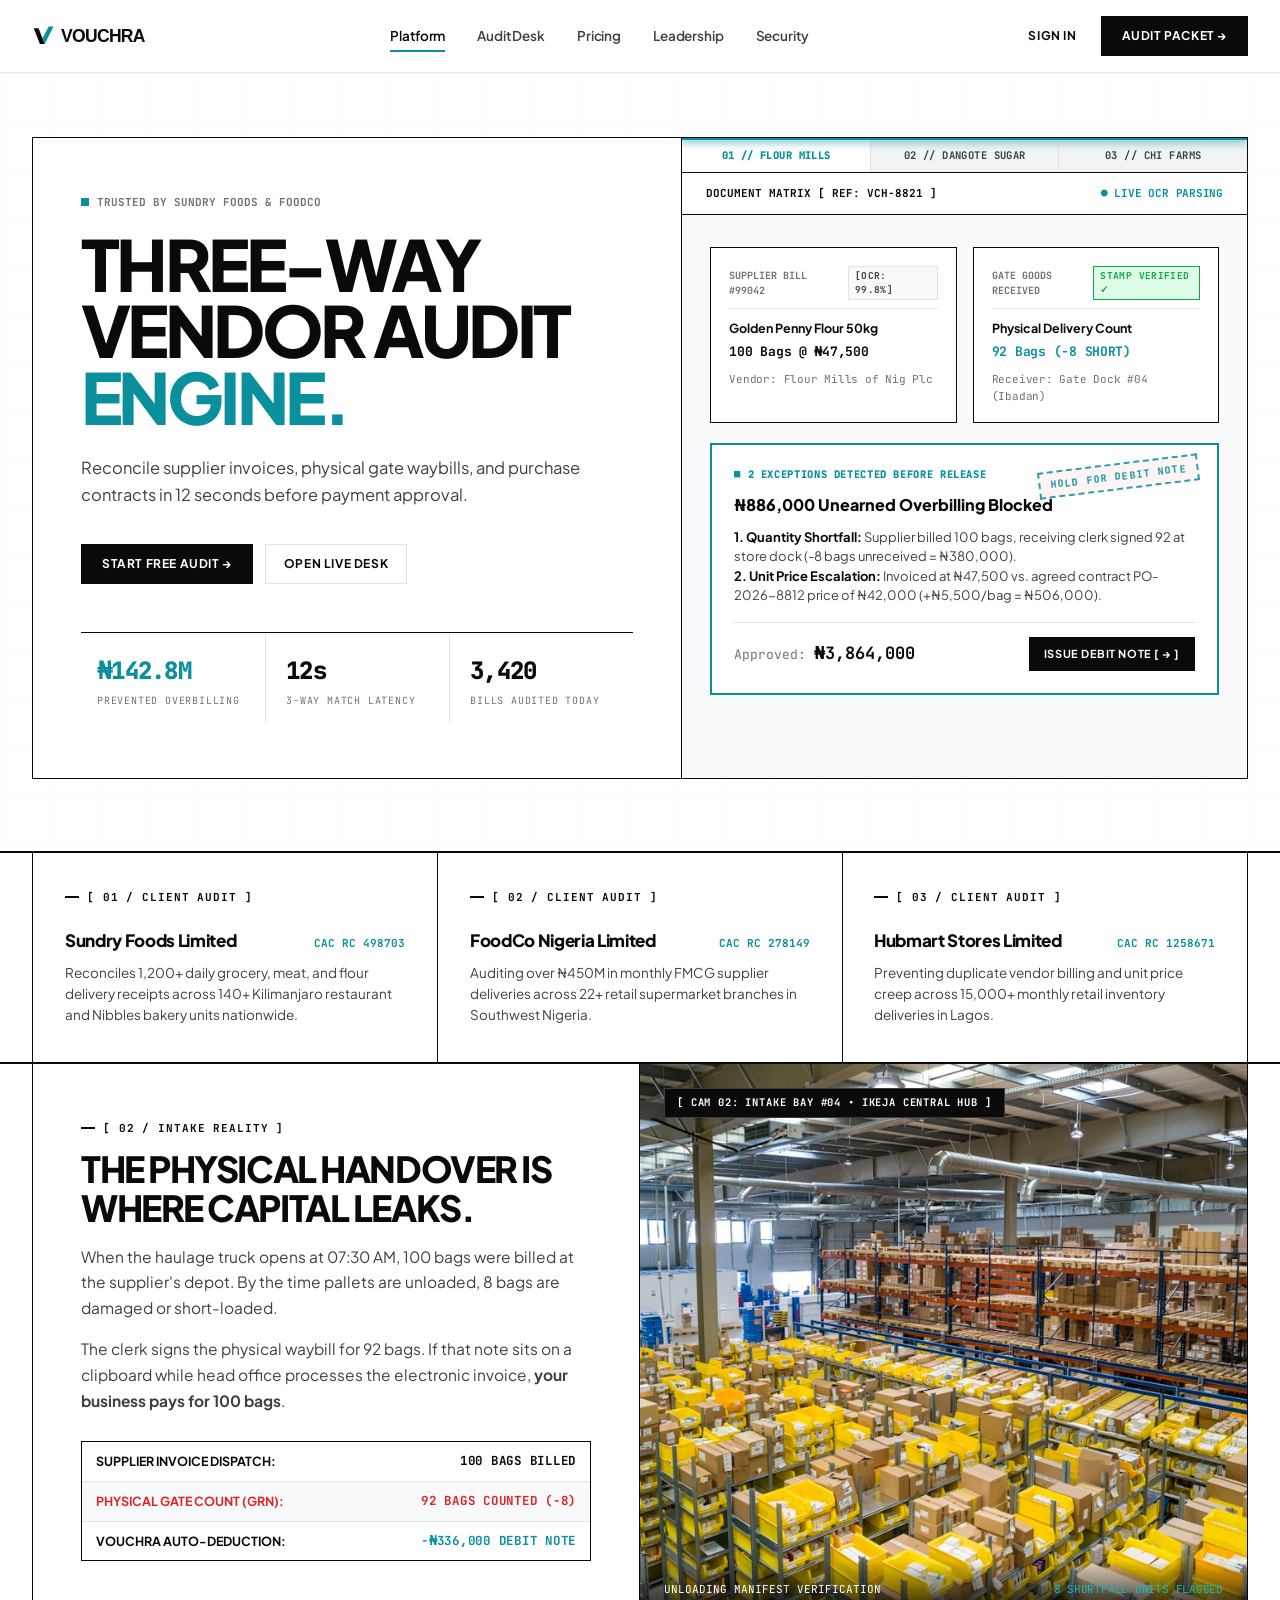
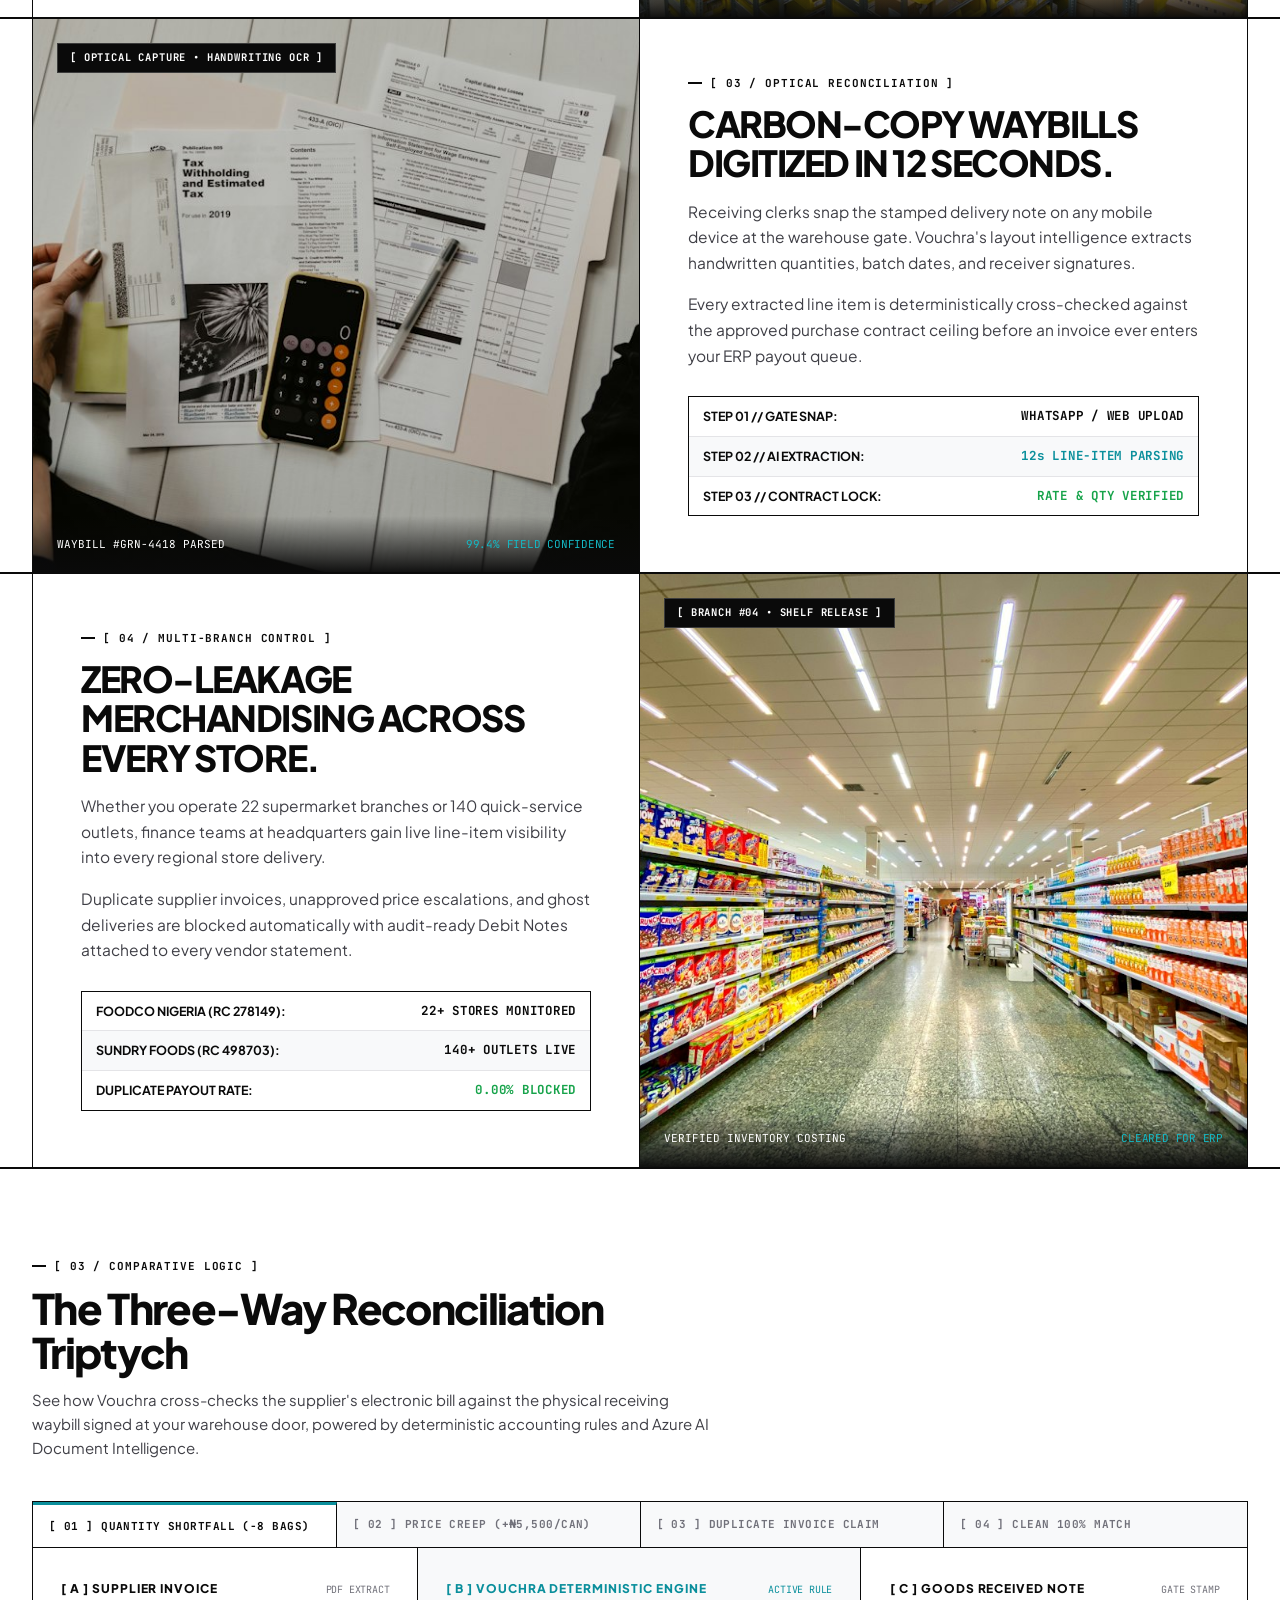
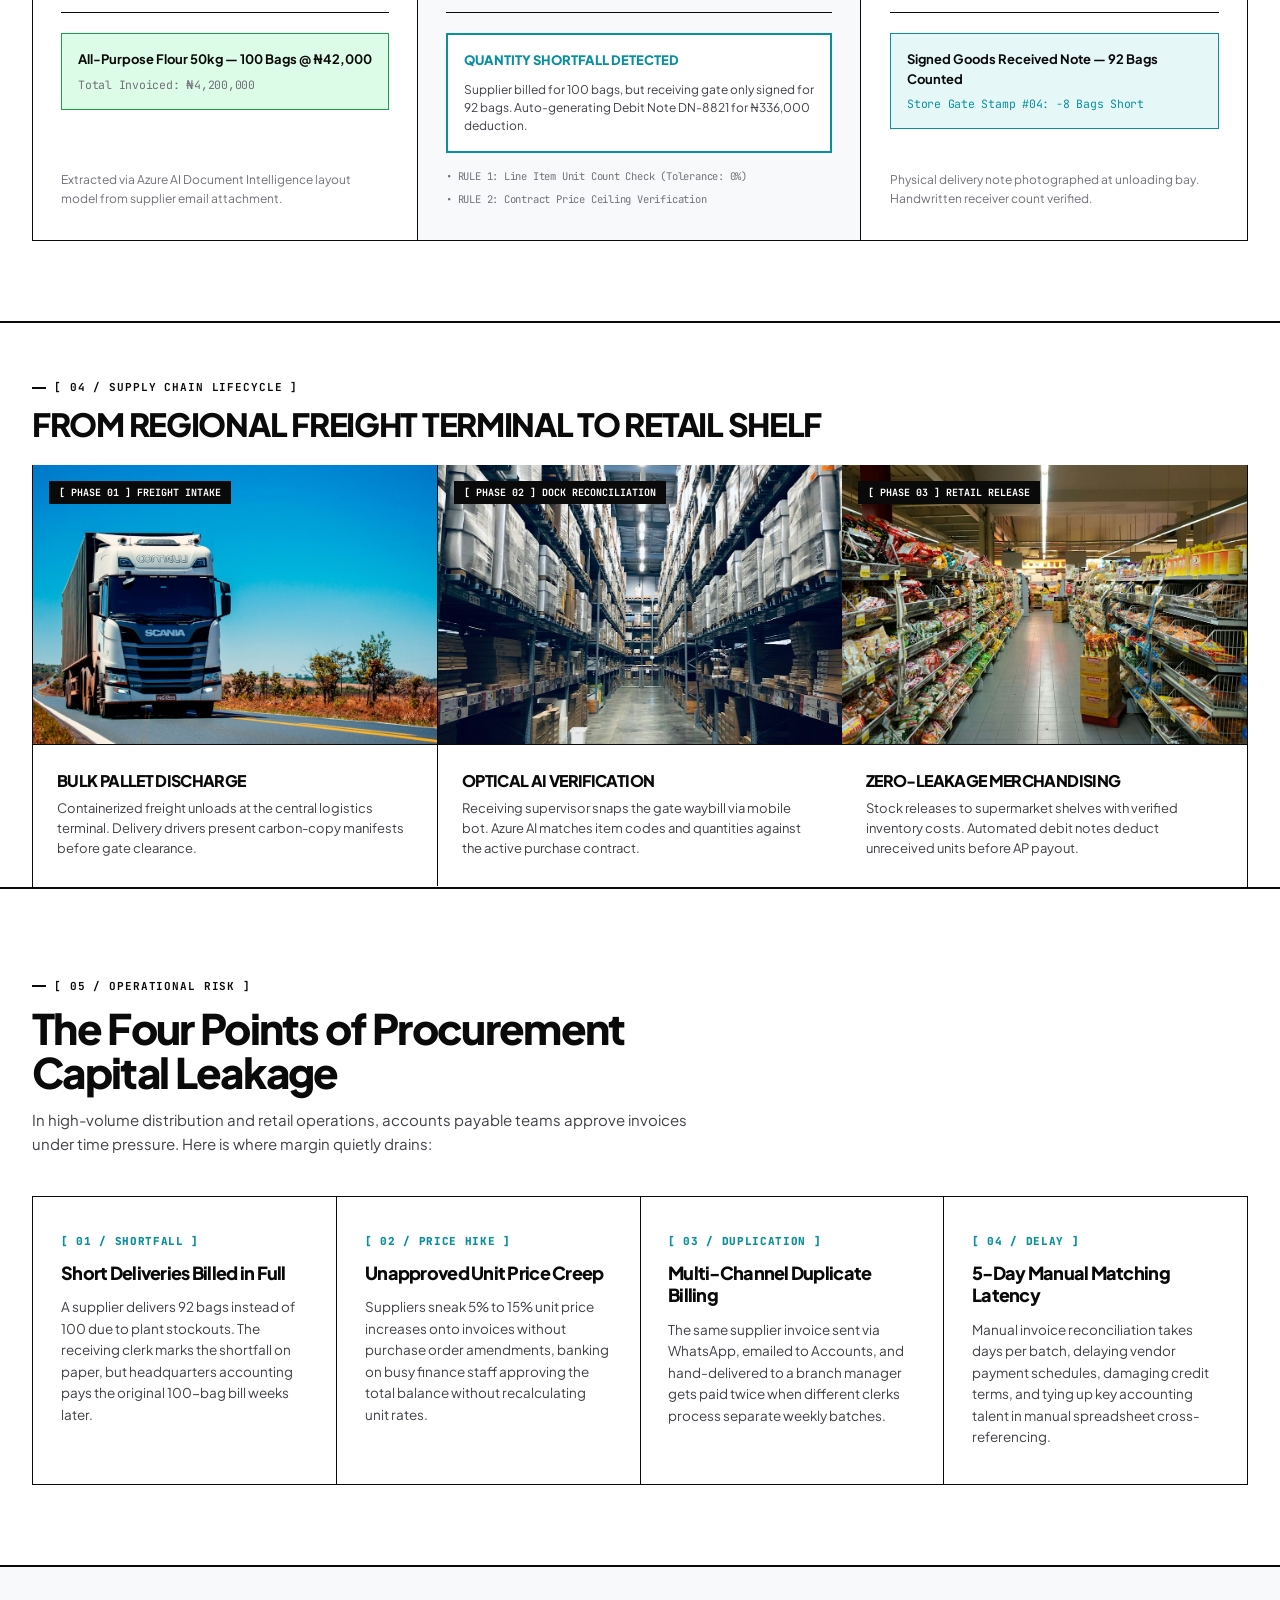
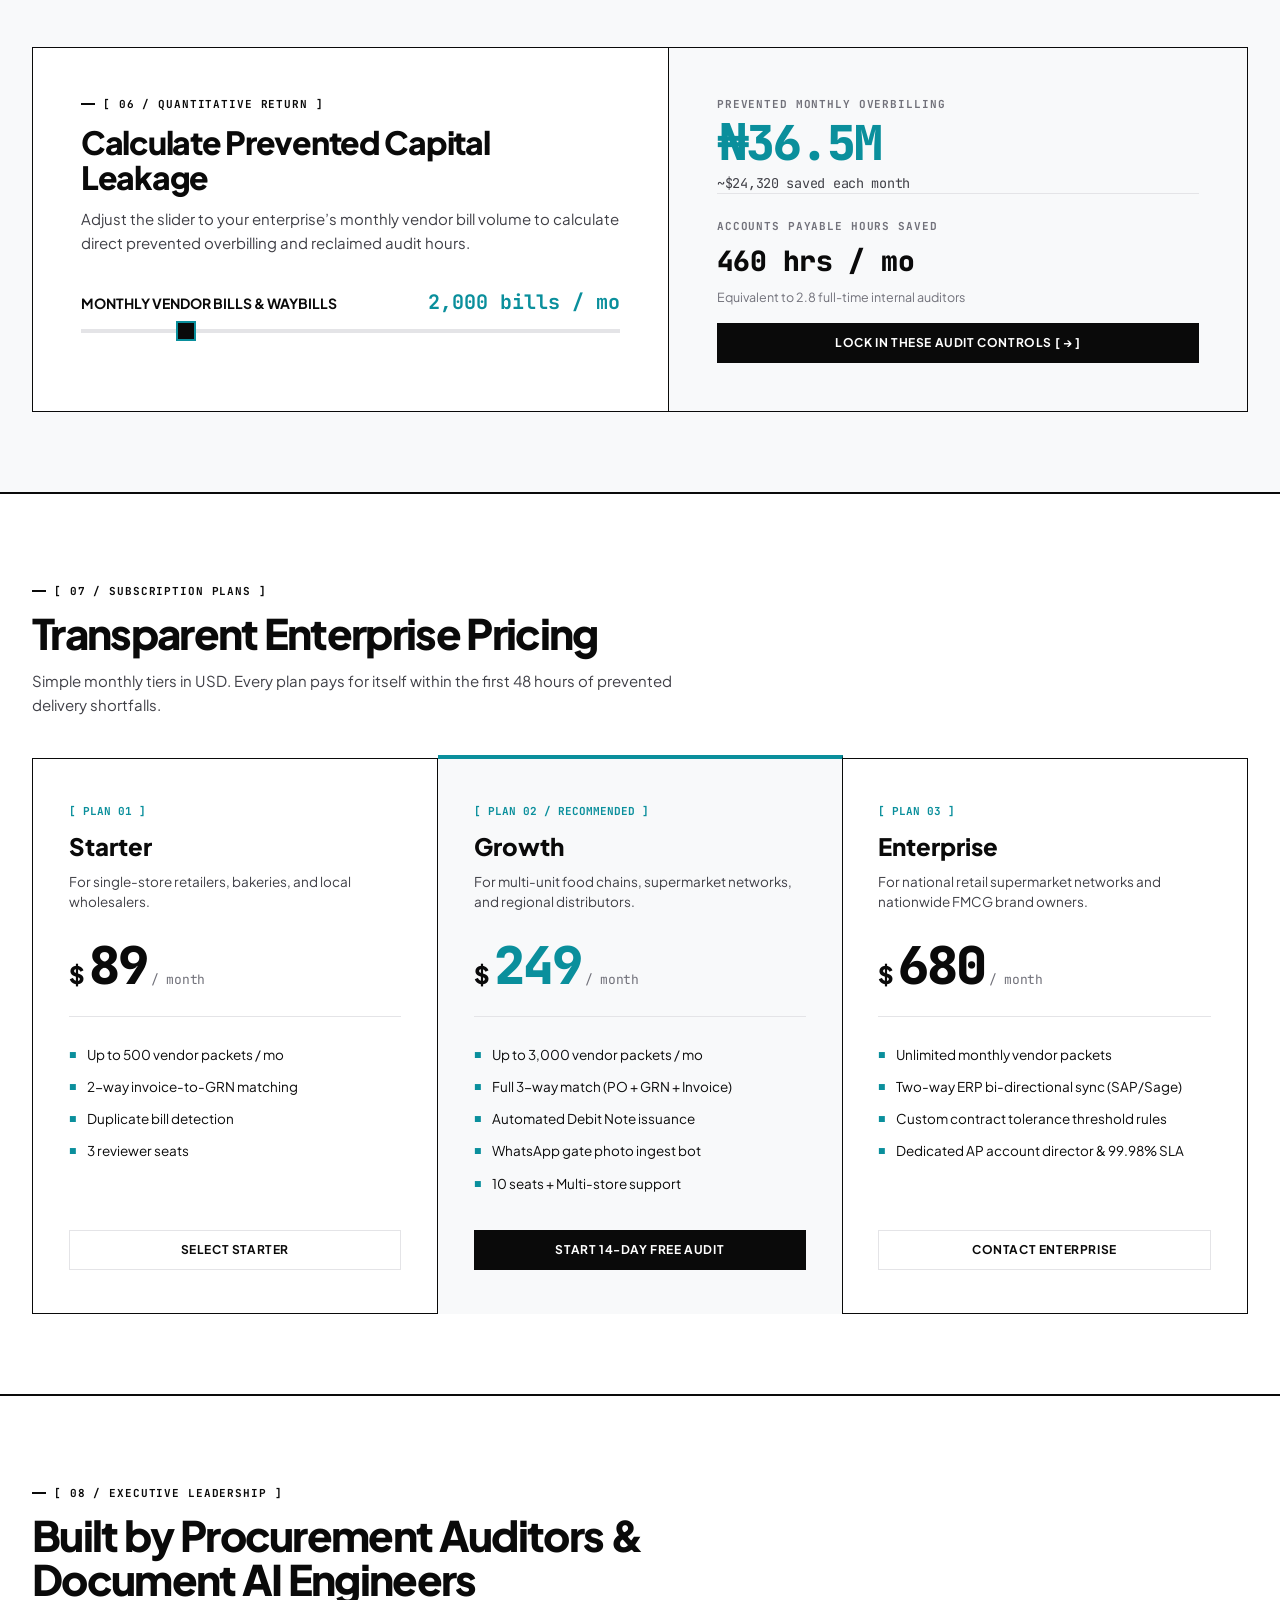
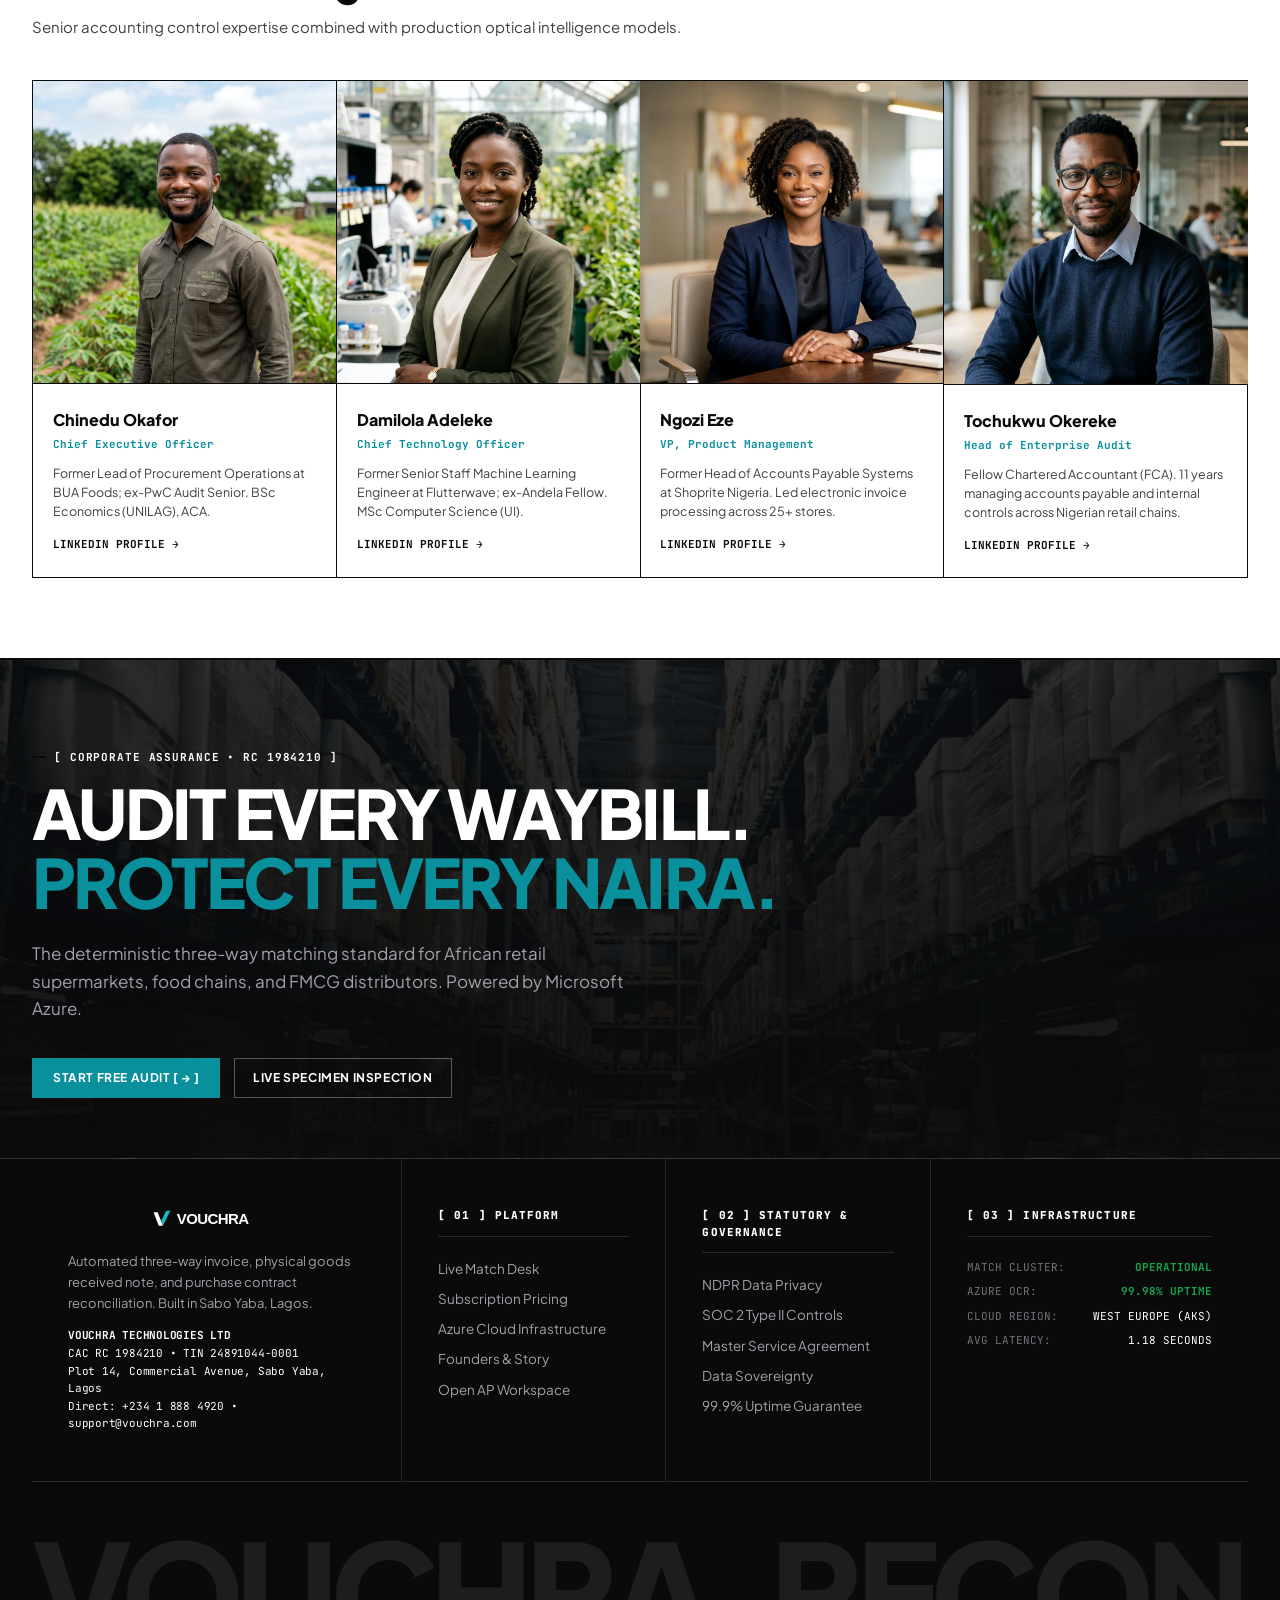
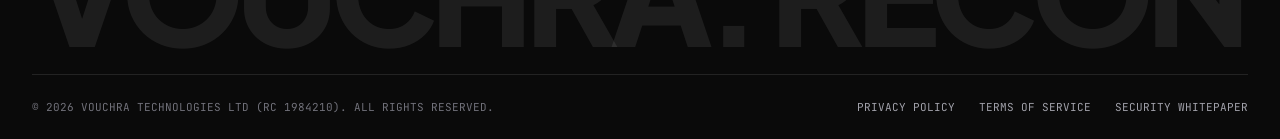
==== index.html @ 505a7d82 "Initial commit: Vouchra 3-way vendor audit engine MVP" ====
<!DOCTYPE html>
<html lang="en">
<head>
  <meta charset="UTF-8">
  <meta name="viewport" content="width=device-width, initial-scale=1.0">
  <title>Vouchra — Three-Way Vendor Bill & Delivery Waybill Reconciliation Engine</title>
  <meta name="description" content="A mathematical 3-way invoice, goods received note (GRN), and purchase contract reconciliation platform for African retail, food chains, and FMCG distributors.">
  <link rel="icon" type="image/svg+xml" href="assets/img/logo-mark.svg?v=2">
  <link rel="stylesheet" href="assets/vouchra.css">
</head>
<body>
  <!-- Scroll Progress Hairline -->
  <div class="scroll-progress-line"></div>

  <!-- ==========================================================================
       TOP ARCHITECTURAL SWISS HEADER (CLEAN, AIRY, NON-CRAMPED)
       ========================================================================== -->
  <header class="site-header">
    <div class="header-inner container">
      <div class="brand-cell">
        <a href="index.html">
          <img src="assets/img/logo.svg?v=2" alt="Vouchra" class="brand-logo">
        </a>
      </div>

      <nav class="nav-matrix">
        <a href="index.html" class="nav-item active">Platform</a>
        <a href="dashboard.html?packet=VCH-8821" class="nav-item">Audit Desk</a>
        <a href="pricing.html" class="nav-item">Pricing</a>
        <a href="about.html" class="nav-item">Leadership</a>
        <a href="security.html" class="nav-item">Security</a>
      </nav>

      <div class="header-actions">
        <a href="login.html" class="btn-swiss-secondary" style="border:none; padding: 6px 12px;">Sign In</a>
        <a href="signup.html" class="btn-swiss-primary">
          <span>Audit Packet &rarr;</span>
        </a>
      </div>

      <button class="mobile-hamburger" aria-label="Open Navigation">
        <svg width="24" height="24" viewBox="0 0 24 24" fill="none" stroke="currentColor" stroke-width="2.5"><line x1="3" y1="6" x2="21" y2="6"></line><line x1="3" y1="12" x2="21" y2="12"></line><line x1="3" y1="18" x2="21" y2="18"></line></svg>
      </button>
    </div>
  </header>

  <!-- Mobile Drawer -->
  <div class="drawer-backdrop"></div>
  <aside class="mobile-drawer">
    <div>
      <div class="drawer-top">
        <img src="assets/img/logo.svg?v=2" alt="Vouchra" style="height: 24px;">
        <button class="drawer-close" aria-label="Close Menu" style="background:none; border:none; font-size:26px; cursor:pointer;">&times;</button>
      </div>
      <nav class="drawer-nav">
        <a href="index.html"><span>[ 01 ] PLATFORM OVERVIEW</span> &rarr;</a>
        <a href="dashboard.html?packet=VCH-8821"><span>[ 02 ] LIVE AUDIT DESK</span> &rarr;</a>
        <a href="pricing.html"><span>[ 03 ] SUBSCRIPTION PRICING</span> &rarr;</a>
        <a href="about.html"><span>[ 04 ] FOUNDERS & STORY</span> &rarr;</a>
        <a href="security.html"><span>[ 05 ] SECURITY & AZURE</span> &rarr;</a>
        <a href="legal.html"><span>[ 06 ] GOVERNANCE & NDPR</span> &rarr;</a>
      </nav>
    </div>
    <div style="display: flex; flex-direction: column; gap: 10px;">
      <a href="login.html" class="btn-swiss-secondary" style="width: 100%; text-align: center;">Sign In to Account</a>
      <a href="signup.html" class="btn-swiss-primary" style="width: 100%; text-align: center;">Open AP Workspace [ &rarr; ]</a>
    </div>
  </aside>

  <!-- ==========================================================================
       HERO SECTION: REFINED MÜLLER-BROCKMANN BROADSHEET MATRIX
       ========================================================================== -->
  <section class="hero-section">
    <div class="container">
      <div class="hero-grid">
        <!-- Hero Left Column -->
        <div class="hero-col-left">
          <div class="hero-trust-tag">
            <span style="display:inline-block; width:8px; height:8px; background:var(--swiss-red);"></span>
            <span>TRUSTED BY SUNDRY FOODS &amp; FOODCO</span>
          </div>

          <h1 class="hero-title">
            Three-Way <br>
            Vendor Audit <br>
            <span class="red">Engine.</span>
          </h1>

          <p class="hero-desc">
            Reconcile supplier invoices, physical gate waybills, and purchase contracts in 12 seconds before payment approval.
          </p>

          <div class="hero-actions">
            <a href="signup.html" class="btn-swiss-primary">
              <span>Start Free Audit &rarr;</span>
            </a>
            <a href="dashboard.html?packet=VCH-8821" class="btn-swiss-secondary">
              <span>Open Live Desk</span>
            </a>
          </div>

          <!-- Hero Metrics Triad -->
          <div class="hero-metrics-matrix">
            <div class="metric-cell">
              <span class="metric-num red">₦142.8M</span>
              <span class="metric-label">Prevented Overbilling</span>
            </div>
            <div class="metric-cell">
              <span class="metric-num">12s</span>
              <span class="metric-label">3-Way Match Latency</span>
            </div>
            <div class="metric-cell">
              <span class="metric-num">3,420</span>
              <span class="metric-label">Bills Audited Today</span>
            </div>
          </div>
        </div>

        <!-- Hero Right Column: The Live Scanner Proof Sheet -->
        <div class="hero-col-right">
          <!-- Animated Laser Scan Line -->
          <div class="swiss-laser-sweep"></div>

          <!-- Interactive Case Selector Tabs -->
          <div class="hero-scenario-tabs">
            <button class="hero-tab-pill active" data-hero-scenario="flour">01 // FLOUR MILLS</button>
            <button class="hero-tab-pill" data-hero-scenario="sugar">02 // DANGOTE SUGAR</button>
            <button class="hero-tab-pill" data-hero-scenario="poultry">03 // CHI FARMS</button>
          </div>

          <div class="proof-sheet-topbar">
            <span id="hero-packet-code">DOCUMENT MATRIX [ REF: VCH-8821 ]</span>
            <span class="mono" style="color: var(--swiss-red);">● LIVE OCR PARSING</span>
          </div>

          <div class="proof-sheet-content">
            <!-- 2-Document Comparison Row -->
            <div class="specimen-matrix-row">
              <!-- Invoice -->
              <div class="specimen-cell">
                <div class="specimen-tag">
                  <span id="hero-inv-tag">Supplier Bill #99042</span>
                  <span class="ocr-chip-inline">[OCR: 99.8%]</span>
                </div>
                <div class="specimen-item">
                  <span id="hero-spec-inv-title" class="specimen-item-title">Golden Penny Flour 50kg</span>
                  <span id="hero-spec-inv-val" class="specimen-item-val mono">100 Bags @ ₦47,500</span>
                </div>
                <div id="hero-spec-inv-vendor" class="mono" style="font-size: 11px; color: var(--ink-muted);">
                  Vendor: Flour Mills of Nig Plc
                </div>
              </div>

              <!-- Waybill -->
              <div class="specimen-cell">
                <div class="specimen-tag">
                  <span id="hero-grn-tag">Gate Goods Received</span>
                  <span class="ocr-chip-inline green">STAMP VERIFIED ✓</span>
                </div>
                <div class="specimen-item">
                  <span class="specimen-item-title">Physical Delivery Count</span>
                  <span id="hero-spec-grn-val" class="specimen-item-val mono" style="color: var(--swiss-red);">92 Bags (-8 SHORT)</span>
                </div>
                <div id="hero-spec-grn-receiver" class="mono" style="font-size: 11px; color: var(--ink-muted);">
                  Receiver: Gate Dock #04 (Ibadan)
                </div>
              </div>
            </div>

            <!-- Swiss Vermilion Discrepancy Card -->
            <div class="variance-action-card">
              <!-- Tactile Rubber Stamp -->
              <div class="audit-rubber-stamp">
                <span>HOLD FOR DEBIT NOTE</span>
              </div>

              <div class="variance-badge">
                <span id="hero-spec-badge">■ 2 Exceptions Detected Before Release</span>
              </div>
              <div id="hero-spec-headline" class="variance-headline">
                ₦886,000 Unearned Overbilling Blocked
              </div>
              <div id="hero-spec-breakdown" class="variance-breakdown">
                <strong>1. Quantity Shortfall:</strong> Supplier billed 100 bags, receiving clerk signed 92 at store dock (-8 bags unreceived = ₦380,000).<br>
                <strong>2. Unit Price Escalation:</strong> Invoiced at ₦47,500 vs. agreed contract PO-2026-8812 price of ₦42,000 (+₦5,500/bag = ₦506,000).
              </div>
              <div class="variance-footer">
                <div class="variance-amount">
                  Approved: <strong id="hero-spec-approved" style="color: var(--ink);">₦3,864,000</strong>
                </div>
                <a id="hero-spec-dn-btn" href="dashboard.html?packet=VCH-8821" class="btn-swiss-primary" style="padding: 8px 14px; font-size: 11px;">
                  <span>Issue Debit Note [ &rarr; ]</span>
                </a>
              </div>
            </div>
          </div>
        </div>
      </div>
    </div>
  </section>

  <!-- ==========================================================================
       VERIFIABLE SOCIAL PROOF: EXPOSED 3-COLUMN SWISS GRID
       ========================================================================== -->
  <section class="proof-section">
    <div class="container">
      <div class="proof-grid">
        <!-- Client 1 -->
        <div class="proof-cell">
          <div class="grid-index">[ 01 / CLIENT AUDIT ]</div>
          <div class="proof-corp-header">
            <span class="proof-corp-name">Sundry Foods Limited</span>
            <span class="proof-cac-stamp">CAC RC 498703</span>
          </div>
          <p class="proof-desc">
            Reconciles 1,200+ daily grocery, meat, and flour delivery receipts across 140+ Kilimanjaro restaurant and Nibbles bakery units nationwide.
          </p>
        </div>

        <!-- Client 2 -->
        <div class="proof-cell">
          <div class="grid-index">[ 02 / CLIENT AUDIT ]</div>
          <div class="proof-corp-header">
            <span class="proof-corp-name">FoodCo Nigeria Limited</span>
            <span class="proof-cac-stamp">CAC RC 278149</span>
          </div>
          <p class="proof-desc">
            Auditing over ₦450M in monthly FMCG supplier deliveries across 22+ retail supermarket branches in Southwest Nigeria.
          </p>
        </div>

        <!-- Client 3 -->
        <div class="proof-cell">
          <div class="grid-index">[ 03 / CLIENT AUDIT ]</div>
          <div class="proof-corp-header">
            <span class="proof-corp-name">Hubmart Stores Limited</span>
            <span class="proof-cac-stamp">CAC RC 1258671</span>
          </div>
          <p class="proof-desc">
            Preventing duplicate vendor billing and unit price creep across 15,000+ monthly retail inventory deliveries in Lagos.
          </p>
        </div>
      </div>
    </div>
  </section>

  <!-- ==========================================================================
       SPLIT-IMAGE STORYTELLING 01: TEXT LEFT | IMAGE RIGHT (DOCKSIDE INTAKE)
       ========================================================================== -->
  <section class="split-story-section">
    <div class="container">
      <div class="split-story-grid">
        <!-- Left: Stark Typographic Narrative & Micro-Ledger -->
        <div class="split-story-text-cell">
          <div class="grid-index">[ 02 / INTAKE REALITY ]</div>
          <h2 style="font-size: 36px; line-height: 1.1; margin-bottom: 16px; text-transform: uppercase;">
            The Physical Handover is Where Capital Leaks.
          </h2>
          <p style="font-size: 15.5px; color: var(--ink-secondary); line-height: 1.65; margin-bottom: 16px;">
            When the haulage truck opens at 07:30 AM, 100 bags were billed at the supplier's depot. By the time pallets are unloaded, 8 bags are damaged or short-loaded.
          </p>
          <p style="font-size: 15.5px; color: var(--ink-secondary); line-height: 1.65;">
            The clerk signs the physical waybill for 92 bags. If that note sits on a clipboard while head office processes the electronic invoice, <strong>your business pays for 100 bags</strong>.
          </p>

          <div class="mini-discrepancy-table">
            <div class="mini-row" style="background: #FFFFFF; font-weight: 700;">
              <span>SUPPLIER INVOICE DISPATCH:</span>
              <span class="mono">100 BAGS BILLED</span>
            </div>
            <div class="mini-row" style="color: var(--flag-red); font-weight: 700;">
              <span>PHYSICAL GATE COUNT (GRN):</span>
              <span class="mono">92 BAGS COUNTED (-8)</span>
            </div>
            <div class="mini-row" style="background: #FFFFFF; font-weight: 700;">
              <span>VOUCHRA AUTO-DEDUCTION:</span>
              <span class="mono" style="color: var(--swiss-red);">-₦336,000 DEBIT NOTE</span>
            </div>
          </div>
        </div>

        <!-- Right: Full-Bleed Documentary Photo -->
        <div class="split-story-img-cell">
          <img src="assets/img/dock_new.jpg" alt="Distribution Center Receiving Bay Dock Intake" loading="lazy">
          <div class="split-img-overlay-stamp">
            <span>[ CAM 02: INTAKE BAY #04 &bull; IKEJA CENTRAL HUB ]</span>
          </div>
          <div class="split-img-overlay-bottom">
            <span>UNLOADING MANIFEST VERIFICATION</span>
            <span class="mono" style="color: var(--swiss-red-bright);">8 SHORTFALL UNITS FLAGGED</span>
          </div>
        </div>
      </div>
    </div>
  </section>

  <!-- ==========================================================================
       SPLIT-IMAGE STORYTELLING 02: IMAGE LEFT | TEXT RIGHT (WAYBILL OCR)
       ========================================================================== -->
  <section class="split-story-section">
    <div class="container">
      <div class="split-story-grid">
        <!-- Left: Full-Bleed Documentary Photo -->
        <div class="split-story-img-cell">
          <img src="assets/img/paperwork_real.jpg" alt="Signed Physical Delivery Waybill Inspection" loading="lazy">
          <div class="split-img-overlay-stamp">
            <span>[ OPTICAL CAPTURE &bull; HANDWRITING OCR ]</span>
          </div>
          <div class="split-img-overlay-bottom">
            <span>WAYBILL #GRN-4418 PARSED</span>
            <span class="mono" style="color: var(--swiss-red-bright);">99.4% FIELD CONFIDENCE</span>
          </div>
        </div>

        <!-- Right: Stark Typographic Narrative -->
        <div class="split-story-text-cell">
          <div class="grid-index">[ 03 / OPTICAL RECONCILIATION ]</div>
          <h2 style="font-size: 36px; line-height: 1.1; margin-bottom: 16px; text-transform: uppercase;">
            Carbon-Copy Waybills Digitized in 12 Seconds.
          </h2>
          <p style="font-size: 15.5px; color: var(--ink-secondary); line-height: 1.65; margin-bottom: 16px;">
            Receiving clerks snap the stamped delivery note on any mobile device at the warehouse gate. Vouchra's layout intelligence extracts handwritten quantities, batch dates, and receiver signatures.
          </p>
          <p style="font-size: 15.5px; color: var(--ink-secondary); line-height: 1.65;">
            Every extracted line item is deterministically cross-checked against the approved purchase contract ceiling before an invoice ever enters your ERP payout queue.
          </p>

          <div class="mini-discrepancy-table">
            <div class="mini-row" style="background: #FFFFFF; font-weight: 700;">
              <span>STEP 01 // GATE SNAP:</span>
              <span class="mono">WHATSAPP / WEB UPLOAD</span>
            </div>
            <div class="mini-row" style="font-weight: 700;">
              <span>STEP 02 // AI EXTRACTION:</span>
              <span class="mono" style="color: var(--swiss-red);">12s LINE-ITEM PARSING</span>
            </div>
            <div class="mini-row" style="background: #FFFFFF; font-weight: 700;">
              <span>STEP 03 // CONTRACT LOCK:</span>
              <span class="mono" style="color: var(--swiss-green);">RATE &amp; QTY VERIFIED</span>
            </div>
          </div>
        </div>
      </div>
    </div>
  </section>

  <!-- ==========================================================================
       SPLIT-IMAGE STORYTELLING 03: TEXT LEFT | IMAGE RIGHT (RETAIL RELEASE)
       ========================================================================== -->
  <section class="split-story-section">
    <div class="container">
      <div class="split-story-grid">
        <!-- Left: Stark Typographic Narrative -->
        <div class="split-story-text-cell">
          <div class="grid-index">[ 04 / MULTI-BRANCH CONTROL ]</div>
          <h2 style="font-size: 36px; line-height: 1.1; margin-bottom: 16px; text-transform: uppercase;">
            Zero-Leakage Merchandising Across Every Store.
          </h2>
          <p style="font-size: 15.5px; color: var(--ink-secondary); line-height: 1.65; margin-bottom: 16px;">
            Whether you operate 22 supermarket branches or 140 quick-service outlets, finance teams at headquarters gain live line-item visibility into every regional store delivery.
          </p>
          <p style="font-size: 15.5px; color: var(--ink-secondary); line-height: 1.65;">
            Duplicate supplier invoices, unapproved price escalations, and ghost deliveries are blocked automatically with audit-ready Debit Notes attached to every vendor statement.
          </p>

          <div class="mini-discrepancy-table">
            <div class="mini-row" style="background: #FFFFFF; font-weight: 700;">
              <span>FOODCO NIGERIA (RC 278149):</span>
              <span class="mono">22+ STORES MONITORED</span>
            </div>
            <div class="mini-row" style="font-weight: 700;">
              <span>SUNDRY FOODS (RC 498703):</span>
              <span class="mono">140+ OUTLETS LIVE</span>
            </div>
            <div class="mini-row" style="background: #FFFFFF; font-weight: 700;">
              <span>DUPLICATE PAYOUT RATE:</span>
              <span class="mono" style="color: var(--swiss-green);">0.00% BLOCKED</span>
            </div>
          </div>
        </div>

        <!-- Right: Full-Bleed Documentary Photo -->
        <div class="split-story-img-cell">
          <img src="assets/img/retail_real.jpg" alt="Retail Supermarket Stocked Inventory Aisles" loading="lazy">
          <div class="split-img-overlay-stamp">
            <span>[ BRANCH #04 &bull; SHELF RELEASE ]</span>
          </div>
          <div class="split-img-overlay-bottom">
            <span>VERIFIED INVENTORY COSTING</span>
            <span class="mono" style="color: var(--swiss-red-bright);">CLEARED FOR ERP</span>
          </div>
        </div>
      </div>
    </div>
  </section>

  <!-- ==========================================================================
       THE 3-WAY RECONCILIATION TRIPTYCH (INTERACTIVE COMPARATOR)
       ========================================================================== -->
  <section class="triptych-section">
    <div class="container">
      <div class="section-head">
        <div class="grid-index">[ 03 / COMPARATIVE LOGIC ]</div>
        <h2 class="section-title">The Three-Way Reconciliation Triptych</h2>
        <p>
          See how Vouchra cross-checks the supplier's electronic bill against the physical receiving waybill signed at your warehouse door, powered by deterministic accounting rules and Azure AI Document Intelligence.
        </p>
      </div>

      <!-- Tab Controls -->
      <div class="triptych-tabs-row">
        <button class="triptych-tab-btn active" data-scenario="shortfall">[ 01 ] QUANTITY SHORTFALL (-8 BAGS)</button>
        <button class="triptych-tab-btn" data-scenario="price">[ 02 ] PRICE CREEP (+₦5,500/CAN)</button>
        <button class="triptych-tab-btn" data-scenario="duplicate">[ 03 ] DUPLICATE INVOICE CLAIM</button>
        <button class="triptych-tab-btn" data-scenario="clean">[ 04 ] CLEAN 100% MATCH</button>
      </div>

      <!-- Stage Grid -->
      <div class="triptych-stage-grid">
        <!-- Col 1: Invoice -->
        <div class="triptych-column">
          <div class="triptych-col-head">
            <span class="triptych-col-name">[ A ] SUPPLIER INVOICE</span>
            <span class="mono" style="font-size: 10px; color: var(--ink-muted);">PDF EXTRACT</span>
          </div>
          <div id="triptych-inv-line" class="triptych-card-item cleared">
            <div style="font-size: 13px; font-weight: 700;">All-Purpose Flour 50kg — 100 Bags @ ₦42,000</div>
            <div class="mono" style="font-size: 11.5px; color: var(--ink-muted);">Total Invoiced: ₦4,200,000</div>
          </div>
          <p style="font-size: 12px; color: var(--ink-muted); margin-top: auto;">
            Extracted via Azure AI Document Intelligence layout model from supplier email attachment.
          </p>
        </div>

        <!-- Col 2: Engine -->
        <div class="triptych-column engine-center">
          <div class="triptych-col-head">
            <span class="triptych-col-name" style="color: var(--swiss-red);">[ B ] VOUCHRA DETERMINISTIC ENGINE</span>
            <span class="mono" style="font-size: 10px; color: var(--swiss-red);">ACTIVE RULE</span>
          </div>
          <div id="triptych-engine-result" class="triptych-card-item" style="border: 2px solid var(--swiss-red); background: #FFFFFF;">
            <div style="font-size: 13px; font-weight: 800; color: var(--swiss-red); text-transform: uppercase; margin-bottom: 4px;">
              Quantity Shortfall Detected
            </div>
            <div style="font-size: 12px; color: var(--ink-secondary); line-height: 1.5;">
              Supplier billed for 100 bags, but receiving gate only signed for 92 bags. Auto-generating Debit Note DN-8821 for ₦336,000 deduction.
            </div>
          </div>
          <div style="display: flex; flex-direction: column; gap: 8px; margin-top: auto;">
            <div class="mono" style="font-size: 10.5px; color: var(--ink-muted);">• RULE 1: Line Item Unit Count Check (Tolerance: 0%)</div>
            <div class="mono" style="font-size: 10.5px; color: var(--ink-muted);">• RULE 2: Contract Price Ceiling Verification</div>
          </div>
        </div>

        <!-- Col 3: Waybill -->
        <div class="triptych-column">
          <div class="triptych-col-head">
            <span class="triptych-col-name">[ C ] GOODS RECEIVED NOTE</span>
            <span class="mono" style="font-size: 10px; color: var(--ink-muted);">GATE STAMP</span>
          </div>
          <div id="triptych-grn-line" class="triptych-card-item flagged">
            <div style="font-size: 13px; font-weight: 700;">Signed Goods Received Note — 92 Bags Counted</div>
            <div class="mono" style="font-size: 11.5px; color: var(--swiss-red);">Store Gate Stamp #04: -8 Bags Short</div>
          </div>
          <p style="font-size: 12px; color: var(--ink-muted); margin-top: auto;">
            Physical delivery note photographed at unloading bay. Handwritten receiver count verified.
          </p>
        </div>
      </div>
    </div>
  </section>

  <!-- ==========================================================================
       TRIPLE-PHOTO PROCESS SPREAD (AUTHENTIC FRESH PHOTOS, NEVER IN CLEARPORT)
       ========================================================================== -->
  <section class="triple-photo-section">
    <div class="container">
      <div style="padding: 48px 0 24px;">
        <div class="grid-index">[ 04 / SUPPLY CHAIN LIFECYCLE ]</div>
        <h2 style="font-size: 32px; text-transform: uppercase;">From Regional Freight Terminal to Retail Shelf</h2>
      </div>

      <div class="triple-photo-grid">
        <!-- Phase 1: Real Freight Delivery Dock -->
        <div class="photo-phase-card">
          <div class="phase-img-wrap">
            <img src="assets/img/truck_delivery.jpg" alt="Distribution Center Freight Truck Intake Loading Bay" loading="lazy">
            <span class="phase-badge">[ PHASE 01 ] FREIGHT INTAKE</span>
          </div>
          <div class="phase-text-box">
            <h3 class="phase-title">Bulk Pallet Discharge</h3>
            <p class="phase-desc">
              Containerized freight unloads at the central logistics terminal. Delivery drivers present carbon-copy manifests before gate clearance.
            </p>
          </div>
        </div>

        <!-- Phase 2: Real Warehouse with Forklift -->
        <div class="photo-phase-card">
          <div class="phase-img-wrap">
            <img src="assets/img/warehouse_real.jpg" alt="Active Warehouse Pallet Staging and Forklift" loading="lazy">
            <span class="phase-badge">[ PHASE 02 ] DOCK RECONCILIATION</span>
          </div>
          <div class="phase-text-box">
            <h3 class="phase-title">Optical AI Verification</h3>
            <p class="phase-desc">
              Receiving supervisor snaps the gate waybill via mobile bot. Azure AI matches item codes and quantities against the active purchase contract.
            </p>
          </div>
        </div>

        <!-- Phase 3: Real Supermarket Grocery Aisles -->
        <div class="photo-phase-card">
          <div class="phase-img-wrap">
            <img src="assets/img/supermarket_real.jpg" alt="Supermarket Store Grocery Aisles" loading="lazy">
            <span class="phase-badge">[ PHASE 03 ] RETAIL RELEASE</span>
          </div>
          <div class="phase-text-box">
            <h3 class="phase-title">Zero-Leakage Merchandising</h3>
            <p class="phase-desc">
              Stock releases to supermarket shelves with verified inventory costs. Automated debit notes deduct unreceived units before AP payout.
            </p>
          </div>
        </div>
      </div>
    </div>
  </section>

  <!-- ==========================================================================
       THE 4 OPERATIONAL LEAKAGES SOLVED (THE PROBLEM)
       ========================================================================== -->
  <section class="leakage-section">
    <div class="container">
      <div class="section-head">
        <div class="grid-index">[ 05 / OPERATIONAL RISK ]</div>
        <h2 class="section-title">The Four Points of Procurement Capital Leakage</h2>
        <p>In high-volume distribution and retail operations, accounts payable teams approve invoices under time pressure. Here is where margin quietly drains:</p>
      </div>

      <div class="leakage-grid">
        <div class="leakage-module">
          <span class="leakage-coord">[ 01 / SHORTFALL ]</span>
          <h3 class="leakage-title">Short Deliveries Billed in Full</h3>
          <p class="leakage-text">
            A supplier delivers 92 bags instead of 100 due to plant stockouts. The receiving clerk marks the shortfall on paper, but headquarters accounting pays the original 100-bag bill weeks later.
          </p>
        </div>

        <div class="leakage-module">
          <span class="leakage-coord">[ 02 / PRICE HIKE ]</span>
          <h3 class="leakage-title">Unapproved Unit Price Creep</h3>
          <p class="leakage-text">
            Suppliers sneak 5% to 15% unit price increases onto invoices without purchase order amendments, banking on busy finance staff approving the total balance without recalculating unit rates.
          </p>
        </div>

        <div class="leakage-module">
          <span class="leakage-coord">[ 03 / DUPLICATION ]</span>
          <h3 class="leakage-title">Multi-Channel Duplicate Billing</h3>
          <p class="leakage-text">
            The same supplier invoice sent via WhatsApp, emailed to Accounts, and hand-delivered to a branch manager gets paid twice when different clerks process separate weekly batches.
          </p>
        </div>

        <div class="leakage-module">
          <span class="leakage-coord">[ 04 / DELAY ]</span>
          <h3 class="leakage-title">5-Day Manual Matching Latency</h3>
          <p class="leakage-text">
            Manual invoice reconciliation takes days per batch, delaying vendor payment schedules, damaging credit terms, and tying up key accounting talent in manual spreadsheet cross-referencing.
          </p>
        </div>
      </div>
    </div>
  </section>

  <!-- ==========================================================================
       MATHEMATICAL ROI CALCULATOR
       ========================================================================== -->
  <section class="calc-section">
    <div class="container">
      <div class="calc-box">
        <div class="calc-left">
          <div class="grid-index">[ 06 / QUANTITATIVE RETURN ]</div>
          <h2 style="font-size: 32px; line-height: 1.1; margin-bottom: 12px;">Calculate Prevented Capital Leakage</h2>
          <p>
            Adjust the slider to your enterprise’s monthly vendor bill volume to calculate direct prevented overbilling and reclaimed audit hours.
          </p>

          <div class="calc-slider-wrap">
            <div class="calc-slider-header">
              <span>Monthly Vendor Bills & Waybills</span>
              <strong id="calc-bill-count">2,000 bills / mo</strong>
            </div>
            <input type="range" id="calc-slider" class="swiss-slider" min="200" max="10000" step="100" value="2000">
          </div>
        </div>

        <div class="calc-right">
          <div class="calc-kpi-block">
            <span class="calc-kpi-label">Prevented Monthly Overbilling</span>
            <span id="calc-naira-saved" class="calc-kpi-val">₦36.5M</span>
            <span id="calc-dollar-saved" class="mono" style="font-size: 13.5px; color: var(--ink-secondary);">~$24,320 saved each month</span>
          </div>

          <div class="calc-kpi-block" style="padding-top: 24px; border-top: var(--grid-line);">
            <span class="calc-kpi-label">Accounts Payable Hours Saved</span>
            <span id="calc-hours-saved" class="mono" style="font-size: 28px; font-weight: 800; color: var(--ink);">460 hrs / mo</span>
            <span style="font-size: 12.5px; color: var(--ink-muted);">Equivalent to 2.8 full-time internal auditors</span>
          </div>

          <a href="signup.html" class="btn-swiss-primary" style="margin-top: 16px; justify-content: center;">
            <span>Lock In These Audit Controls [ &rarr; ]</span>
          </a>
        </div>
      </div>
    </div>
  </section>

  <!-- ==========================================================================
       TRANSPARENT PRICING GRID (3 COLUMNS)
       ========================================================================== -->
  <section class="pricing-section">
    <div class="container">
      <div class="section-head">
        <div class="grid-index">[ 07 / SUBSCRIPTION PLANS ]</div>
        <h2 class="section-title">Transparent Enterprise Pricing</h2>
        <p>Simple monthly tiers in USD. Every plan pays for itself within the first 48 hours of prevented delivery shortfalls.</p>
      </div>

      <div class="pricing-matrix">
        <!-- Starter Tier -->
        <div class="pricing-cell">
          <div class="tier-code">[ PLAN 01 ]</div>
          <div class="tier-name">Starter</div>
          <div class="tier-desc">For single-store retailers, bakeries, and local wholesalers.</div>
          <div class="tier-price-row">
            <span class="tier-currency">$</span>
            <span class="tier-amount">89</span>
            <span class="mono" style="font-size: 13px; color: var(--ink-muted);">/ month</span>
          </div>
          <div class="tier-features-list">
            <div class="tier-feature-item">Up to 500 vendor packets / mo</div>
            <div class="tier-feature-item">2-way invoice-to-GRN matching</div>
            <div class="tier-feature-item">Duplicate bill detection</div>
            <div class="tier-feature-item">3 reviewer seats</div>
          </div>
          <a href="signup.html?plan=starter" class="btn-swiss-secondary" style="width: 100%; text-align: center;">Select Starter</a>
        </div>

        <!-- Growth Tier (Featured) -->
        <div class="pricing-cell featured">
          <div class="tier-code" style="color: var(--swiss-red);">[ PLAN 02 / RECOMMENDED ]</div>
          <div class="tier-name">Growth</div>
          <div class="tier-desc">For multi-unit food chains, supermarket networks, and regional distributors.</div>
          <div class="tier-price-row">
            <span class="tier-currency">$</span>
            <span class="tier-amount" style="color: var(--swiss-red);">249</span>
            <span class="mono" style="font-size: 13px; color: var(--ink-muted);">/ month</span>
          </div>
          <div class="tier-features-list">
            <div class="tier-feature-item">Up to 3,000 vendor packets / mo</div>
            <div class="tier-feature-item">Full 3-way match (PO + GRN + Invoice)</div>
            <div class="tier-feature-item">Automated Debit Note issuance</div>
            <div class="tier-feature-item">WhatsApp gate photo ingest bot</div>
            <div class="tier-feature-item">10 seats + Multi-store support</div>
          </div>
          <a href="signup.html?plan=growth" class="btn-swiss-primary" style="width: 100%; text-align: center;">Start 14-Day Free Audit</a>
        </div>

        <!-- Enterprise Tier -->
        <div class="pricing-cell">
          <div class="tier-code">[ PLAN 03 ]</div>
          <div class="tier-name">Enterprise</div>
          <div class="tier-desc">For national retail supermarket networks and nationwide FMCG brand owners.</div>
          <div class="tier-price-row">
            <span class="tier-currency">$</span>
            <span class="tier-amount">680</span>
            <span class="mono" style="font-size: 13px; color: var(--ink-muted);">/ month</span>
          </div>
          <div class="tier-features-list">
            <div class="tier-feature-item">Unlimited monthly vendor packets</div>
            <div class="tier-feature-item">Two-way ERP bi-directional sync (SAP/Sage)</div>
            <div class="tier-feature-item">Custom contract tolerance threshold rules</div>
            <div class="tier-feature-item">Dedicated AP account director & 99.98% SLA</div>
          </div>
          <a href="signup.html?plan=enterprise" class="btn-swiss-secondary" style="width: 100%; text-align: center;">Contact Enterprise</a>
        </div>
      </div>
    </div>
  </section>

  <!-- ==========================================================================
       LEADERSHIP TEAM (4-COLUMN COORDINATE GRID)
       ========================================================================== -->
  <section class="team-section">
    <div class="container">
      <div class="section-head">
        <div class="grid-index">[ 08 / EXECUTIVE LEADERSHIP ]</div>
        <h2 class="section-title">Built by Procurement Auditors & Document AI Engineers</h2>
        <p>Senior accounting control expertise combined with production optical intelligence models.</p>
      </div>

      <div class="team-grid">
        <!-- CEO -->
        <div class="team-cell">
          <div class="team-img-wrap">
            <img src="assets/img/ceo-chinedu.jpg" alt="Chinedu Okafor, CEO">
          </div>
          <div class="team-info">
            <span class="team-name">Chinedu Okafor</span>
            <span class="team-role">Chief Executive Officer</span>
            <p class="team-bio">
              Former Lead of Procurement Operations at BUA Foods; ex-PwC Audit Senior. BSc Economics (UNILAG), ACA.
            </p>
            <a href="https://www.linkedin.com" target="_blank" rel="noopener noreferrer" class="team-link">
              <span>LinkedIn Profile</span> &rarr;
            </a>
          </div>
        </div>

        <!-- CTO -->
        <div class="team-cell">
          <div class="team-img-wrap">
            <img src="assets/img/cto-damilola.jpg" alt="Damilola Adeleke, CTO">
          </div>
          <div class="team-info">
            <span class="team-name">Damilola Adeleke</span>
            <span class="team-role">Chief Technology Officer</span>
            <p class="team-bio">
              Former Senior Staff Machine Learning Engineer at Flutterwave; ex-Andela Fellow. MSc Computer Science (UI).
            </p>
            <a href="https://www.linkedin.com" target="_blank" rel="noopener noreferrer" class="team-link">
              <span>LinkedIn Profile</span> &rarr;
            </a>
          </div>
        </div>

        <!-- VP Product -->
        <div class="team-cell">
          <div class="team-img-wrap">
            <img src="assets/img/vp-ngozi.jpg" alt="Ngozi Eze, VP Product">
          </div>
          <div class="team-info">
            <span class="team-name">Ngozi Eze</span>
            <span class="team-role">VP, Product Management</span>
            <p class="team-bio">
              Former Head of Accounts Payable Systems at Shoprite Nigeria. Led electronic invoice processing across 25+ stores.
            </p>
            <a href="https://www.linkedin.com" target="_blank" rel="noopener noreferrer" class="team-link">
              <span>LinkedIn Profile</span> &rarr;
            </a>
          </div>
        </div>

        <!-- Head of Audit -->
        <div class="team-cell">
          <div class="team-img-wrap">
            <img src="assets/img/head-audit.jpg" alt="Tochukwu Okereke, Head of Audit">
          </div>
          <div class="team-info">
            <span class="team-name">Tochukwu Okereke</span>
            <span class="team-role">Head of Enterprise Audit</span>
            <p class="team-bio">
              Fellow Chartered Accountant (FCA). 11 years managing accounts payable and internal controls across Nigerian retail chains.
            </p>
            <a href="https://www.linkedin.com" target="_blank" rel="noopener noreferrer" class="team-link">
              <span>LinkedIn Profile</span> &rarr;
            </a>
          </div>
        </div>
      </div>
    </div>
  </section>

  <!-- ==========================================================================
       THE DRAMATIC FOOTER (MONUMENTAL ARCHITECTURAL FINISH)
       ========================================================================== -->
  <footer class="dramatic-footer">
    <div class="footer-hero-banner">
      <div class="container">
        <div class="grid-index" style="color: #FFFFFF;">
          <span style="color: #FFFFFF;">[ CORPORATE ASSURANCE &bull; RC 1984210 ]</span>
        </div>
        <h2 class="footer-hero-statement">
          Audit Every Waybill. <br>
          <span class="red">Protect Every Naira.</span>
        </h2>
        <p class="footer-hero-sub">
          The deterministic three-way matching standard for African retail supermarkets, food chains, and FMCG distributors. Powered by Microsoft Azure.
        </p>
        <div style="display: flex; gap: 14px; flex-wrap: wrap;">
          <a href="signup.html" class="btn-swiss-primary" style="background: var(--swiss-red); border-color: var(--swiss-red);">
            <span>Start Free Audit [ &rarr; ]</span>
          </a>
          <a href="dashboard.html?packet=VCH-8821" class="btn-swiss-secondary" style="border-color: rgba(255, 255, 255, 0.3); color: #FFFFFF;">
            <span>Live Specimen Inspection</span>
          </a>
        </div>
      </div>
    </div>

    <div class="container">
      <div class="footer-matrix-dark">
        <div class="footer-dark-cell">
          <img src="assets/img/logo-white.svg?v=2" alt="Vouchra" style="height: 24px; margin-bottom: 6px;">
          <p style="font-size: 13px; color: #A1A1AA; line-height: 1.6;">
            Automated three-way invoice, physical goods received note, and purchase contract reconciliation. Built in Sabo Yaba, Lagos.
          </p>
          <div class="mono" style="font-size: 11px; color: #FFFFFF; line-height: 1.6;">
            <strong>VOUCHRA TECHNOLOGIES LTD</strong><br>
            CAC RC 1984210 &bull; TIN 24891044-0001<br>
            Plot 14, Commercial Avenue, Sabo Yaba, Lagos<br>
            Direct: +234 1 888 4920 &bull; support@vouchra.com
          </div>
        </div>

        <div class="footer-dark-cell">
          <div class="footer-dark-title">[ 01 ] PLATFORM</div>
          <div class="footer-dark-nav">
            <a href="dashboard.html?packet=VCH-8821">Live Match Desk</a>
            <a href="pricing.html">Subscription Pricing</a>
            <a href="security.html">Azure Cloud Infrastructure</a>
            <a href="about.html">Founders & Story</a>
            <a href="signup.html">Open AP Workspace</a>
          </div>
        </div>

        <div class="footer-dark-cell">
          <div class="footer-dark-title">[ 02 ] STATUTORY & GOVERNANCE</div>
          <div class="footer-dark-nav">
            <a href="legal.html#privacy">NDPR Data Privacy</a>
            <a href="security.html#soc2">SOC 2 Type II Controls</a>
            <a href="legal.html#terms">Master Service Agreement</a>
            <a href="legal.html#privacy">Data Sovereignty</a>
            <a href="legal.html#sla">99.9% Uptime Guarantee</a>
          </div>
        </div>

        <div class="footer-dark-cell">
          <div class="footer-dark-title">[ 03 ] INFRASTRUCTURE</div>
          <div style="display: flex; flex-direction: column; gap: 8px; font-family: var(--font-mono); font-size: 11px;">
            <div style="display: flex; justify-content: space-between;">
              <span style="color: #71717A;">MATCH CLUSTER:</span>
              <span style="color: var(--swiss-green); font-weight: 700;">OPERATIONAL</span>
            </div>
            <div style="display: flex; justify-content: space-between;">
              <span style="color: #71717A;">AZURE OCR:</span>
              <span style="color: var(--swiss-green); font-weight: 700;">99.98% UPTIME</span>
            </div>
            <div style="display: flex; justify-content: space-between;">
              <span style="color: #71717A;">CLOUD REGION:</span>
              <span style="color: #FFFFFF;">WEST EUROPE (AKS)</span>
            </div>
            <div style="display: flex; justify-content: space-between;">
              <span style="color: #71717A;">AVG LATENCY:</span>
              <span style="color: #FFFFFF;">1.18 SECONDS</span>
            </div>
          </div>
        </div>
      </div>

      <div class="footer-giant-wordmark-bar">
        <div class="footer-giant-wordmark">
          VOUCHRA. RECONCILIATION.
        </div>
      </div>

      <div class="footer-dark-bottom">
        <div>&copy; 2026 VOUCHRA TECHNOLOGIES LTD (RC 1984210). ALL RIGHTS RESERVED.</div>
        <div style="display: flex; gap: 24px;">
          <a href="legal.html#privacy" style="color: #A1A1AA;">Privacy Policy</a>
          <a href="legal.html#terms" style="color: #A1A1AA;">Terms of Service</a>
          <a href="security.html" style="color: #A1A1AA;">Security Whitepaper</a>
        </div>
      </div>
    </div>
  </footer>

  <script src="assets/motion.js"></script>
</body>
</html>
---- assets/vouchra.css ----
/* ==========================================================================
   VOUCHRA — SWISS INTERNATIONAL TYPOGRAPHIC STYLE (NEUE GRAFIK)
   Inspired by Josef Müller-Brockmann & the Zurich/Basel Design Tradition:
   Stark white architectural canvas, rigid exposed 1px grid coordinates,
   uncompromising left-aligned Neo-Grotesque typography, sharp 90-degree
   geometry, split-image documentary storytelling, and a dramatic footer.
   ========================================================================== */

@import url('https://fonts.googleapis.com/css2?family=Plus+Jakarta+Sans:wght@400;500;600;700;800;900&family=JetBrains+Mono:wght@400;500;600;700&display=swap');

:root {
  /* Architectural Swiss Palette */
  --canvas: #FFFFFF;
  --canvas-subtle: #F8F9FA;
  --canvas-muted: #F1F3F5;
  --canvas-dark: #0A0A0A;

  /* Ink & Typography */
  --ink: #0A0A0A;
  --ink-secondary: #3F3F46;
  --ink-muted: #71717A;
  --ink-border: #E4E4E7;
  --ink-border-dark: #0A0A0A;
  --ink-white: #FFFFFF;

  /* Swiss Structural Accents (Signature Cyan-Blue Primary) */
  --swiss-red: #0A8F9C;
  --swiss-red-bright: #14B8C4;
  --swiss-red-subtle: #E6F7F8;
  --flag-red: #DC2626;
  --swiss-green: #16A34A;
  --swiss-green-subtle: #DCFCE7;

  /* Grid Rules */
  --grid-line: 1px solid #E4E4E7;
  --grid-line-dark: 1px solid #0A0A0A;
  --grid-line-bold: 2px solid #0A0A0A;

  /* Typography */
  --font-grotesk: 'Plus Jakarta Sans', -apple-system, BlinkMacSystemFont, 'Segoe UI', Helvetica, Arial, sans-serif;
  --font-mono: 'JetBrains Mono', 'Space Mono', monospace;

  /* Layout */
  --max-width: 1320px;
}

/* Base Reset */
*, *::before, *::after {
  box-sizing: border-box;
  margin: 0;
  padding: 0;
}

html {
  font-family: var(--font-grotesk);
  background-color: var(--canvas);
  color: var(--ink);
  font-size: 16px;
  line-height: 1.5;
  scroll-behavior: smooth;
  -webkit-font-smoothing: antialiased;
  -moz-osx-font-smoothing: grayscale;
}

body {
  background-color: var(--canvas);
  color: var(--ink);
  overflow-x: hidden;
  position: relative;
}

/* Scroll Progress Hairline */
.scroll-progress-line {
  position: fixed;
  top: 0;
  left: 0;
  height: 2px;
  background-color: var(--swiss-red);
  width: 0%;
  z-index: 1100;
  transition: width 0.05s linear;
}

/* Typography Hierarchy */
h1, h2, h3, h4, h5, h6 {
  font-family: var(--font-grotesk);
  font-weight: 800;
  color: var(--ink);
  letter-spacing: -0.04em;
  line-height: 1.05;
  text-align: left;
}

p {
  color: var(--ink-secondary);
  font-size: 15px;
  line-height: 1.6;
  text-align: left;
}

a {
  color: inherit;
  text-decoration: none;
  transition: color 0.15s ease, background-color 0.15s ease, border-color 0.15s ease;
}

.mono {
  font-family: var(--font-mono);
  font-variant-numeric: tabular-nums;
  letter-spacing: -0.02em;
}

/* Swiss Coordinate Kickers */
.grid-index {
  display: inline-flex;
  align-items: center;
  gap: 8px;
  font-family: var(--font-mono);
  font-size: 11px;
  font-weight: 700;
  text-transform: uppercase;
  letter-spacing: 0.08em;
  color: var(--ink);
  margin-bottom: 12px;
}

.grid-index span.red {
  color: var(--swiss-red);
}

.grid-index::before {
  content: '';
  display: inline-block;
  width: 14px;
  height: 2px;
  background-color: var(--ink);
}

/* Container */
.container {
  width: 100%;
  max-width: var(--max-width);
  margin: 0 auto;
  padding: 0 32px;
}

/* ==========================================================================
   CLEAN EDITORIAL SWISS HEADER (SPACIOUS, NO CRAMPED CELL BORDERS)
   ========================================================================== */
.site-header {
  position: sticky;
  top: 0;
  left: 0;
  right: 0;
  z-index: 1000;
  background: rgba(255, 255, 255, 0.98);
  backdrop-filter: blur(12px);
  -webkit-backdrop-filter: blur(12px);
  border-bottom: 1px solid var(--ink-border);
}

.header-inner {
  display: flex;
  align-items: center;
  justify-content: space-between;
  height: 72px;
}

.brand-cell {
  display: flex;
  align-items: center;
  gap: 16px;
}

.brand-logo {
  height: 28px;
  display: block;
}

.engine-status-tag {
  display: inline-flex;
  align-items: center;
  gap: 6px;
  font-family: var(--font-mono);
  font-size: 10px;
  font-weight: 700;
  letter-spacing: 0.06em;
  color: var(--ink);
  background: var(--canvas-subtle);
  border: 1px solid var(--ink-border);
  padding: 4px 10px;
}

.engine-dot {
  width: 6px;
  height: 6px;
  background-color: var(--swiss-red);
  animation: pulseDot 2s infinite ease-in-out;
}

@keyframes pulseDot {
  0%, 100% { opacity: 1; transform: scale(1); }
  50% { opacity: 0.3; transform: scale(0.8); }
}

.nav-matrix {
  display: flex;
  align-items: center;
  gap: 32px;
}

.nav-item {
  font-size: 13.5px;
  font-weight: 600;
  letter-spacing: -0.01em;
  color: var(--ink-secondary);
  padding: 6px 0;
  position: relative;
  white-space: nowrap;
  transition: color 0.15s ease;
}

.nav-item:hover, .nav-item.active {
  color: var(--ink);
}

.nav-item.active::after {
  content: '';
  position: absolute;
  bottom: 0;
  left: 0;
  right: 0;
  height: 2px;
  background-color: var(--swiss-red);
}

.header-actions {
  display: flex;
  align-items: center;
  gap: 12px;
  flex-shrink: 0;
}

/* Swiss Rectangular Action Buttons */
.btn-swiss-primary {
  display: inline-flex;
  align-items: center;
  justify-content: center;
  gap: 8px;
  background-color: var(--ink);
  color: var(--ink-white);
  padding: 10px 20px;
  font-size: 12px;
  font-weight: 700;
  text-transform: uppercase;
  letter-spacing: 0.05em;
  border: 1px solid var(--ink);
  border-radius: 0;
  cursor: pointer;
  white-space: nowrap;
  transition: all 0.15s ease;
}

.btn-swiss-primary:hover {
  background-color: var(--swiss-red);
  border-color: var(--swiss-red);
  color: #FFFFFF;
}

.btn-swiss-secondary {
  display: inline-flex;
  align-items: center;
  justify-content: center;
  gap: 8px;
  background-color: transparent;
  color: var(--ink);
  padding: 10px 18px;
  font-size: 12px;
  font-weight: 700;
  text-transform: uppercase;
  letter-spacing: 0.05em;
  border: 1px solid var(--ink-border);
  border-radius: 0;
  cursor: pointer;
  white-space: nowrap;
  transition: all 0.15s ease;
}

.btn-swiss-secondary:hover {
  border-color: var(--ink);
  background-color: var(--canvas-subtle);
}

/* Mobile Toggle & Drawer */
.mobile-hamburger {
  display: none;
  background: none;
  border: none;
  padding: 12px;
  cursor: pointer;
  color: var(--ink);
}

.mobile-drawer {
  position: fixed;
  top: 0;
  right: 0;
  bottom: 0;
  width: 100%;
  max-width: 380px;
  background: #FFFFFF;
  border-left: 2px solid #0A0A0A;
  z-index: 1200;
  transform: translateX(100%);
  transition: transform 0.3s cubic-bezier(0.16, 1, 0.3, 1);
  padding: 32px 24px;
  display: flex;
  flex-direction: column;
  justify-content: space-between;
}

.mobile-drawer.open {
  transform: translateX(0);
}

.drawer-backdrop {
  position: fixed;
  inset: 0;
  background: rgba(10, 10, 10, 0.4);
  backdrop-filter: blur(4px);
  z-index: 1150;
  opacity: 0;
  pointer-events: none;
  transition: opacity 0.25s ease;
}

.drawer-backdrop.open {
  opacity: 1;
  pointer-events: auto;
}

.drawer-top {
  display: flex;
  align-items: center;
  justify-content: space-between;
  padding-bottom: 20px;
  border-bottom: 2px solid #0A0A0A;
}

.drawer-nav {
  display: flex;
  flex-direction: column;
  margin-top: 24px;
}

.drawer-nav a {
  font-size: 16px;
  font-weight: 800;
  color: var(--ink);
  padding: 14px 0;
  border-bottom: 1px solid var(--ink-border);
  display: flex;
  justify-content: space-between;
}

/* ==========================================================================
   HERO SECTION: REFINED MÜLLER-BROCKMANN BROADSHEET MATRIX
   ========================================================================== */
.hero-section {
  padding: 64px 0 72px;
  border-bottom: var(--grid-line-bold);
  position: relative;
  background: 
    linear-gradient(to right, rgba(0, 0, 0, 0.02) 1px, transparent 1px),
    linear-gradient(to bottom, rgba(0, 0, 0, 0.02) 1px, transparent 1px);
  background-size: 48px 48px;
}

.hero-grid {
  display: grid;
  grid-template-columns: 1.15fr 1fr;
  border: var(--grid-line-dark);
  background: #FFFFFF;
}

.hero-col-left {
  padding: 56px 48px;
  border-right: var(--grid-line-dark);
  display: flex;
  flex-direction: column;
}

.hero-trust-tag {
  display: inline-flex;
  align-items: center;
  gap: 8px;
  font-family: var(--font-mono);
  font-size: 11px;
  font-weight: 700;
  color: var(--ink-muted);
  text-transform: uppercase;
  margin-bottom: 20px;
}

.hero-trust-tag strong {
  color: var(--ink);
}

.hero-title {
  font-size: clamp(48px, 5.5vw, 76px);
  font-weight: 900;
  letter-spacing: -0.05em;
  line-height: 0.95;
  color: var(--ink);
  margin-bottom: 24px;
  text-transform: uppercase;
}

.hero-title span.red {
  color: var(--swiss-red);
}

.hero-desc {
  font-size: 16.5px;
  color: var(--ink-secondary);
  line-height: 1.6;
  max-width: 520px;
  margin-bottom: 36px;
}

.hero-actions {
  display: flex;
  gap: 12px;
  margin-bottom: 48px;
  flex-wrap: wrap;
}

.hero-metrics-matrix {
  display: grid;
  grid-template-columns: repeat(3, 1fr);
  border-top: var(--grid-line-dark);
  margin-top: auto;
}

.metric-cell {
  padding: 20px 16px 14px;
  display: flex;
  flex-direction: column;
  gap: 4px;
  transition: background-color 0.15s ease;
}

.metric-cell:hover {
  background-color: var(--canvas-subtle);
}

.metric-cell:not(:first-child) {
  border-left: var(--grid-line);
  padding-left: 20px;
}

.metric-num {
  font-family: var(--font-mono);
  font-size: 24px;
  font-weight: 800;
  color: var(--ink);
  letter-spacing: -0.03em;
}

.metric-num.red {
  color: var(--swiss-red);
}

.metric-label {
  font-family: var(--font-mono);
  font-size: 10px;
  text-transform: uppercase;
  letter-spacing: 0.08em;
  color: var(--ink-muted);
}

/* ==========================================================================
   HERO RIGHT: LIVE SCANNER PROOF SHEET
   ========================================================================== */
.hero-col-right {
  background: var(--canvas-subtle);
  display: flex;
  flex-direction: column;
  position: relative;
  overflow: hidden;
}

.hero-scenario-tabs {
  display: flex;
  border-bottom: var(--grid-line-dark);
  background: var(--canvas-muted);
}

.hero-tab-pill {
  flex: 1;
  padding: 10px 12px;
  background: transparent;
  border: none;
  border-right: var(--grid-line);
  font-family: var(--font-mono);
  font-size: 10.5px;
  font-weight: 700;
  letter-spacing: 0.04em;
  color: var(--ink-secondary);
  cursor: pointer;
  text-align: center;
  transition: all 0.15s ease;
}

.hero-tab-pill:last-child {
  border-right: none;
}

.hero-tab-pill:hover {
  background: rgba(0, 0, 0, 0.04);
  color: var(--ink);
}

.hero-tab-pill.active {
  background: #FFFFFF;
  color: var(--swiss-red);
  box-shadow: inset 0 2px 0 0 var(--swiss-red);
  font-weight: 800;
}

.proof-sheet-topbar {
  display: flex;
  align-items: center;
  justify-content: space-between;
  padding: 12px 24px;
  background: var(--canvas);
  border-bottom: var(--grid-line-dark);
  font-family: var(--font-mono);
  font-size: 11px;
  font-weight: 700;
  text-transform: uppercase;
}

.ocr-chip-inline {
  display: inline-flex;
  align-items: center;
  gap: 4px;
  font-family: var(--font-mono);
  font-size: 9.5px;
  font-weight: 700;
  letter-spacing: 0.04em;
  padding: 2px 6px;
  background: var(--canvas-subtle);
  border: 1px solid var(--ink-border);
  color: var(--ink-secondary);
}

.ocr-chip-inline.red {
  background: var(--swiss-red-subtle);
  border-color: var(--swiss-red);
  color: var(--swiss-red);
}

.ocr-chip-inline.green {
  background: var(--swiss-green-subtle);
  border-color: var(--swiss-green);
  color: var(--swiss-green);
}

/* Tactile Audit Rubber Stamp */
.audit-rubber-stamp {
  position: absolute;
  top: 18px;
  right: 18px;
  border: 2px dashed var(--swiss-red);
  color: var(--swiss-red);
  padding: 4px 10px;
  font-family: var(--font-mono);
  font-size: 10px;
  font-weight: 900;
  text-transform: uppercase;
  letter-spacing: 0.12em;
  transform: rotate(-7deg);
  opacity: 0.85;
  pointer-events: none;
  background: rgba(254, 226, 226, 0.4);
}

.proof-sheet-content {
  padding: 32px 28px;
  display: flex;
  flex-direction: column;
  gap: 20px;
  flex-grow: 1;
  position: relative;
}

/* Laser Scanning Line in Swiss Red */
.swiss-laser-sweep {
  position: absolute;
  left: 0;
  right: 0;
  height: 2px;
  background: var(--swiss-red);
  box-shadow: 0 0 10px 1px var(--swiss-red);
  z-index: 10;
  pointer-events: none;
  animation: laserScan 4.5s ease-in-out infinite;
}

@keyframes laserScan {
  0% { top: 5%; opacity: 0.2; }
  20% { opacity: 0.85; }
  50% { top: 85%; opacity: 0.85; }
  80% { opacity: 0.85; }
  100% { top: 5%; opacity: 0.2; }
}

.specimen-matrix-row {
  display: grid;
  grid-template-columns: 1fr 1fr;
  gap: 16px;
}

.specimen-cell {
  background: #FFFFFF;
  border: var(--grid-line-dark);
  padding: 18px;
  display: flex;
  flex-direction: column;
  gap: 10px;
}

.specimen-tag {
  display: flex;
  justify-content: space-between;
  align-items: center;
  padding-bottom: 8px;
  border-bottom: var(--grid-line);
  font-family: var(--font-mono);
  font-size: 10px;
  font-weight: 700;
  text-transform: uppercase;
  color: var(--ink-muted);
}

.specimen-item {
  display: flex;
  flex-direction: column;
  gap: 4px;
}

.specimen-item-title {
  font-size: 12.5px;
  font-weight: 700;
  color: var(--ink);
}

.specimen-item-val {
  font-family: var(--font-mono);
  font-size: 13px;
  font-weight: 700;
}

.variance-action-card {
  background: #FFFFFF;
  border: 2px solid var(--swiss-red);
  padding: 22px;
  display: flex;
  flex-direction: column;
  gap: 12px;
  position: relative;
}

.variance-badge {
  display: inline-flex;
  align-items: center;
  gap: 6px;
  font-family: var(--font-mono);
  font-size: 10.5px;
  font-weight: 800;
  color: var(--swiss-red);
  text-transform: uppercase;
  letter-spacing: 0.06em;
}

.variance-headline {
  font-size: 16px;
  font-weight: 800;
  color: var(--ink);
  line-height: 1.3;
}

.variance-breakdown {
  font-size: 13px;
  color: var(--ink-secondary);
  line-height: 1.5;
}

.variance-breakdown strong {
  color: var(--ink);
}

.variance-footer {
  display: flex;
  align-items: center;
  justify-content: space-between;
  padding-top: 14px;
  border-top: var(--grid-line);
  margin-top: 4px;
}

.variance-amount {
  font-family: var(--font-mono);
  font-size: 13px;
  color: var(--ink-muted);
}

.variance-amount strong {
  font-size: 17px;
  color: var(--swiss-red);
}

/* ==========================================================================
   VERIFIABLE SOCIAL PROOF: EXPOSED 3-COLUMN SWISS GRID
   ========================================================================== */
.proof-section {
  border-bottom: var(--grid-line-bold);
}

.proof-grid {
  display: grid;
  grid-template-columns: repeat(3, 1fr);
  border-left: var(--grid-line-dark);
  border-right: var(--grid-line-dark);
}

.proof-cell {
  padding: 36px 32px;
  display: flex;
  flex-direction: column;
  gap: 10px;
}

.proof-cell:not(:last-child) {
  border-right: var(--grid-line-dark);
}

.proof-corp-header {
  display: flex;
  justify-content: space-between;
  align-items: baseline;
}

.proof-corp-name {
  font-size: 17px;
  font-weight: 800;
  color: var(--ink);
  letter-spacing: -0.02em;
}

.proof-cac-stamp {
  font-family: var(--font-mono);
  font-size: 11px;
  font-weight: 700;
  color: var(--swiss-red);
}

.proof-desc {
  font-size: 13.5px;
  color: var(--ink-secondary);
  line-height: 1.55;
}

/* ==========================================================================
   SPLIT-IMAGE STORYTELLING SECTION (THE DOCKSIDE INTAKE)
   ========================================================================== */
.split-story-section {
  border-bottom: var(--grid-line-bold);
  position: relative;
}

.split-story-grid {
  display: grid;
  grid-template-columns: 1fr 1fr;
  border-left: var(--grid-line-dark);
  border-right: var(--grid-line-dark);
}

.split-story-grid > *:first-child {
  border-right: var(--grid-line-dark);
}

.split-story-img-cell {
  position: relative;
  min-height: 480px;
  background: var(--canvas-dark);
  overflow: hidden;
}

/* IMAGE HOVER RULE: Normal in color by default, B&W (grayscale) on hover */
.split-story-img-cell img,
.phase-img-wrap img,
.team-img-wrap img,
.story-img-cell img {
  width: 100%;
  height: 100%;
  object-fit: cover;
  display: block;
  filter: grayscale(0%) contrast(1.02);
  transition: filter 0.4s cubic-bezier(0.16, 1, 0.3, 1), transform 0.4s ease;
}

.split-story-img-cell:hover img,
.photo-phase-card:hover .phase-img-wrap img,
.team-cell:hover .team-img-wrap img,
.story-img-cell:hover img {
  filter: grayscale(100%) contrast(1.15);
  transform: scale(1.02);
}

.split-img-overlay-stamp {
  position: absolute;
  top: 24px;
  left: 24px;
  background: #0A0A0A;
  color: #FFFFFF;
  padding: 6px 12px;
  font-family: var(--font-mono);
  font-size: 10.5px;
  font-weight: 700;
  text-transform: uppercase;
  letter-spacing: 0.08em;
  border: 1px solid rgba(255, 255, 255, 0.2);
}

.split-img-overlay-bottom {
  position: absolute;
  bottom: 0;
  left: 0;
  right: 0;
  padding: 20px 24px;
  background: linear-gradient(180deg, transparent 0%, rgba(10, 10, 10, 0.95) 100%);
  color: #FFFFFF;
  font-family: var(--font-mono);
  font-size: 11px;
  display: flex;
  justify-content: space-between;
  align-items: center;
}

.split-story-text-cell {
  padding: 56px 48px;
  display: flex;
  flex-direction: column;
  justify-content: center;
  background: #FFFFFF;
}

.mini-discrepancy-table {
  border: var(--grid-line-dark);
  margin-top: 28px;
  background: var(--canvas-subtle);
}

.mini-row {
  display: flex;
  justify-content: space-between;
  padding: 10px 14px;
  font-size: 12.5px;
  border-bottom: var(--grid-line);
}

.mini-row:last-child {
  border-bottom: none;
}

/* ==========================================================================
   THE 3-WAY RECONCILIATION TRIPTYCH (INTERACTIVE COMPARATOR)
   ========================================================================== */
.triptych-section {
  padding: 80px 0;
  border-bottom: var(--grid-line-bold);
}

.section-head {
  max-width: 680px;
  margin-bottom: 40px;
}

.section-title {
  font-size: 42px;
  line-height: 1.05;
  margin-bottom: 14px;
}

.triptych-tabs-row {
  display: flex;
  border: var(--grid-line-dark);
  border-bottom: none;
  background: var(--canvas-subtle);
}

.triptych-tab-btn {
  flex: 1;
  padding: 14px 16px;
  background: transparent;
  border: none;
  border-right: var(--grid-line-dark);
  font-family: var(--font-mono);
  font-size: 11px;
  font-weight: 700;
  text-transform: uppercase;
  letter-spacing: 0.04em;
  color: var(--ink-muted);
  cursor: pointer;
  text-align: left;
  transition: all 0.15s ease;
}

.triptych-tab-btn:last-child {
  border-right: none;
}

.triptych-tab-btn:hover {
  background: #FFFFFF;
  color: var(--ink);
}

.triptych-tab-btn.active {
  background: #FFFFFF;
  color: var(--ink);
  border-top: 3px solid var(--swiss-red);
}

.triptych-stage-grid {
  display: grid;
  grid-template-columns: 1fr 1.15fr 1fr;
  border: var(--grid-line-dark);
}

.triptych-column {
  padding: 32px 28px;
  display: flex;
  flex-direction: column;
}

.triptych-column:not(:last-child) {
  border-right: var(--grid-line-dark);
}

.triptych-column.engine-center {
  background: var(--canvas-subtle);
}

.triptych-col-head {
  display: flex;
  justify-content: space-between;
  align-items: baseline;
  padding-bottom: 14px;
  border-bottom: var(--grid-line-dark);
  margin-bottom: 20px;
}

.triptych-col-name {
  font-size: 12px;
  font-weight: 800;
  text-transform: uppercase;
  letter-spacing: 0.08em;
  color: var(--ink);
}

.triptych-card-item {
  padding: 16px;
  border: var(--grid-line-dark);
  background: #FFFFFF;
  display: flex;
  flex-direction: column;
  gap: 6px;
  margin-bottom: 16px;
}

.triptych-card-item.flagged {
  border-color: var(--swiss-red);
  background: var(--swiss-red-subtle);
}

.triptych-card-item.cleared {
  border-color: var(--swiss-green);
  background: var(--swiss-green-subtle);
}

/* ==========================================================================
   TRIPLE-PHOTO PROCESS SPREAD (AUTHENTIC FRESH PHOTOS)
   ========================================================================== */
.triple-photo-section {
  border-bottom: var(--grid-line-bold);
}

.triple-photo-grid {
  display: grid;
  grid-template-columns: repeat(3, 1fr);
  border-left: var(--grid-line-dark);
  border-right: var(--grid-line-dark);
}

.photo-phase-card {
  position: relative;
  display: flex;
  flex-direction: column;
}

.photo-phase-card:not(:last-child) {
  border-right: var(--grid-line-dark);
}

.phase-img-wrap {
  width: 100%;
  height: 280px;
  overflow: hidden;
  position: relative;
  background: #0A0A0A;
  border-bottom: var(--grid-line-dark);
}

.phase-badge {
  position: absolute;
  top: 16px;
  left: 16px;
  background: #0A0A0A;
  color: #FFFFFF;
  padding: 4px 10px;
  font-family: var(--font-mono);
  font-size: 10px;
  font-weight: 700;
  text-transform: uppercase;
}

.phase-text-box {
  padding: 28px 24px;
  display: flex;
  flex-direction: column;
  gap: 8px;
  background: #FFFFFF;
}

.phase-title {
  font-size: 16px;
  font-weight: 800;
  text-transform: uppercase;
}

.phase-desc {
  font-size: 13px;
  color: var(--ink-secondary);
  line-height: 1.55;
}

/* ==========================================================================
   OPERATIONAL LEAKAGE MATRIX (THE 4 PAIN POINTS)
   ========================================================================== */
.leakage-section {
  padding: 80px 0;
  border-bottom: var(--grid-line-bold);
}

.leakage-grid {
  display: grid;
  grid-template-columns: repeat(4, 1fr);
  border: var(--grid-line-dark);
}

.leakage-module {
  padding: 36px 28px;
  display: flex;
  flex-direction: column;
  gap: 12px;
}

.leakage-module:not(:last-child) {
  border-right: var(--grid-line-dark);
}

.leakage-coord {
  font-family: var(--font-mono);
  font-size: 11px;
  font-weight: 800;
  color: var(--swiss-red);
  letter-spacing: 0.06em;
}

.leakage-title {
  font-size: 18px;
  font-weight: 800;
  line-height: 1.25;
}

.leakage-text {
  font-size: 13.5px;
  color: var(--ink-secondary);
  line-height: 1.6;
}

/* ==========================================================================
   MATHEMATICAL ROI CALCULATOR
   ========================================================================== */
.calc-section {
  padding: 80px 0;
  border-bottom: var(--grid-line-bold);
  background: var(--canvas-subtle);
}

.calc-box {
  display: grid;
  grid-template-columns: 1.1fr 1fr;
  border: var(--grid-line-dark);
  background: #FFFFFF;
}

.calc-left {
  padding: 48px;
  border-right: var(--grid-line-dark);
  display: flex;
  flex-direction: column;
}

.calc-slider-wrap {
  margin-top: 32px;
  display: flex;
  flex-direction: column;
  gap: 12px;
}

.calc-slider-header {
  display: flex;
  justify-content: space-between;
  align-items: baseline;
}

.calc-slider-header span {
  font-size: 14px;
  font-weight: 700;
  text-transform: uppercase;
}

.calc-slider-header strong {
  font-family: var(--font-mono);
  font-size: 20px;
  color: var(--swiss-red);
}

input[type="range"].swiss-slider {
  width: 100%;
  height: 4px;
  background: var(--ink-border);
  outline: none;
  -webkit-appearance: none;
  cursor: pointer;
  border-radius: 0;
}

input[type="range"].swiss-slider::-webkit-slider-thumb {
  -webkit-appearance: none;
  width: 20px;
  height: 20px;
  background: var(--ink);
  cursor: pointer;
  border: 2px solid var(--swiss-red);
  border-radius: 0;
}

.calc-right {
  padding: 48px;
  display: flex;
  flex-direction: column;
  justify-content: space-between;
  background: var(--canvas-subtle);
}

.calc-kpi-block {
  display: flex;
  flex-direction: column;
  gap: 6px;
}

.calc-kpi-label {
  font-family: var(--font-mono);
  font-size: 11px;
  font-weight: 700;
  text-transform: uppercase;
  letter-spacing: 0.08em;
  color: var(--ink-muted);
}

.calc-kpi-val {
  font-family: var(--font-mono);
  font-size: 48px;
  font-weight: 900;
  color: var(--swiss-red);
  letter-spacing: -0.04em;
  line-height: 1;
}

/* ==========================================================================
   TRANSPARENT PRICING GRID (3 COLUMNS)
   ========================================================================== */
.pricing-section {
  padding: 80px 0;
  border-bottom: var(--grid-line-bold);
}

.pricing-matrix {
  display: grid;
  grid-template-columns: repeat(3, 1fr);
  border: var(--grid-line-dark);
}

.pricing-cell {
  padding: 44px 36px;
  display: flex;
  flex-direction: column;
}

.pricing-cell:not(:last-child) {
  border-right: var(--grid-line-dark);
}

.pricing-cell.featured {
  background: var(--canvas-subtle);
  border-top: 4px solid var(--swiss-red);
  margin-top: -4px;
}

.tier-code {
  font-family: var(--font-mono);
  font-size: 11px;
  font-weight: 700;
  color: var(--swiss-red);
  text-transform: uppercase;
  margin-bottom: 8px;
}

.tier-name {
  font-size: 24px;
  font-weight: 900;
  color: var(--ink);
  margin-bottom: 8px;
}

.tier-desc {
  font-size: 13.5px;
  color: var(--ink-secondary);
  min-height: 44px;
  margin-bottom: 24px;
}

.tier-price-row {
  display: flex;
  align-items: baseline;
  gap: 4px;
  padding-bottom: 24px;
  border-bottom: var(--grid-line);
  margin-bottom: 28px;
}

.tier-currency {
  font-size: 24px;
  font-weight: 800;
}

.tier-amount {
  font-family: var(--font-mono);
  font-size: 52px;
  font-weight: 900;
  letter-spacing: -0.04em;
  line-height: 1;
}

.tier-features-list {
  display: flex;
  flex-direction: column;
  gap: 12px;
  margin-bottom: 36px;
  flex-grow: 1;
}

.tier-feature-item {
  display: flex;
  align-items: flex-start;
  gap: 10px;
  font-size: 13.5px;
  color: var(--ink);
}

.tier-feature-item::before {
  content: '■';
  color: var(--swiss-red);
  font-size: 8px;
  margin-top: 4px;
  flex-shrink: 0;
}

/* ==========================================================================
   LEADERSHIP TEAM (4-COLUMN COORDINATE GRID)
   ========================================================================== */
.team-section {
  padding: 80px 0;
  border-bottom: var(--grid-line-bold);
}

.team-grid {
  display: grid;
  grid-template-columns: repeat(4, 1fr);
  border: var(--grid-line-dark);
}

.team-cell {
  display: flex;
  flex-direction: column;
}

.team-cell:not(:last-child) {
  border-right: var(--grid-line-dark);
}

.team-img-wrap {
  width: 100%;
  aspect-ratio: 1 / 1;
  border-bottom: var(--grid-line-dark);
  overflow: hidden;
}

.team-info {
  padding: 24px 20px;
  display: flex;
  flex-direction: column;
  gap: 4px;
}

.team-name {
  font-size: 16px;
  font-weight: 800;
  color: var(--ink);
}

.team-role {
  font-family: var(--font-mono);
  font-size: 11px;
  font-weight: 700;
  color: var(--swiss-red);
  margin-bottom: 8px;
}

.team-bio {
  font-size: 12.5px;
  color: var(--ink-secondary);
  line-height: 1.5;
  margin-bottom: 12px;
}

.team-link {
  font-family: var(--font-mono);
  font-size: 11px;
  font-weight: 700;
  text-transform: uppercase;
  color: var(--ink);
}

.team-link:hover {
  color: var(--swiss-red);
}

/* ==========================================================================
   THE DRAMATIC FOOTER
   ========================================================================== */
.dramatic-footer {
  background: #0A0A0A;
  color: #FFFFFF;
  position: relative;
  overflow: hidden;
}

.footer-hero-banner {
  position: relative;
  border-bottom: 1px solid rgba(255, 255, 255, 0.15);
  padding: 80px 0 60px;
  background-image: 
    linear-gradient(180deg, rgba(10, 10, 10, 0.85) 0%, rgba(10, 10, 10, 0.96) 100%),
    url('img/warehouse_real.jpg');
  background-size: cover;
  background-position: center;
}

.footer-hero-statement {
  font-size: clamp(38px, 5.5vw, 68px);
  font-weight: 900;
  letter-spacing: -0.04em;
  line-height: 1.02;
  color: #FFFFFF;
  text-transform: uppercase;
  margin-bottom: 24px;
  max-width: 960px;
}

.footer-hero-statement span.red {
  color: var(--swiss-red);
}

.footer-hero-sub {
  font-size: 17px;
  color: #A1A1AA;
  max-width: 600px;
  line-height: 1.6;
  margin-bottom: 36px;
}

.footer-matrix-dark {
  display: grid;
  grid-template-columns: 1.4fr 1fr 1fr 1.2fr;
  border-bottom: 1px solid rgba(255, 255, 255, 0.12);
}

.footer-dark-cell {
  padding: 48px 36px;
  display: flex;
  flex-direction: column;
  gap: 14px;
}

.footer-dark-cell:not(:last-child) {
  border-right: 1px solid rgba(255, 255, 255, 0.12);
}

.footer-dark-title {
  font-family: var(--font-mono);
  font-size: 11px;
  font-weight: 800;
  text-transform: uppercase;
  letter-spacing: 0.1em;
  color: #FFFFFF;
  padding-bottom: 12px;
  border-bottom: 1px solid rgba(255, 255, 255, 0.12);
  margin-bottom: 8px;
}

.footer-dark-nav {
  display: flex;
  flex-direction: column;
  gap: 10px;
}

.footer-dark-nav a {
  font-size: 13.5px;
  color: #A1A1AA;
  transition: color 0.15s ease;
}

.footer-dark-nav a:hover {
  color: var(--swiss-red);
}

.footer-giant-wordmark-bar {
  padding: 48px 0 24px;
  border-bottom: 1px solid rgba(255, 255, 255, 0.1);
  overflow: hidden;
}

.footer-giant-wordmark {
  font-size: clamp(68px, 11vw, 150px);
  font-weight: 900;
  letter-spacing: -0.06em;
  line-height: 0.85;
  color: rgba(255, 255, 255, 0.08);
  text-transform: uppercase;
  user-select: none;
  white-space: nowrap;
}

.footer-dark-bottom {
  padding: 24px 0;
  display: flex;
  justify-content: space-between;
  align-items: center;
  font-family: var(--font-mono);
  font-size: 11px;
  color: #71717A;
  text-transform: uppercase;
}

/* ==========================================================================
   DASHBOARD UPLOAD DROPZONE COMPONENT
   ========================================================================== */
.upload-hero-container {
  border: 2px dashed var(--ink);
  background: var(--canvas-subtle);
  padding: 36px 32px;
  display: flex;
  flex-direction: column;
  align-items: center;
  text-align: center;
  gap: 16px;
  position: relative;
  transition: all 0.2s ease;
  margin-bottom: 32px;
}

.upload-hero-container.drag-over {
  border-color: var(--swiss-red);
  background: var(--swiss-red-subtle);
}

.upload-icon-box {
  width: 48px;
  height: 48px;
  border: 2px solid var(--ink);
  background: #FFFFFF;
  display: flex;
  align-items: center;
  justify-content: center;
  font-size: 20px;
}

.upload-title {
  font-size: 18px;
  font-weight: 800;
  text-transform: uppercase;
  letter-spacing: -0.01em;
}

.upload-sub {
  font-size: 13.5px;
  color: var(--ink-secondary);
  max-width: 520px;
}

.upload-chips-row {
  display: flex;
  gap: 10px;
  flex-wrap: wrap;
  justify-content: center;
  margin-top: 4px;
}

.upload-chip {
  padding: 4px 10px;
  background: #FFFFFF;
  border: 1px solid var(--ink-border);
  font-family: var(--font-mono);
  font-size: 10.5px;
  font-weight: 700;
  text-transform: uppercase;
  color: var(--ink);
}

.upload-btn-group {
  display: flex;
  gap: 12px;
  margin-top: 8px;
  flex-wrap: wrap;
  justify-content: center;
}

/* Processing Progress Bar */
.ocr-progress-box {
  width: 100%;
  max-width: 500px;
  display: none;
  flex-direction: column;
  gap: 8px;
  margin-top: 12px;
}

.ocr-progress-bar {
  width: 100%;
  height: 6px;
  background: var(--ink-border);
  position: relative;
  overflow: hidden;
}

.ocr-progress-fill {
  height: 100%;
  width: 0%;
  background: var(--swiss-red);
  transition: width 0.3s ease;
}

/* ==========================================================================
   RESPONSIVE BREAKPOINTS (STRICT MOBILE AUDIT)
   ========================================================================== */
@media (max-width: 1024px) {
  .hero-grid {
    grid-template-columns: 1fr;
  }
  .hero-col-left {
    border-right: none;
    border-bottom: var(--grid-line-dark);
  }
  .split-story-grid {
    grid-template-columns: 1fr;
  }
  .split-story-grid > *:first-child {
    border-right: none;
    border-bottom: var(--grid-line-dark);
  }
  .split-story-img-cell {
    min-height: 300px;
    max-height: 380px;
  }
  .triple-photo-grid {
    grid-template-columns: 1fr;
  }
  .photo-phase-card:not(:last-child) {
    border-right: none;
    border-bottom: var(--grid-line-dark);
  }
  .triptych-stage-grid {
    grid-template-columns: 1fr;
  }
  .triptych-column:not(:last-child) {
    border-right: none;
    border-bottom: var(--grid-line-dark);
  }
  .leakage-grid {
    grid-template-columns: 1fr 1fr;
  }
  .leakage-module:nth-child(2) {
    border-right: none;
  }
  .leakage-module:nth-child(-n+2) {
    border-bottom: var(--grid-line-dark);
  }
  .pricing-matrix {
    grid-template-columns: 1fr;
  }
  .pricing-cell:not(:last-child) {
    border-right: none;
    border-bottom: var(--grid-line-dark);
  }
  .team-grid {
    grid-template-columns: 1fr 1fr;
  }
  .team-cell:nth-child(2) {
    border-right: none;
  }
  .team-cell:nth-child(-n+2) {
    border-bottom: var(--grid-line-dark);
  }
  .footer-matrix-dark {
    grid-template-columns: 1fr 1fr;
  }
  .footer-dark-cell:nth-child(2) {
    border-right: none;
  }
  .footer-dark-cell:nth-child(-n+2) {
    border-bottom: 1px solid rgba(255, 255, 255, 0.12);
  }
}

@media (max-width: 780px) {
  .container {
    padding: 0 16px;
  }
  .nav-matrix, .header-actions {
    display: none;
  }
  .mobile-hamburger {
    display: block;
  }
  .header-inner {
    height: 64px;
  }
  .hero-section {
    padding: 20px 0 36px;
  }
  .hero-trust-tag {
    flex-wrap: wrap;
    gap: 6px;
    font-size: 10px;
    margin-bottom: 14px;
    line-height: 1.3;
  }
  .hero-title {
    font-size: 36px;
    line-height: 0.98;
    margin-bottom: 14px;
  }
  .hero-desc {
    font-size: 14.5px;
    line-height: 1.5;
    margin-bottom: 22px;
  }
  .hero-col-left {
    padding: 24px 18px;
  }
  .hero-actions {
    flex-direction: column;
    width: 100%;
    gap: 10px;
    margin-bottom: 24px;
  }
  .hero-actions .btn-swiss-primary,
  .hero-actions .btn-swiss-secondary {
    width: 100%;
    text-align: center;
    padding: 13px 20px;
  }
  .hero-scenario-tabs {
    flex-direction: column;
  }
  .hero-tab-pill {
    border-right: none;
    border-bottom: 1px solid var(--ink-border);
    padding: 10px 14px;
    text-align: left;
  }
  .hero-tab-pill:last-child {
    border-bottom: none;
  }
  .proof-sheet-content {
    padding: 20px 16px;
  }
  .audit-rubber-stamp {
    position: static;
    transform: none;
    display: inline-block;
    margin-bottom: 8px;
    width: fit-content;
  }
  .specimen-matrix-row {
    grid-template-columns: 1fr;
    gap: 12px;
  }
  .variance-footer {
    flex-direction: column;
    align-items: stretch;
    gap: 12px;
  }
  .split-story-text-cell {
    padding: 32px 16px;
  }
  .hero-metrics-matrix {
    grid-template-columns: repeat(3, 1fr);
    gap: 0;
  }
  .metric-cell {
    padding: 14px 8px 4px;
  }
  .metric-cell:not(:first-child) {
    border-left: var(--grid-line);
    padding-left: 10px;
    border-top: none;
    padding-top: 14px;
  }
  .metric-num {
    font-size: 17px;
  }
  .metric-label {
    font-size: 8.5px;
    line-height: 1.25;
  }
  .proof-grid {
    grid-template-columns: 1fr;
  }
  .proof-cell {
    padding: 24px 16px;
  }
  .proof-cell:not(:last-child) {
    border-right: none;
    border-bottom: var(--grid-line-dark);
  }
  .triptych-tabs-row {
    flex-direction: column;
  }
  .triptych-tab-btn {
    border-right: none;
    border-bottom: var(--grid-line);
    padding: 12px 14px;
  }
  .leakage-grid {
    grid-template-columns: 1fr;
  }
  .leakage-module {
    padding: 24px 16px;
  }
  .leakage-module:not(:last-child) {
    border-right: none;
    border-bottom: var(--grid-line-dark);
  }
  .calc-box {
    grid-template-columns: 1fr;
  }
  .calc-left {
    border-right: none;
    border-bottom: var(--grid-line-dark);
    padding: 28px 16px;
  }
  .calc-right {
    padding: 28px 16px;
  }
  .calc-kpi-val {
    font-size: 38px;
  }
  .team-grid {
    grid-template-columns: 1fr;
  }
  .team-cell:not(:last-child) {
    border-right: none;
    border-bottom: var(--grid-line-dark);
  }
  .footer-hero-banner {
    padding: 48px 0 40px;
  }
  .footer-hero-statement {
    font-size: 30px;
    line-height: 1.05;
  }
  .footer-matrix-dark {
    grid-template-columns: 1fr;
  }
  .footer-dark-cell {
    padding: 32px 16px;
  }
  .footer-dark-cell:not(:last-child) {
    border-right: none;
    border-bottom: 1px solid rgba(255, 255, 255, 0.12);
  }
  .footer-dark-bottom {
    flex-direction: column;
    gap: 12px;
    text-align: center;
  }
}

/* ==========================================================================
   SWISS ARCHITECTURAL MOTION & REVEAL SYSTEM
   ========================================================================== */
@keyframes swissEnter {
  from {
    opacity: 0;
    transform: translateY(16px);
  }
  to {
    opacity: 1;
    transform: translateY(0);
  }
}

@keyframes swissPulse {
  0%, 100% { opacity: 1; }
  50% { opacity: 0.35; }
}

.hero-col-left .hero-trust-tag {
  animation: swissEnter 0.55s cubic-bezier(0.16, 1, 0.3, 1) 0.05s both;
}
.hero-col-left .hero-title {
  animation: swissEnter 0.65s cubic-bezier(0.16, 1, 0.3, 1) 0.12s both;
}
.hero-col-left .hero-desc {
  animation: swissEnter 0.65s cubic-bezier(0.16, 1, 0.3, 1) 0.2s both;
}
.hero-col-left .hero-actions {
  animation: swissEnter 0.65s cubic-bezier(0.16, 1, 0.3, 1) 0.28s both;
}
.hero-col-left .hero-metrics-matrix {
  animation: swissEnter 0.65s cubic-bezier(0.16, 1, 0.3, 1) 0.36s both;
}
.hero-col-right {
  animation: swissEnter 0.75s cubic-bezier(0.16, 1, 0.3, 1) 0.22s both;
}

/* Scroll-triggered architectural reveals */
.reveal-pending {
  opacity: 0;
  transform: translateY(20px);
  transition: opacity 0.65s cubic-bezier(0.16, 1, 0.3, 1),
              transform 0.65s cubic-bezier(0.16, 1, 0.3, 1);
  will-change: opacity, transform;
}

.reveal-pending.is-visible {
  opacity: 1;
  transform: translateY(0);
}

/* Subtle architectural card interactions */
.proof-cell,
.leakage-module,
.pricing-cell {
  transition: background-color 0.2s ease, border-color 0.2s ease;
}

.proof-cell:hover,
.leakage-module:hover {
  background-color: var(--canvas-subtle);
}

.live-ocr-pulse {
  animation: swissPulse 1.8s ease-in-out infinite;
}

@media (prefers-reduced-motion: reduce) {
  .hero-col-left *,
  .hero-col-right,
  .reveal-pending,
  .swiss-laser-sweep {
    animation: none !important;
    transition: none !important;
    opacity: 1 !important;
    transform: none !important;
  }
}
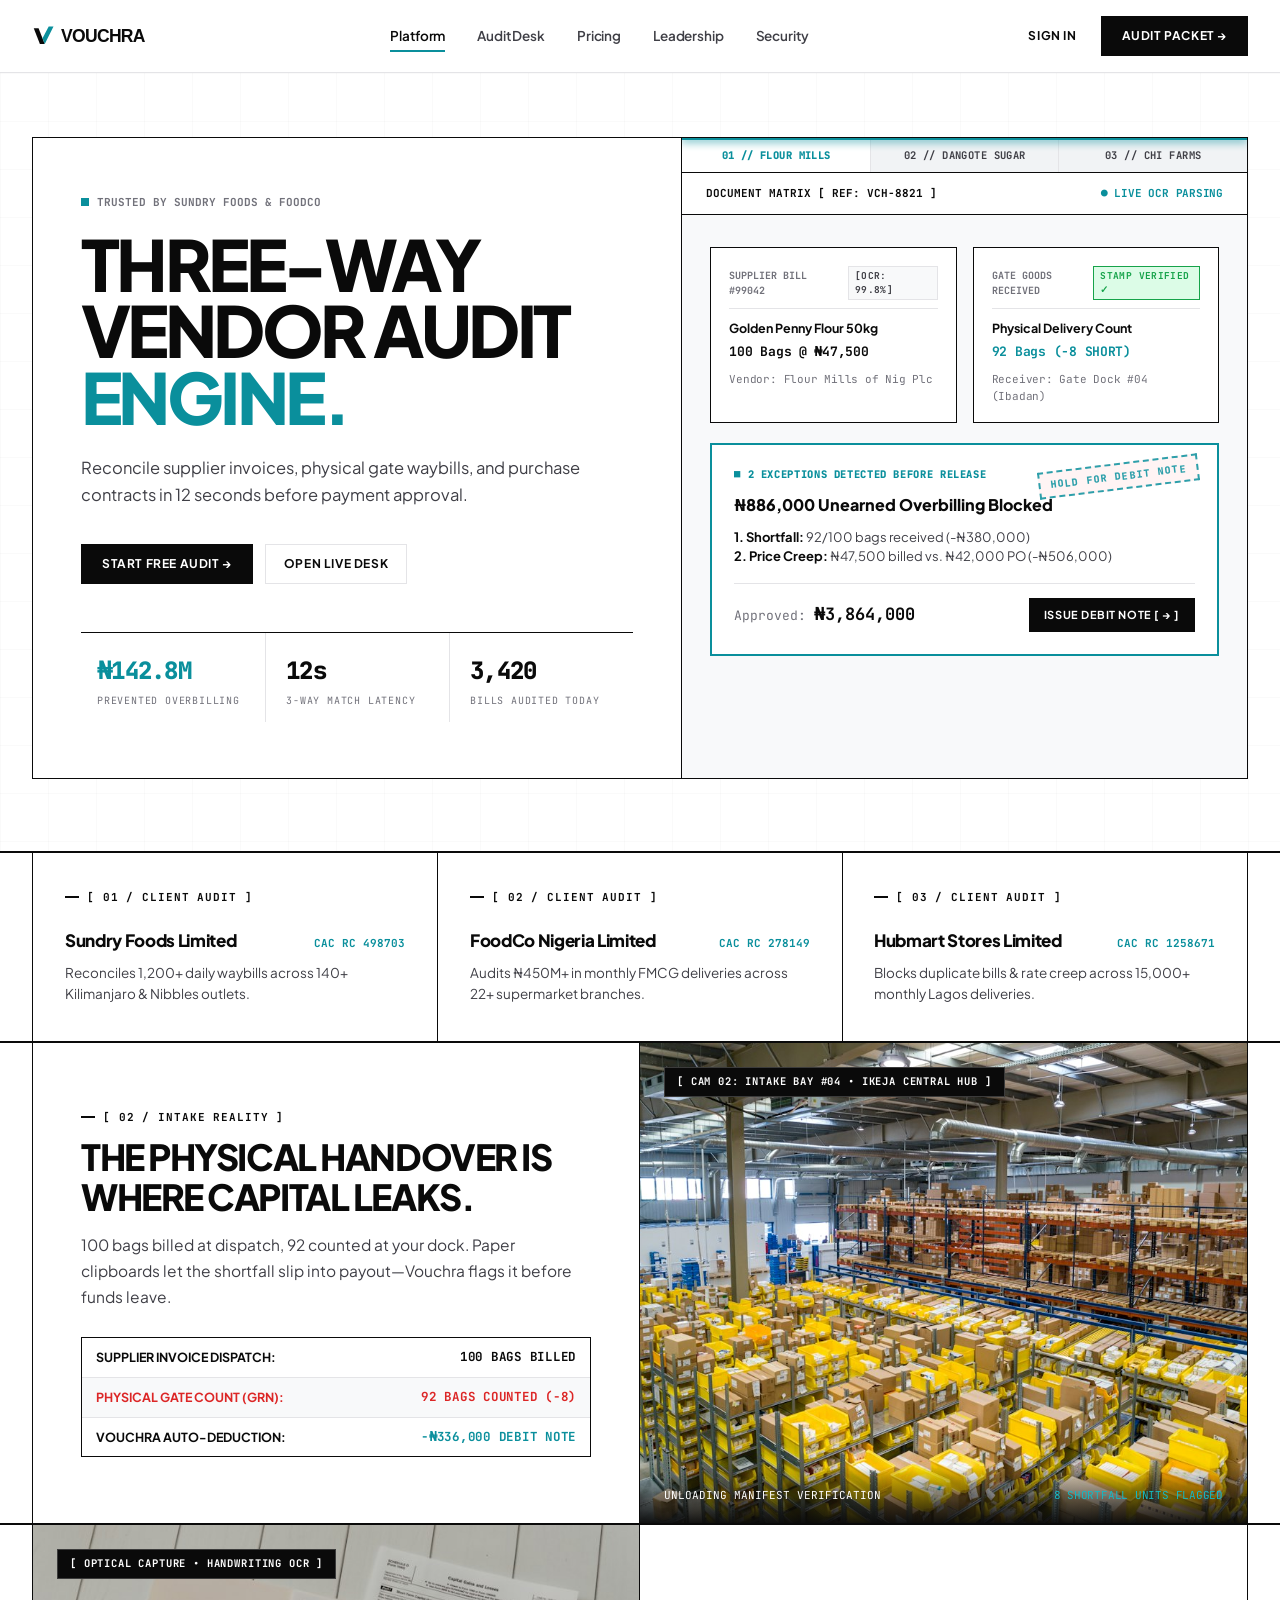
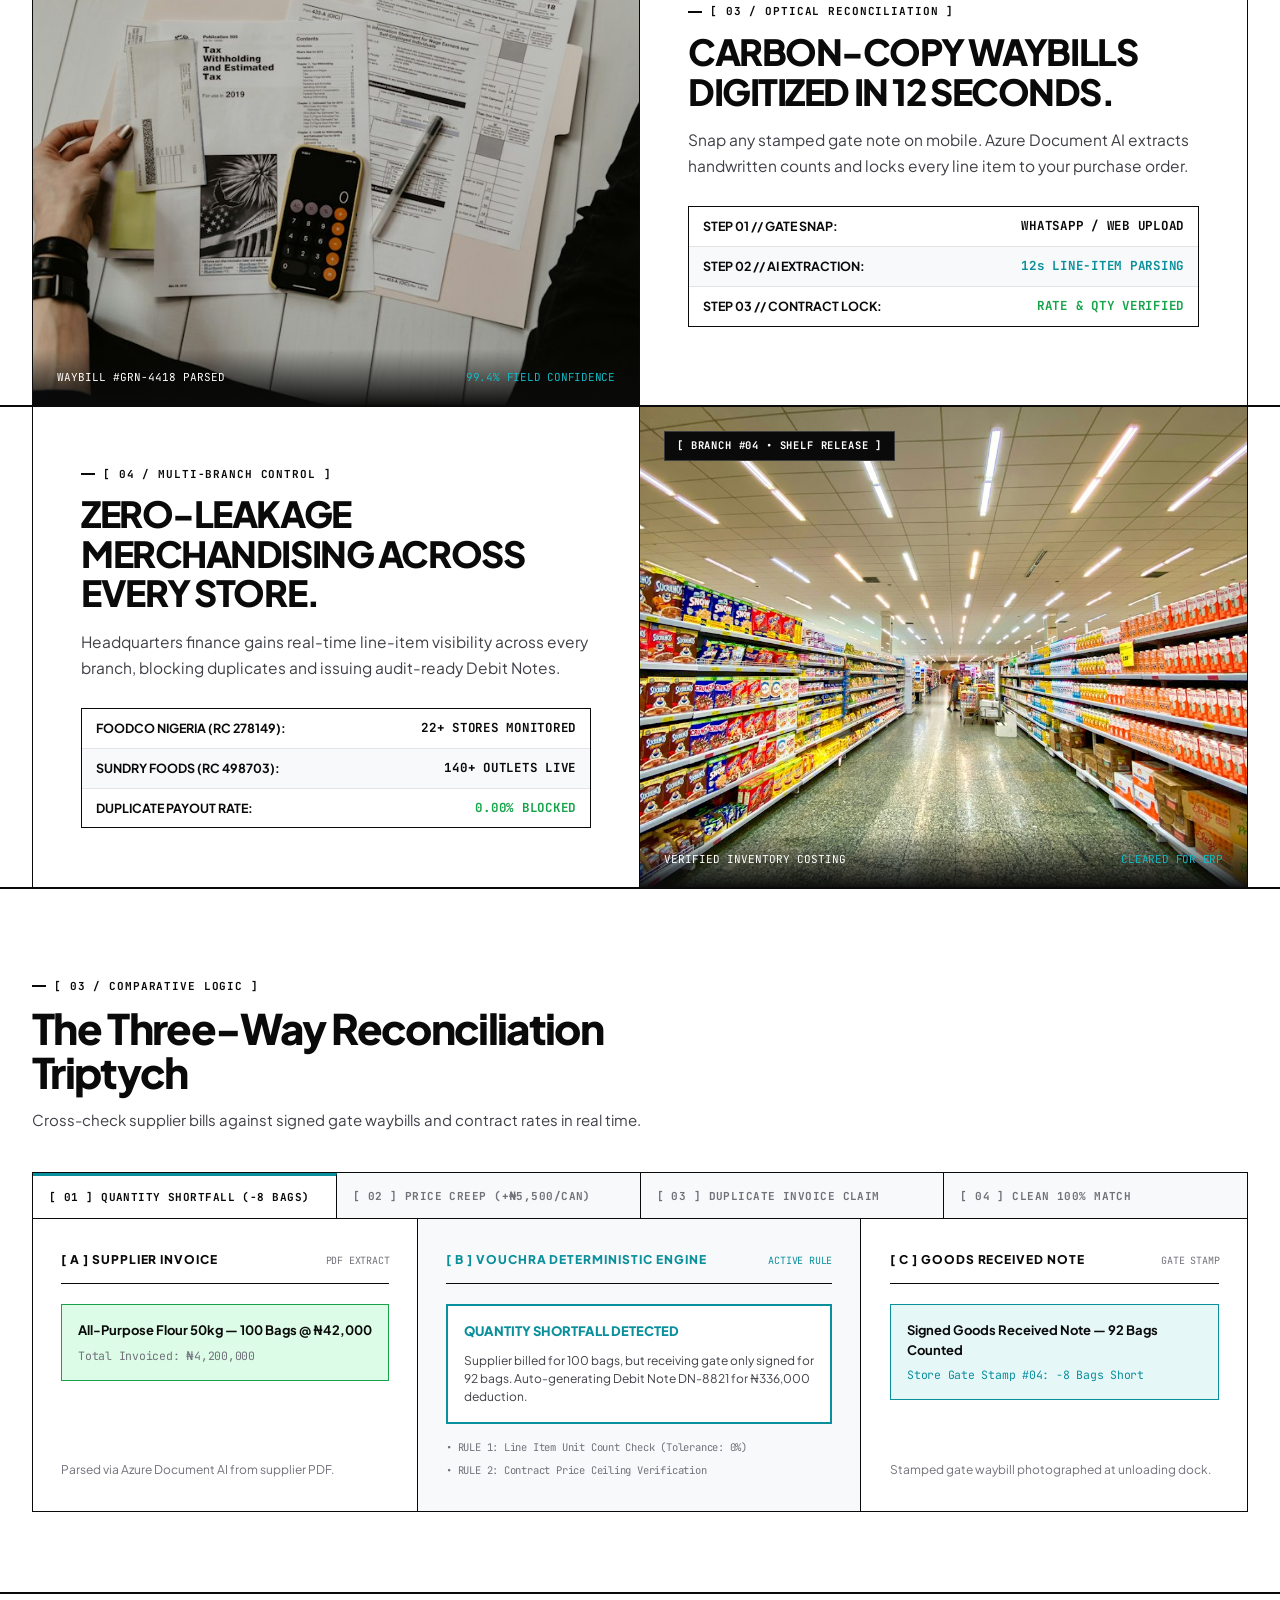
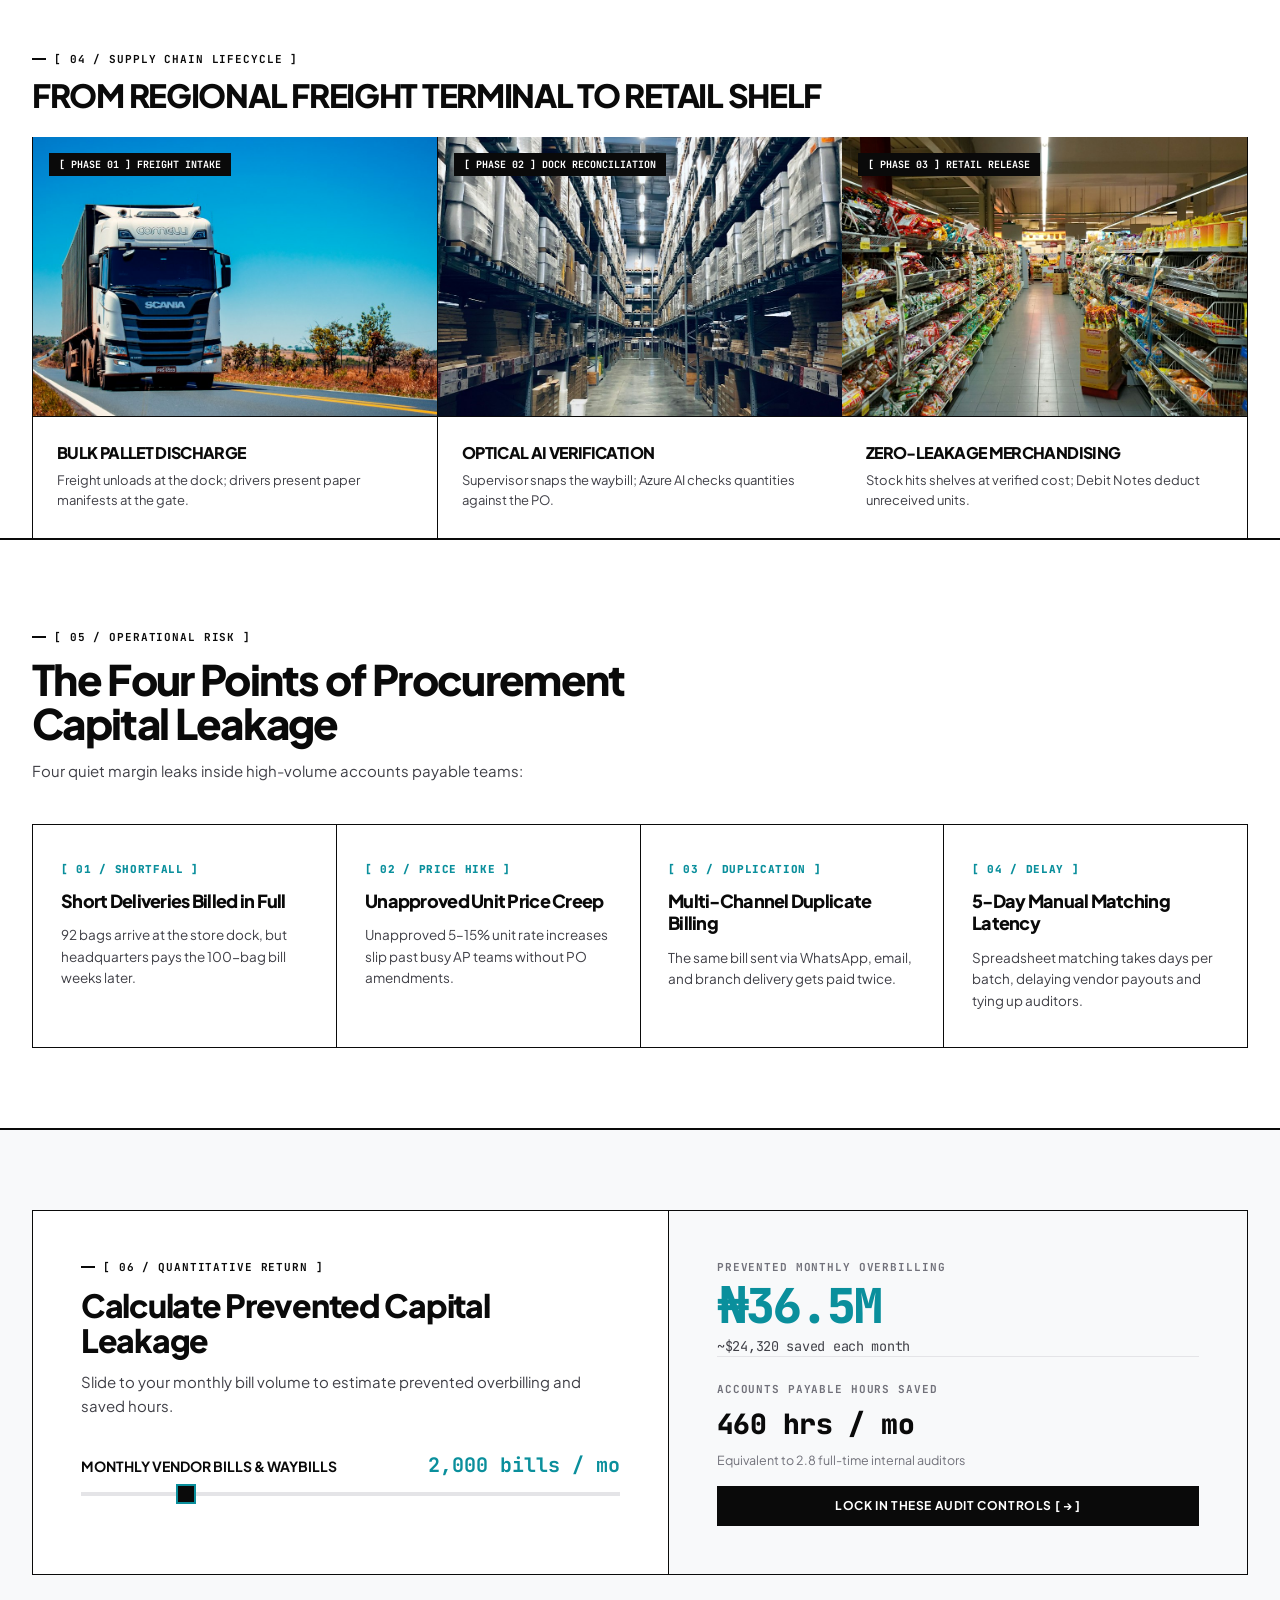
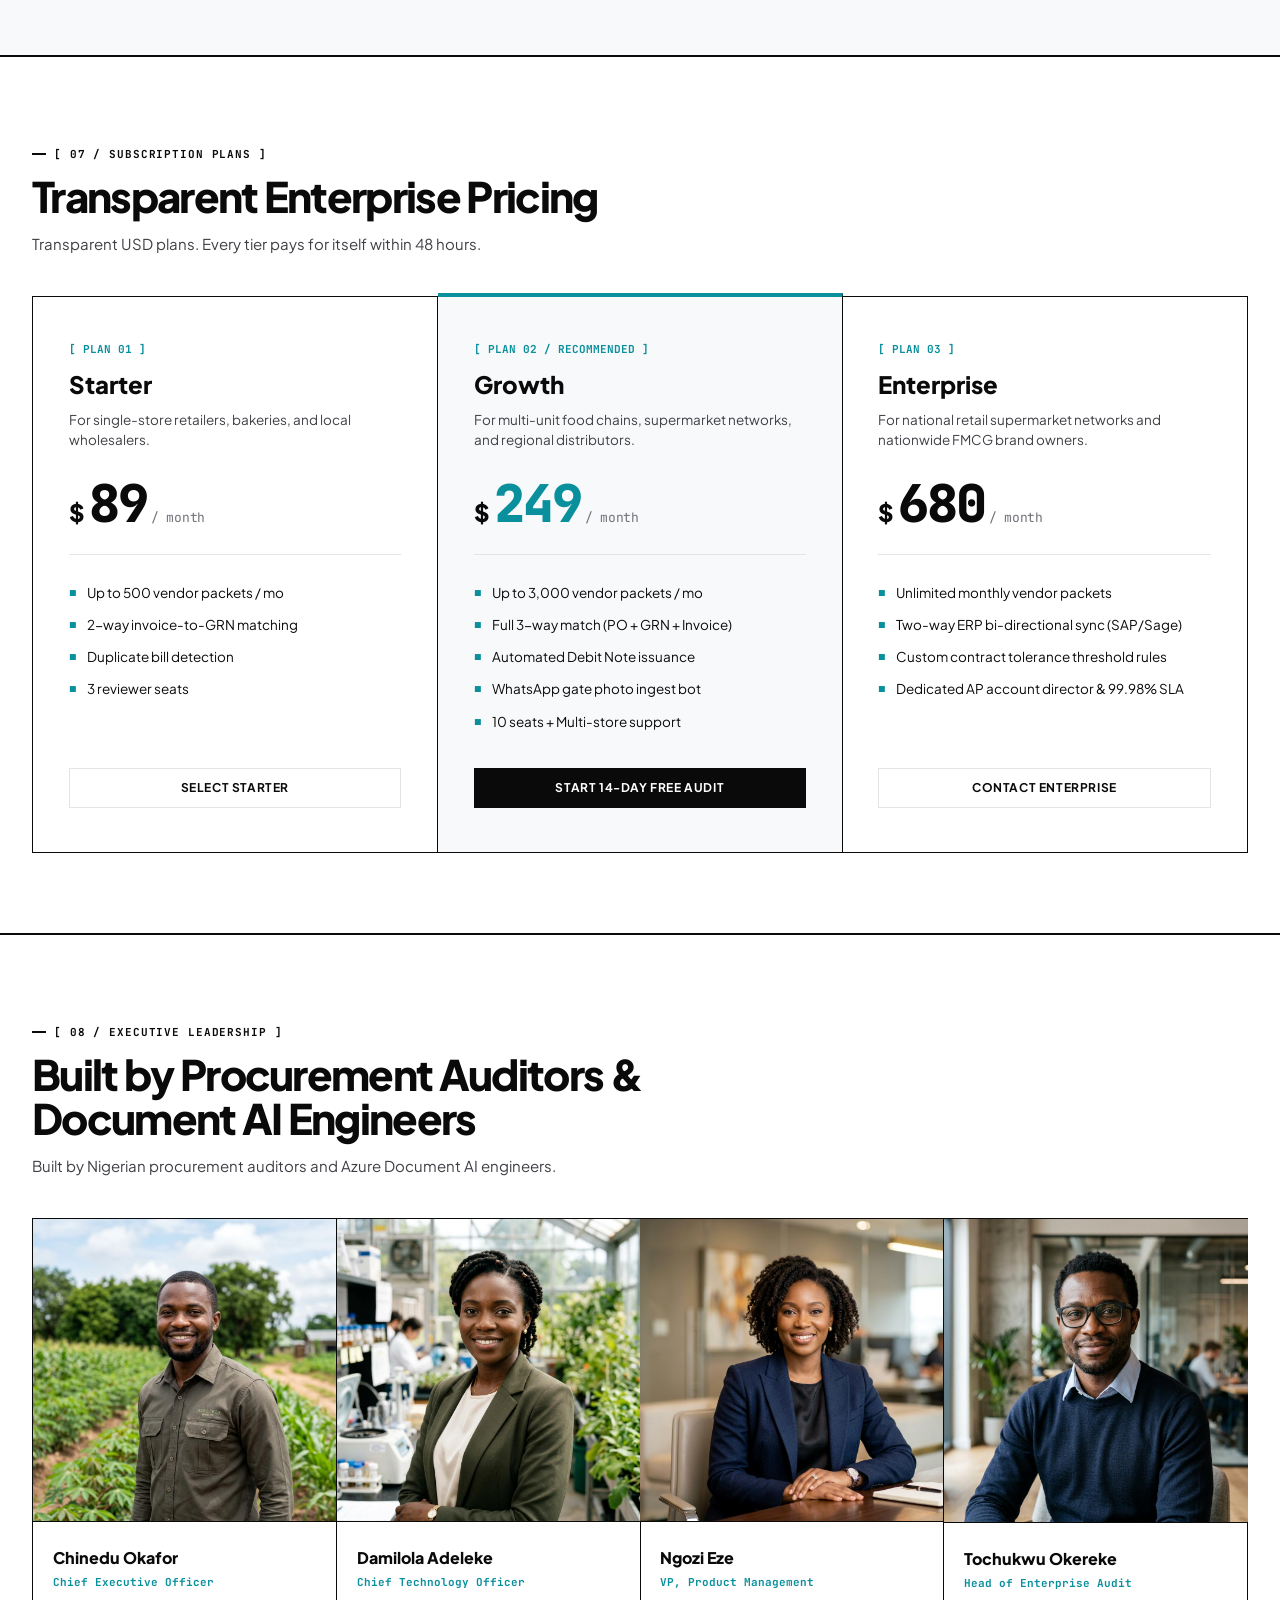
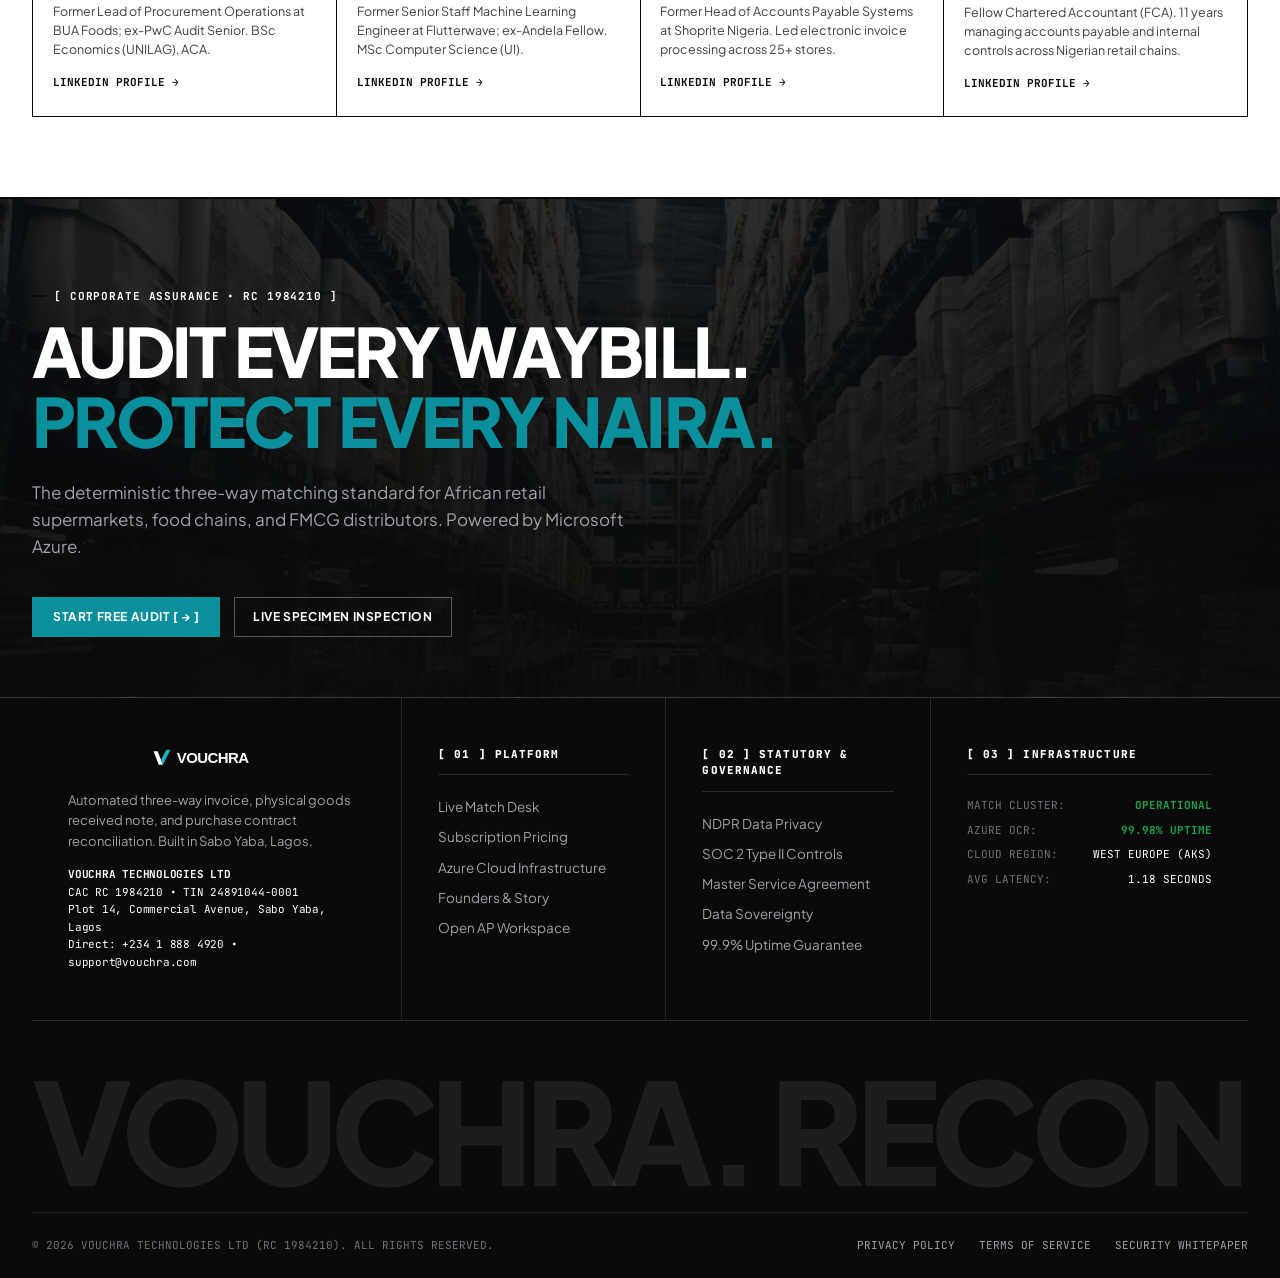
==== commit 57e9fc12: "Condense homepage and hero copy for scannability" ====
--- a/index.html
+++ b/index.html
@@ -181,8 +181,8 @@
                 ₦886,000 Unearned Overbilling Blocked
               </div>
               <div id="hero-spec-breakdown" class="variance-breakdown">
-                <strong>1. Quantity Shortfall:</strong> Supplier billed 100 bags, receiving clerk signed 92 at store dock (-8 bags unreceived = ₦380,000).<br>
-                <strong>2. Unit Price Escalation:</strong> Invoiced at ₦47,500 vs. agreed contract PO-2026-8812 price of ₦42,000 (+₦5,500/bag = ₦506,000).
+                <strong>1. Shortfall:</strong> 92/100 bags received (-₦380,000)<br>
+                <strong>2. Price Creep:</strong> ₦47,500 billed vs. ₦42,000 PO (-₦506,000)
               </div>
               <div class="variance-footer">
                 <div class="variance-amount">
@@ -213,7 +213,7 @@
             <span class="proof-cac-stamp">CAC RC 498703</span>
           </div>
           <p class="proof-desc">
-            Reconciles 1,200+ daily grocery, meat, and flour delivery receipts across 140+ Kilimanjaro restaurant and Nibbles bakery units nationwide.
+            Reconciles 1,200+ daily waybills across 140+ Kilimanjaro &amp; Nibbles outlets.
           </p>
         </div>
 
@@ -225,7 +225,7 @@
             <span class="proof-cac-stamp">CAC RC 278149</span>
           </div>
           <p class="proof-desc">
-            Auditing over ₦450M in monthly FMCG supplier deliveries across 22+ retail supermarket branches in Southwest Nigeria.
+            Audits ₦450M+ in monthly FMCG deliveries across 22+ supermarket branches.
           </p>
         </div>
 
@@ -237,7 +237,7 @@
             <span class="proof-cac-stamp">CAC RC 1258671</span>
           </div>
           <p class="proof-desc">
-            Preventing duplicate vendor billing and unit price creep across 15,000+ monthly retail inventory deliveries in Lagos.
+            Blocks duplicate bills &amp; rate creep across 15,000+ monthly Lagos deliveries.
           </p>
         </div>
       </div>
@@ -256,11 +256,8 @@
           <h2 style="font-size: 36px; line-height: 1.1; margin-bottom: 16px; text-transform: uppercase;">
             The Physical Handover is Where Capital Leaks.
           </h2>
-          <p style="font-size: 15.5px; color: var(--ink-secondary); line-height: 1.65; margin-bottom: 16px;">
-            When the haulage truck opens at 07:30 AM, 100 bags were billed at the supplier's depot. By the time pallets are unloaded, 8 bags are damaged or short-loaded.
-          </p>
           <p style="font-size: 15.5px; color: var(--ink-secondary); line-height: 1.65;">
-            The clerk signs the physical waybill for 92 bags. If that note sits on a clipboard while head office processes the electronic invoice, <strong>your business pays for 100 bags</strong>.
+            100 bags billed at dispatch, 92 counted at your dock. Paper clipboards let the shortfall slip into payout—Vouchra flags it before funds leave.
           </p>
 
           <div class="mini-discrepancy-table">
@@ -318,11 +315,8 @@
           <h2 style="font-size: 36px; line-height: 1.1; margin-bottom: 16px; text-transform: uppercase;">
             Carbon-Copy Waybills Digitized in 12 Seconds.
           </h2>
-          <p style="font-size: 15.5px; color: var(--ink-secondary); line-height: 1.65; margin-bottom: 16px;">
-            Receiving clerks snap the stamped delivery note on any mobile device at the warehouse gate. Vouchra's layout intelligence extracts handwritten quantities, batch dates, and receiver signatures.
-          </p>
           <p style="font-size: 15.5px; color: var(--ink-secondary); line-height: 1.65;">
-            Every extracted line item is deterministically cross-checked against the approved purchase contract ceiling before an invoice ever enters your ERP payout queue.
+            Snap any stamped gate note on mobile. Azure Document AI extracts handwritten counts and locks every line item to your purchase order.
           </p>
 
           <div class="mini-discrepancy-table">
@@ -356,11 +350,8 @@
           <h2 style="font-size: 36px; line-height: 1.1; margin-bottom: 16px; text-transform: uppercase;">
             Zero-Leakage Merchandising Across Every Store.
           </h2>
-          <p style="font-size: 15.5px; color: var(--ink-secondary); line-height: 1.65; margin-bottom: 16px;">
-            Whether you operate 22 supermarket branches or 140 quick-service outlets, finance teams at headquarters gain live line-item visibility into every regional store delivery.
-          </p>
           <p style="font-size: 15.5px; color: var(--ink-secondary); line-height: 1.65;">
-            Duplicate supplier invoices, unapproved price escalations, and ghost deliveries are blocked automatically with audit-ready Debit Notes attached to every vendor statement.
+            Headquarters finance gains real-time line-item visibility across every branch, blocking duplicates and issuing audit-ready Debit Notes.
           </p>
 
           <div class="mini-discrepancy-table">
@@ -403,7 +394,7 @@
         <div class="grid-index">[ 03 / COMPARATIVE LOGIC ]</div>
         <h2 class="section-title">The Three-Way Reconciliation Triptych</h2>
         <p>
-          See how Vouchra cross-checks the supplier's electronic bill against the physical receiving waybill signed at your warehouse door, powered by deterministic accounting rules and Azure AI Document Intelligence.
+          Cross-check supplier bills against signed gate waybills and contract rates in real time.
         </p>
       </div>
 
@@ -428,7 +419,7 @@
             <div class="mono" style="font-size: 11.5px; color: var(--ink-muted);">Total Invoiced: ₦4,200,000</div>
           </div>
           <p style="font-size: 12px; color: var(--ink-muted); margin-top: auto;">
-            Extracted via Azure AI Document Intelligence layout model from supplier email attachment.
+            Parsed via Azure Document AI from supplier PDF.
           </p>
         </div>
 
@@ -463,7 +454,7 @@
             <div class="mono" style="font-size: 11.5px; color: var(--swiss-red);">Store Gate Stamp #04: -8 Bags Short</div>
           </div>
           <p style="font-size: 12px; color: var(--ink-muted); margin-top: auto;">
-            Physical delivery note photographed at unloading bay. Handwritten receiver count verified.
+            Stamped gate waybill photographed at unloading dock.
           </p>
         </div>
       </div>
@@ -490,7 +481,7 @@
           <div class="phase-text-box">
             <h3 class="phase-title">Bulk Pallet Discharge</h3>
             <p class="phase-desc">
-              Containerized freight unloads at the central logistics terminal. Delivery drivers present carbon-copy manifests before gate clearance.
+              Freight unloads at the dock; drivers present paper manifests at the gate.
             </p>
           </div>
         </div>
@@ -504,7 +495,7 @@
           <div class="phase-text-box">
             <h3 class="phase-title">Optical AI Verification</h3>
             <p class="phase-desc">
-              Receiving supervisor snaps the gate waybill via mobile bot. Azure AI matches item codes and quantities against the active purchase contract.
+              Supervisor snaps the waybill; Azure AI checks quantities against the PO.
             </p>
           </div>
         </div>
@@ -518,7 +509,7 @@
           <div class="phase-text-box">
             <h3 class="phase-title">Zero-Leakage Merchandising</h3>
             <p class="phase-desc">
-              Stock releases to supermarket shelves with verified inventory costs. Automated debit notes deduct unreceived units before AP payout.
+              Stock hits shelves at verified cost; Debit Notes deduct unreceived units.
             </p>
           </div>
         </div>
@@ -534,7 +525,7 @@
       <div class="section-head">
         <div class="grid-index">[ 05 / OPERATIONAL RISK ]</div>
         <h2 class="section-title">The Four Points of Procurement Capital Leakage</h2>
-        <p>In high-volume distribution and retail operations, accounts payable teams approve invoices under time pressure. Here is where margin quietly drains:</p>
+        <p>Four quiet margin leaks inside high-volume accounts payable teams:</p>
       </div>
 
       <div class="leakage-grid">
@@ -542,7 +533,7 @@
           <span class="leakage-coord">[ 01 / SHORTFALL ]</span>
           <h3 class="leakage-title">Short Deliveries Billed in Full</h3>
           <p class="leakage-text">
-            A supplier delivers 92 bags instead of 100 due to plant stockouts. The receiving clerk marks the shortfall on paper, but headquarters accounting pays the original 100-bag bill weeks later.
+            92 bags arrive at the store dock, but headquarters pays the 100-bag bill weeks later.
           </p>
         </div>
 
@@ -550,7 +541,7 @@
           <span class="leakage-coord">[ 02 / PRICE HIKE ]</span>
           <h3 class="leakage-title">Unapproved Unit Price Creep</h3>
           <p class="leakage-text">
-            Suppliers sneak 5% to 15% unit price increases onto invoices without purchase order amendments, banking on busy finance staff approving the total balance without recalculating unit rates.
+            Unapproved 5–15% unit rate increases slip past busy AP teams without PO amendments.
           </p>
         </div>
 
@@ -558,7 +549,7 @@
           <span class="leakage-coord">[ 03 / DUPLICATION ]</span>
           <h3 class="leakage-title">Multi-Channel Duplicate Billing</h3>
           <p class="leakage-text">
-            The same supplier invoice sent via WhatsApp, emailed to Accounts, and hand-delivered to a branch manager gets paid twice when different clerks process separate weekly batches.
+            The same bill sent via WhatsApp, email, and branch delivery gets paid twice.
           </p>
         </div>
 
@@ -566,7 +557,7 @@
           <span class="leakage-coord">[ 04 / DELAY ]</span>
           <h3 class="leakage-title">5-Day Manual Matching Latency</h3>
           <p class="leakage-text">
-            Manual invoice reconciliation takes days per batch, delaying vendor payment schedules, damaging credit terms, and tying up key accounting talent in manual spreadsheet cross-referencing.
+            Spreadsheet matching takes days per batch, delaying vendor payouts and tying up auditors.
           </p>
         </div>
       </div>
@@ -583,7 +574,7 @@
           <div class="grid-index">[ 06 / QUANTITATIVE RETURN ]</div>
           <h2 style="font-size: 32px; line-height: 1.1; margin-bottom: 12px;">Calculate Prevented Capital Leakage</h2>
           <p>
-            Adjust the slider to your enterprise’s monthly vendor bill volume to calculate direct prevented overbilling and reclaimed audit hours.
+            Slide to your monthly bill volume to estimate prevented overbilling and saved hours.
           </p>
 
           <div class="calc-slider-wrap">
@@ -624,7 +615,7 @@
       <div class="section-head">
         <div class="grid-index">[ 07 / SUBSCRIPTION PLANS ]</div>
         <h2 class="section-title">Transparent Enterprise Pricing</h2>
-        <p>Simple monthly tiers in USD. Every plan pays for itself within the first 48 hours of prevented delivery shortfalls.</p>
+        <p>Transparent USD plans. Every tier pays for itself within 48 hours.</p>
       </div>
 
       <div class="pricing-matrix">
@@ -697,7 +688,7 @@
       <div class="section-head">
         <div class="grid-index">[ 08 / EXECUTIVE LEADERSHIP ]</div>
         <h2 class="section-title">Built by Procurement Auditors & Document AI Engineers</h2>
-        <p>Senior accounting control expertise combined with production optical intelligence models.</p>
+        <p>Built by Nigerian procurement auditors and Azure Document AI engineers.</p>
       </div>
 
       <div class="team-grid">
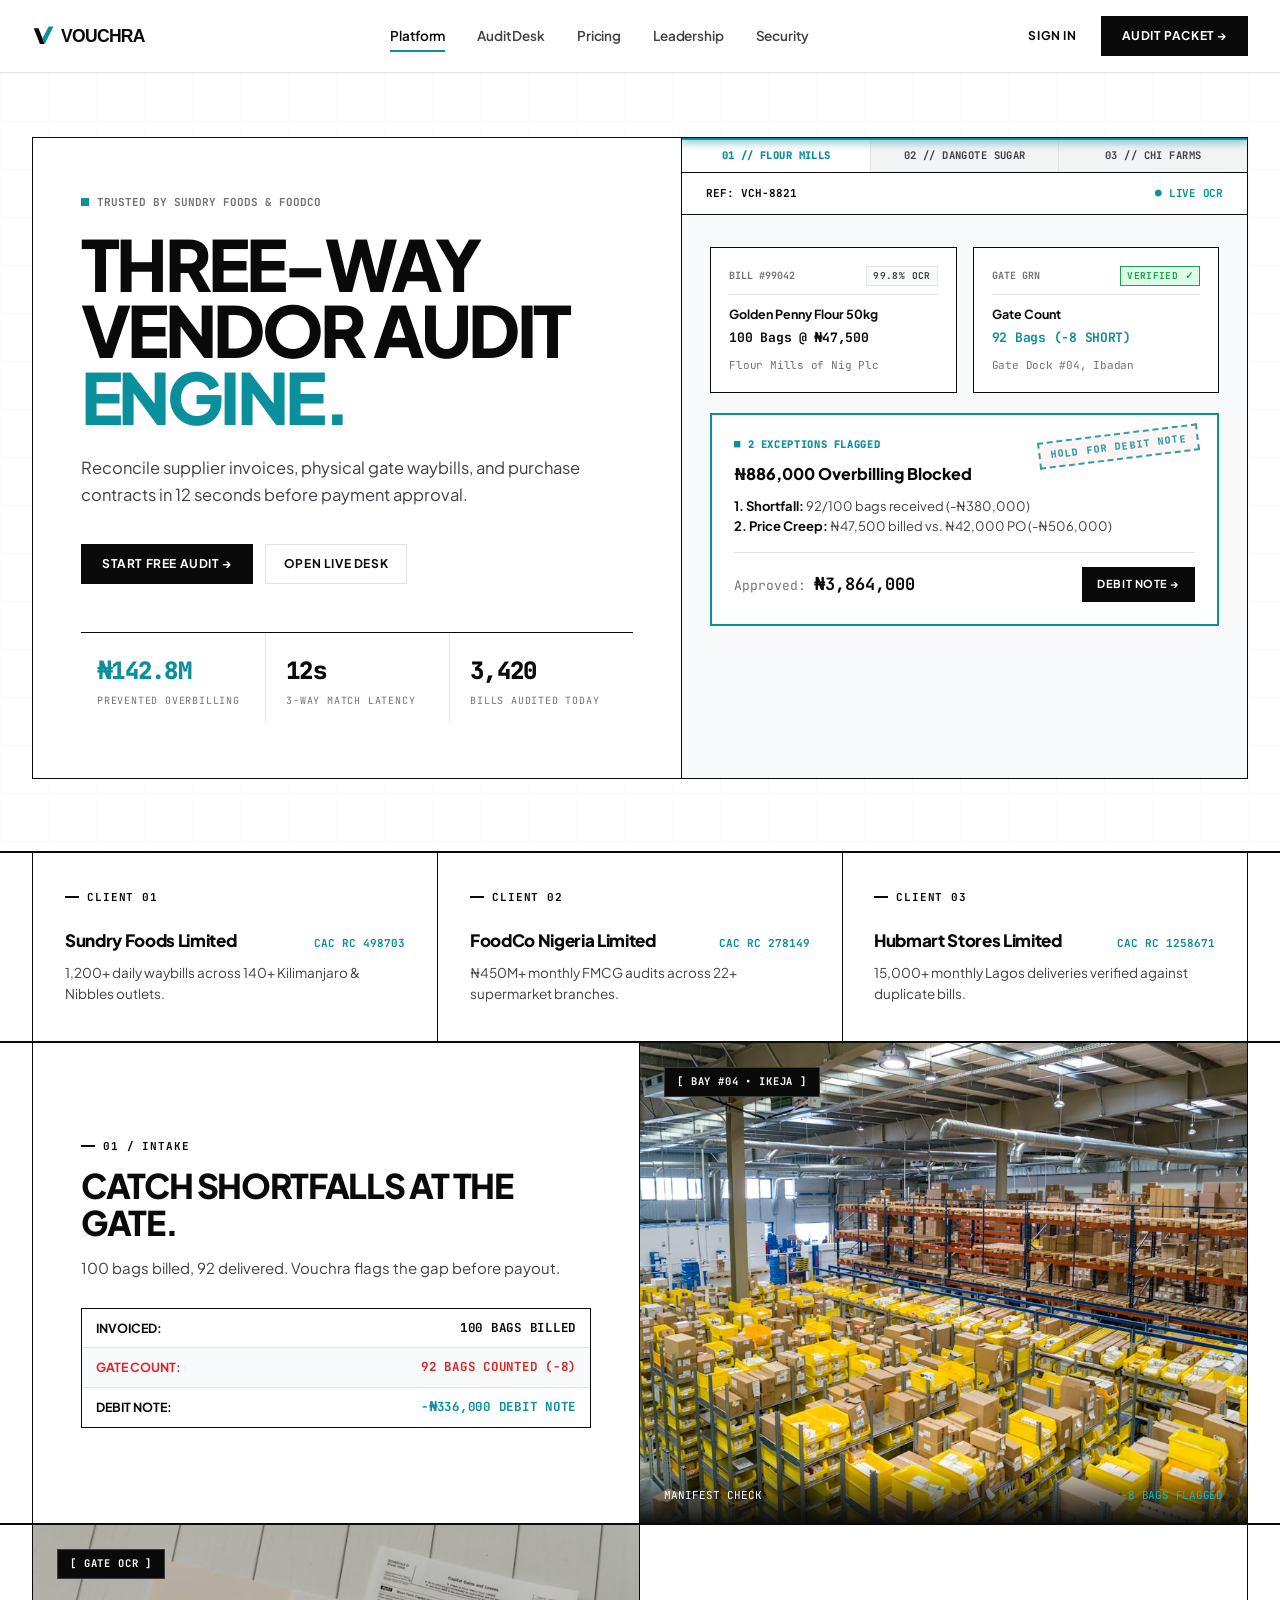
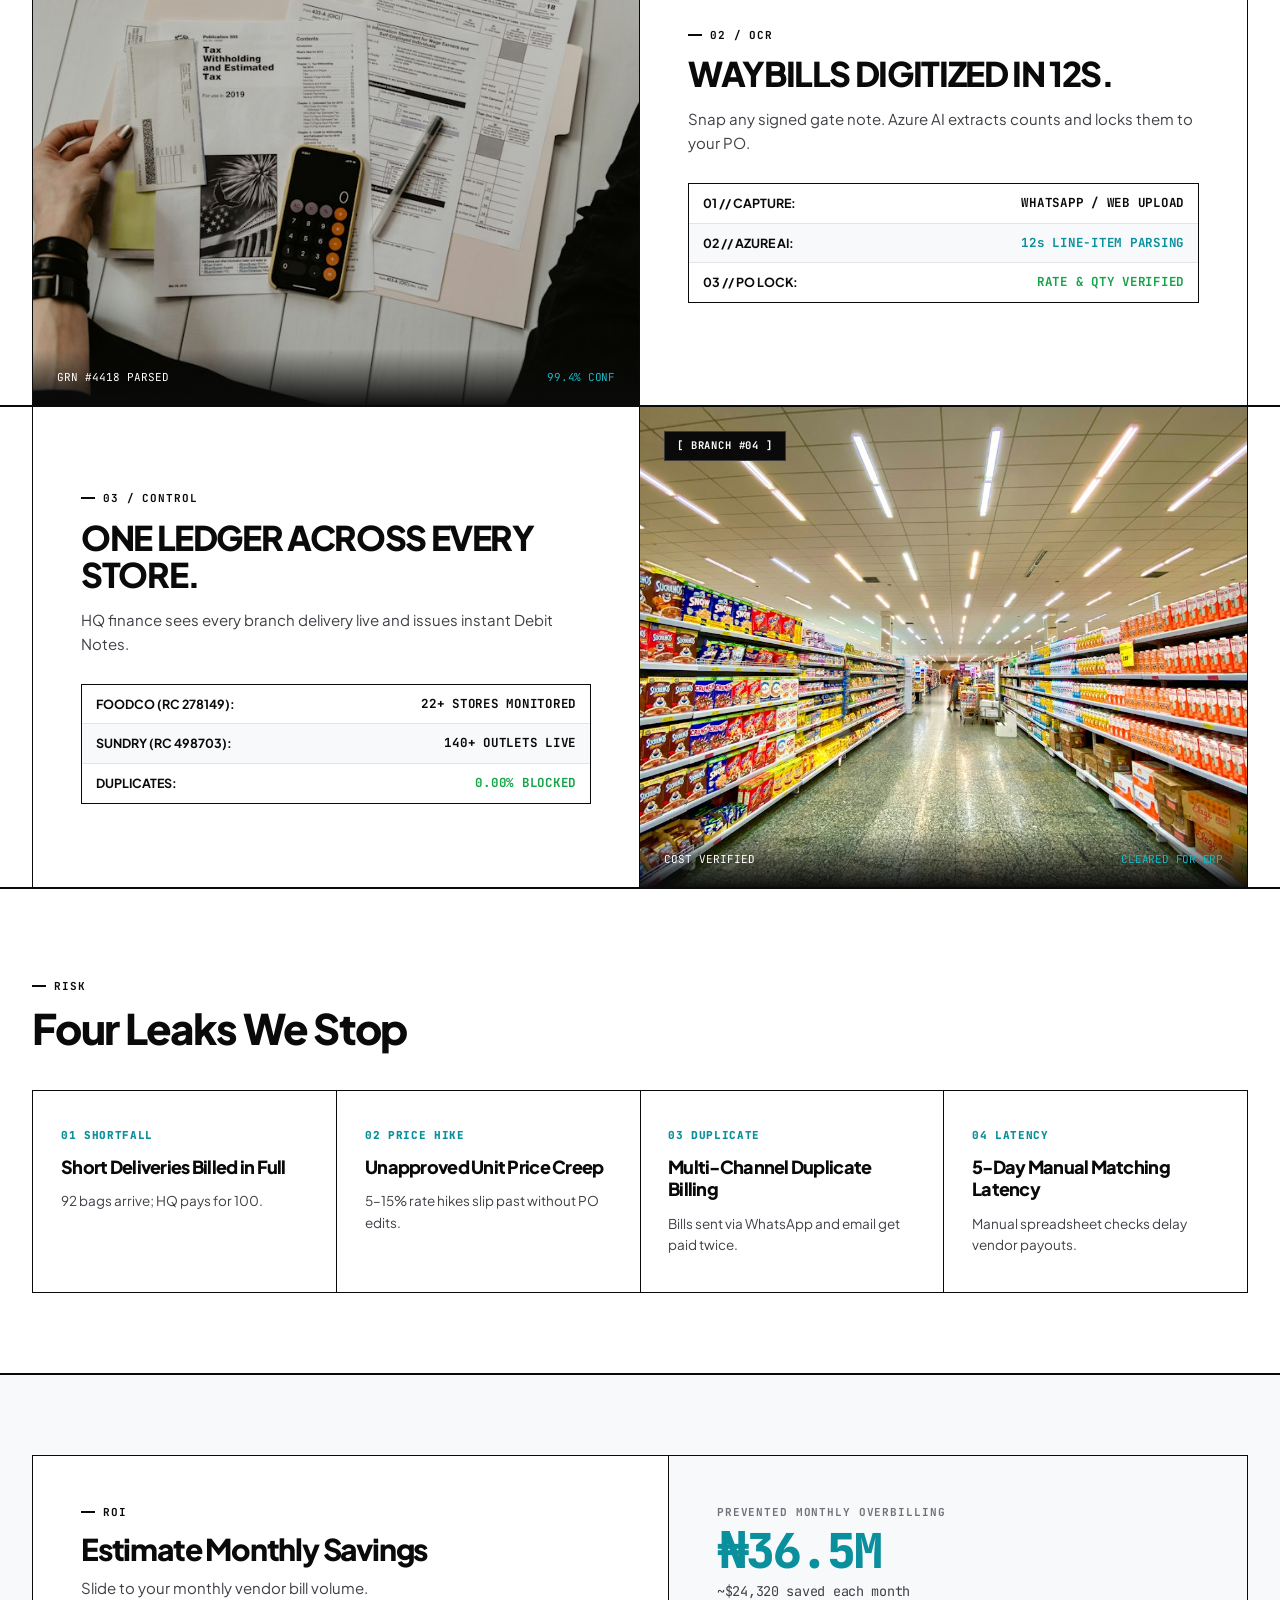
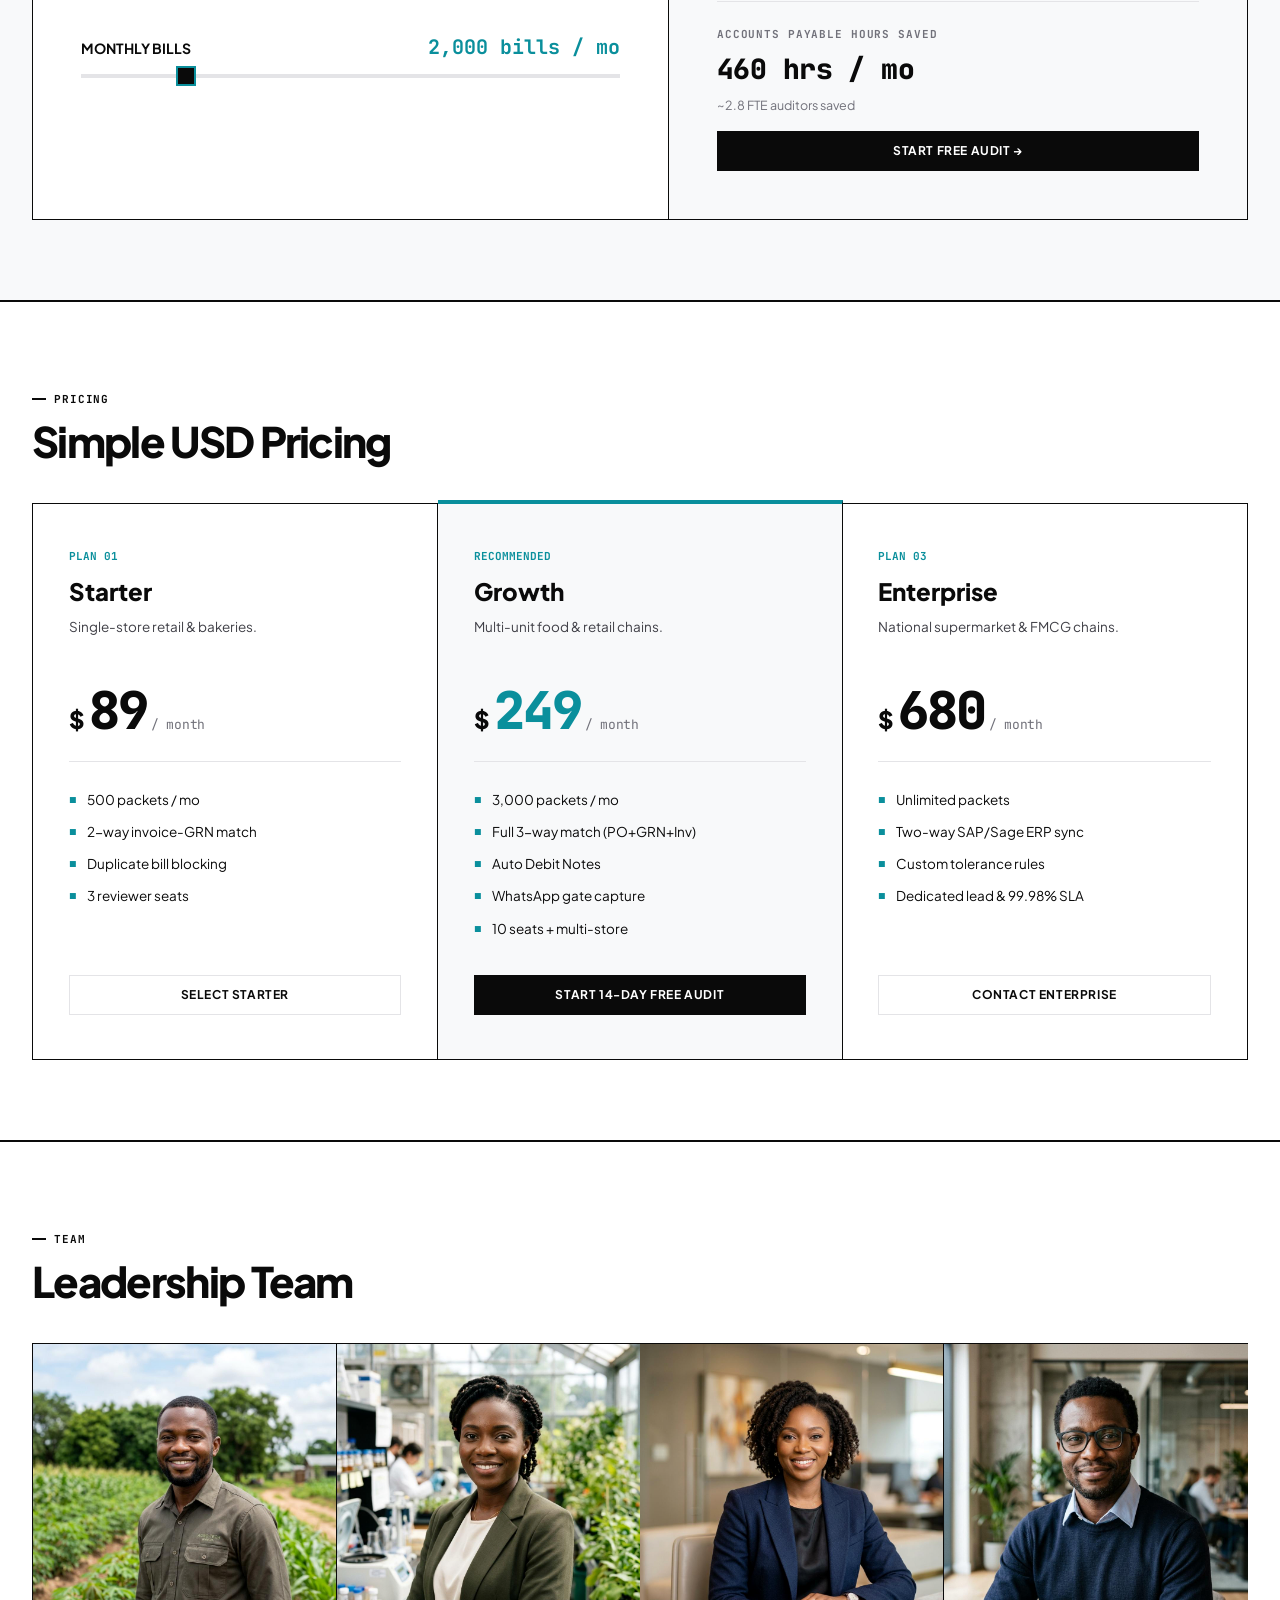
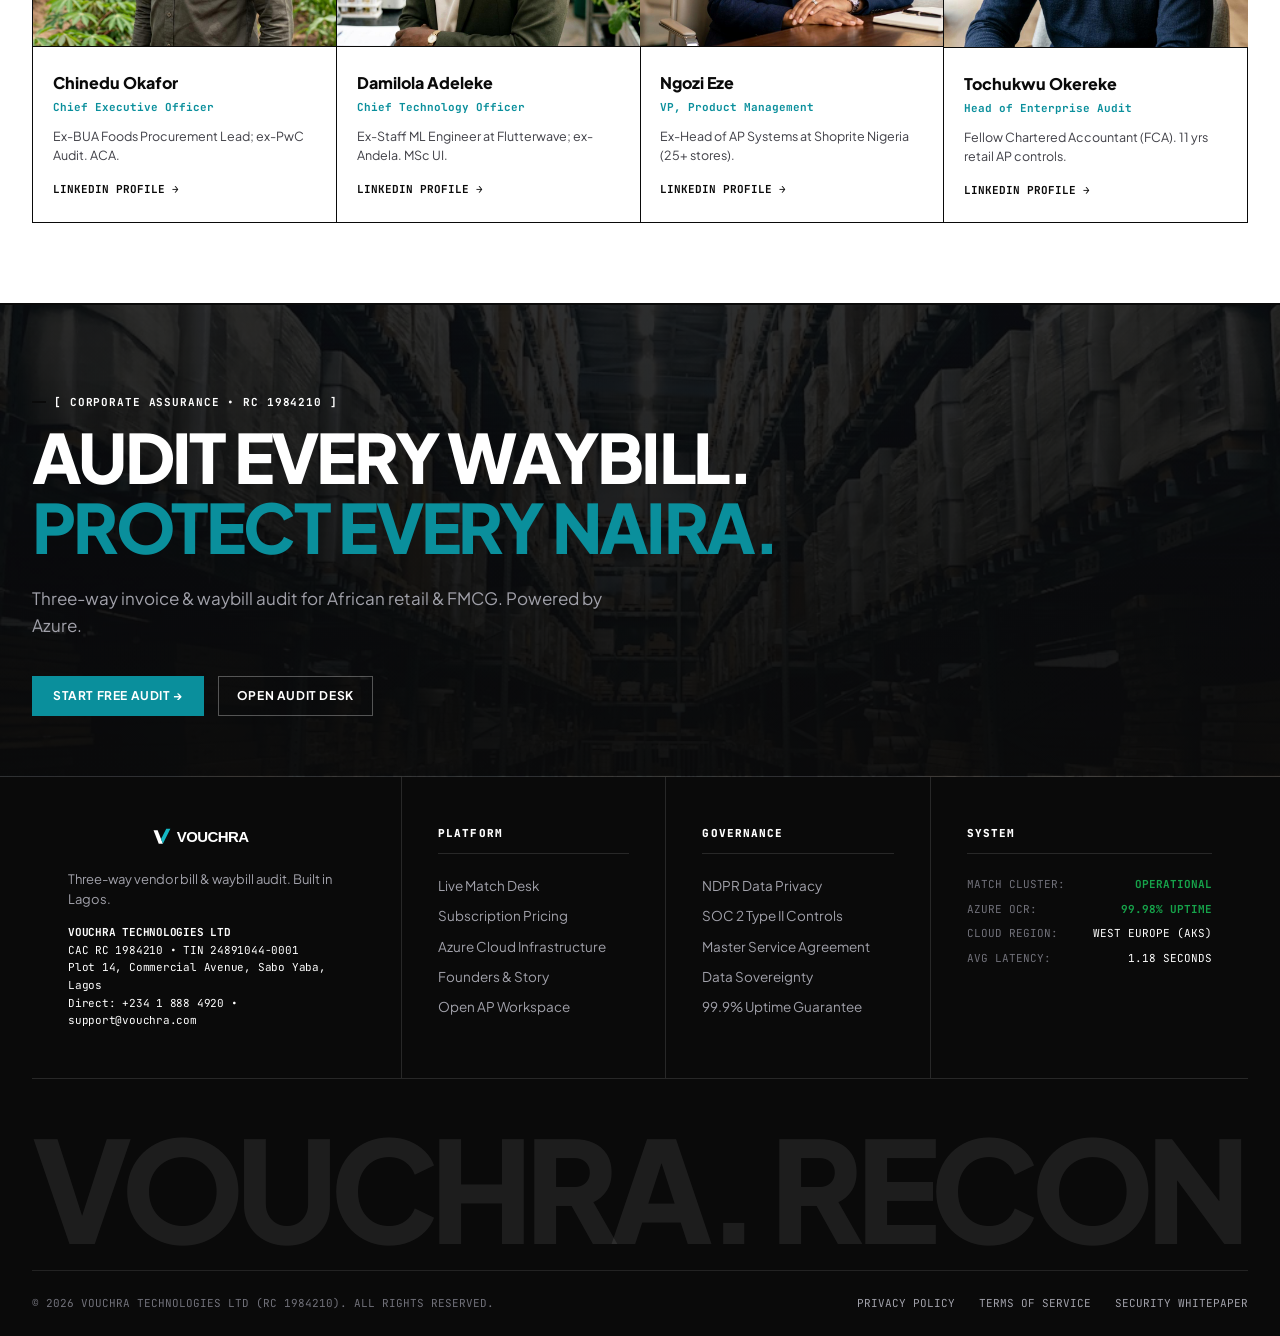
==== commit 567cd5df: "Trim homepage to 752 crisp visible words" ====
--- a/index.html
+++ b/index.html
@@ -53,12 +53,12 @@
         <button class="drawer-close" aria-label="Close Menu" style="background:none; border:none; font-size:26px; cursor:pointer;">&times;</button>
       </div>
       <nav class="drawer-nav">
-        <a href="index.html"><span>[ 01 ] PLATFORM OVERVIEW</span> &rarr;</a>
-        <a href="dashboard.html?packet=VCH-8821"><span>[ 02 ] LIVE AUDIT DESK</span> &rarr;</a>
-        <a href="pricing.html"><span>[ 03 ] SUBSCRIPTION PRICING</span> &rarr;</a>
-        <a href="about.html"><span>[ 04 ] FOUNDERS & STORY</span> &rarr;</a>
-        <a href="security.html"><span>[ 05 ] SECURITY & AZURE</span> &rarr;</a>
-        <a href="legal.html"><span>[ 06 ] GOVERNANCE & NDPR</span> &rarr;</a>
+        <a href="index.html"><span>Platform</span> &rarr;</a>
+        <a href="dashboard.html?packet=VCH-8821"><span>Audit Desk</span> &rarr;</a>
+        <a href="pricing.html"><span>Pricing</span> &rarr;</a>
+        <a href="about.html"><span>Leadership</span> &rarr;</a>
+        <a href="security.html"><span>Security</span> &rarr;</a>
+        <a href="legal.html"><span>Legal</span> &rarr;</a>
       </nav>
     </div>
     <div style="display: flex; flex-direction: column; gap: 10px;">
@@ -129,8 +129,8 @@
           </div>
 
           <div class="proof-sheet-topbar">
-            <span id="hero-packet-code">DOCUMENT MATRIX [ REF: VCH-8821 ]</span>
-            <span class="mono" style="color: var(--swiss-red);">● LIVE OCR PARSING</span>
+            <span id="hero-packet-code">REF: VCH-8821</span>
+            <span class="mono" style="color: var(--swiss-red);">● LIVE OCR</span>
           </div>
 
           <div class="proof-sheet-content">
@@ -139,30 +139,30 @@
               <!-- Invoice -->
               <div class="specimen-cell">
                 <div class="specimen-tag">
-                  <span id="hero-inv-tag">Supplier Bill #99042</span>
-                  <span class="ocr-chip-inline">[OCR: 99.8%]</span>
+                  <span id="hero-inv-tag">Bill #99042</span>
+                  <span class="ocr-chip-inline">99.8% OCR</span>
                 </div>
                 <div class="specimen-item">
                   <span id="hero-spec-inv-title" class="specimen-item-title">Golden Penny Flour 50kg</span>
                   <span id="hero-spec-inv-val" class="specimen-item-val mono">100 Bags @ ₦47,500</span>
                 </div>
                 <div id="hero-spec-inv-vendor" class="mono" style="font-size: 11px; color: var(--ink-muted);">
-                  Vendor: Flour Mills of Nig Plc
+                  Flour Mills of Nig Plc
                 </div>
               </div>
 
               <!-- Waybill -->
               <div class="specimen-cell">
                 <div class="specimen-tag">
-                  <span id="hero-grn-tag">Gate Goods Received</span>
-                  <span class="ocr-chip-inline green">STAMP VERIFIED ✓</span>
+                  <span id="hero-grn-tag">Gate GRN</span>
+                  <span class="ocr-chip-inline green">VERIFIED ✓</span>
                 </div>
                 <div class="specimen-item">
-                  <span class="specimen-item-title">Physical Delivery Count</span>
+                  <span class="specimen-item-title">Gate Count</span>
                   <span id="hero-spec-grn-val" class="specimen-item-val mono" style="color: var(--swiss-red);">92 Bags (-8 SHORT)</span>
                 </div>
                 <div id="hero-spec-grn-receiver" class="mono" style="font-size: 11px; color: var(--ink-muted);">
-                  Receiver: Gate Dock #04 (Ibadan)
+                  Gate Dock #04, Ibadan
                 </div>
               </div>
             </div>
@@ -175,10 +175,10 @@
               </div>
 
               <div class="variance-badge">
-                <span id="hero-spec-badge">■ 2 Exceptions Detected Before Release</span>
+                <span id="hero-spec-badge">■ 2 Exceptions Flagged</span>
               </div>
               <div id="hero-spec-headline" class="variance-headline">
-                ₦886,000 Unearned Overbilling Blocked
+                ₦886,000 Overbilling Blocked
               </div>
               <div id="hero-spec-breakdown" class="variance-breakdown">
                 <strong>1. Shortfall:</strong> 92/100 bags received (-₦380,000)<br>
@@ -189,7 +189,7 @@
                   Approved: <strong id="hero-spec-approved" style="color: var(--ink);">₦3,864,000</strong>
                 </div>
                 <a id="hero-spec-dn-btn" href="dashboard.html?packet=VCH-8821" class="btn-swiss-primary" style="padding: 8px 14px; font-size: 11px;">
-                  <span>Issue Debit Note [ &rarr; ]</span>
+                  <span>Debit Note &rarr;</span>
                 </a>
               </div>
             </div>
@@ -207,37 +207,37 @@
       <div class="proof-grid">
         <!-- Client 1 -->
         <div class="proof-cell">
-          <div class="grid-index">[ 01 / CLIENT AUDIT ]</div>
+          <div class="grid-index">CLIENT 01</div>
           <div class="proof-corp-header">
             <span class="proof-corp-name">Sundry Foods Limited</span>
             <span class="proof-cac-stamp">CAC RC 498703</span>
           </div>
           <p class="proof-desc">
-            Reconciles 1,200+ daily waybills across 140+ Kilimanjaro &amp; Nibbles outlets.
+            1,200+ daily waybills across 140+ Kilimanjaro &amp; Nibbles outlets.
           </p>
         </div>
 
         <!-- Client 2 -->
         <div class="proof-cell">
-          <div class="grid-index">[ 02 / CLIENT AUDIT ]</div>
+          <div class="grid-index">CLIENT 02</div>
           <div class="proof-corp-header">
             <span class="proof-corp-name">FoodCo Nigeria Limited</span>
             <span class="proof-cac-stamp">CAC RC 278149</span>
           </div>
           <p class="proof-desc">
-            Audits ₦450M+ in monthly FMCG deliveries across 22+ supermarket branches.
+            ₦450M+ monthly FMCG audits across 22+ supermarket branches.
           </p>
         </div>
 
         <!-- Client 3 -->
         <div class="proof-cell">
-          <div class="grid-index">[ 03 / CLIENT AUDIT ]</div>
+          <div class="grid-index">CLIENT 03</div>
           <div class="proof-corp-header">
             <span class="proof-corp-name">Hubmart Stores Limited</span>
             <span class="proof-cac-stamp">CAC RC 1258671</span>
           </div>
           <p class="proof-desc">
-            Blocks duplicate bills &amp; rate creep across 15,000+ monthly Lagos deliveries.
+            15,000+ monthly Lagos deliveries verified against duplicate bills.
           </p>
         </div>
       </div>
@@ -252,25 +252,25 @@
       <div class="split-story-grid">
         <!-- Left: Stark Typographic Narrative & Micro-Ledger -->
         <div class="split-story-text-cell">
-          <div class="grid-index">[ 02 / INTAKE REALITY ]</div>
-          <h2 style="font-size: 36px; line-height: 1.1; margin-bottom: 16px; text-transform: uppercase;">
-            The Physical Handover is Where Capital Leaks.
+          <div class="grid-index">01 / INTAKE</div>
+          <h2 style="font-size: 34px; line-height: 1.1; margin-bottom: 14px; text-transform: uppercase;">
+            Catch Shortfalls at the Gate.
           </h2>
-          <p style="font-size: 15.5px; color: var(--ink-secondary); line-height: 1.65;">
-            100 bags billed at dispatch, 92 counted at your dock. Paper clipboards let the shortfall slip into payout—Vouchra flags it before funds leave.
+          <p style="font-size: 15px; color: var(--ink-secondary); line-height: 1.6;">
+            100 bags billed, 92 delivered. Vouchra flags the gap before payout.
           </p>
 
           <div class="mini-discrepancy-table">
             <div class="mini-row" style="background: #FFFFFF; font-weight: 700;">
-              <span>SUPPLIER INVOICE DISPATCH:</span>
+              <span>INVOICED:</span>
               <span class="mono">100 BAGS BILLED</span>
             </div>
             <div class="mini-row" style="color: var(--flag-red); font-weight: 700;">
-              <span>PHYSICAL GATE COUNT (GRN):</span>
+              <span>GATE COUNT:</span>
               <span class="mono">92 BAGS COUNTED (-8)</span>
             </div>
             <div class="mini-row" style="background: #FFFFFF; font-weight: 700;">
-              <span>VOUCHRA AUTO-DEDUCTION:</span>
+              <span>DEBIT NOTE:</span>
               <span class="mono" style="color: var(--swiss-red);">-₦336,000 DEBIT NOTE</span>
             </div>
           </div>
@@ -280,11 +280,11 @@
         <div class="split-story-img-cell">
           <img src="assets/img/dock_new.jpg" alt="Distribution Center Receiving Bay Dock Intake" loading="lazy">
           <div class="split-img-overlay-stamp">
-            <span>[ CAM 02: INTAKE BAY #04 &bull; IKEJA CENTRAL HUB ]</span>
+            <span>[ BAY #04 &bull; IKEJA ]</span>
           </div>
           <div class="split-img-overlay-bottom">
-            <span>UNLOADING MANIFEST VERIFICATION</span>
-            <span class="mono" style="color: var(--swiss-red-bright);">8 SHORTFALL UNITS FLAGGED</span>
+            <span>MANIFEST CHECK</span>
+            <span class="mono" style="color: var(--swiss-red-bright);">-8 BAGS FLAGGED</span>
           </div>
         </div>
       </div>
@@ -301,35 +301,35 @@
         <div class="split-story-img-cell">
           <img src="assets/img/paperwork_real.jpg" alt="Signed Physical Delivery Waybill Inspection" loading="lazy">
           <div class="split-img-overlay-stamp">
-            <span>[ OPTICAL CAPTURE &bull; HANDWRITING OCR ]</span>
+            <span>[ GATE OCR ]</span>
           </div>
           <div class="split-img-overlay-bottom">
-            <span>WAYBILL #GRN-4418 PARSED</span>
-            <span class="mono" style="color: var(--swiss-red-bright);">99.4% FIELD CONFIDENCE</span>
+            <span>GRN #4418 PARSED</span>
+            <span class="mono" style="color: var(--swiss-red-bright);">99.4% CONF</span>
           </div>
         </div>
 
         <!-- Right: Stark Typographic Narrative -->
         <div class="split-story-text-cell">
-          <div class="grid-index">[ 03 / OPTICAL RECONCILIATION ]</div>
-          <h2 style="font-size: 36px; line-height: 1.1; margin-bottom: 16px; text-transform: uppercase;">
-            Carbon-Copy Waybills Digitized in 12 Seconds.
+          <div class="grid-index">02 / OCR</div>
+          <h2 style="font-size: 34px; line-height: 1.1; margin-bottom: 14px; text-transform: uppercase;">
+            Waybills Digitized in 12s.
           </h2>
-          <p style="font-size: 15.5px; color: var(--ink-secondary); line-height: 1.65;">
-            Snap any stamped gate note on mobile. Azure Document AI extracts handwritten counts and locks every line item to your purchase order.
+          <p style="font-size: 15px; color: var(--ink-secondary); line-height: 1.6;">
+            Snap any signed gate note. Azure AI extracts counts and locks them to your PO.
           </p>
 
           <div class="mini-discrepancy-table">
             <div class="mini-row" style="background: #FFFFFF; font-weight: 700;">
-              <span>STEP 01 // GATE SNAP:</span>
+              <span>01 // CAPTURE:</span>
               <span class="mono">WHATSAPP / WEB UPLOAD</span>
             </div>
             <div class="mini-row" style="font-weight: 700;">
-              <span>STEP 02 // AI EXTRACTION:</span>
+              <span>02 // AZURE AI:</span>
               <span class="mono" style="color: var(--swiss-red);">12s LINE-ITEM PARSING</span>
             </div>
             <div class="mini-row" style="background: #FFFFFF; font-weight: 700;">
-              <span>STEP 03 // CONTRACT LOCK:</span>
+              <span>03 // PO LOCK:</span>
               <span class="mono" style="color: var(--swiss-green);">RATE &amp; QTY VERIFIED</span>
             </div>
           </div>
@@ -346,25 +346,25 @@
       <div class="split-story-grid">
         <!-- Left: Stark Typographic Narrative -->
         <div class="split-story-text-cell">
-          <div class="grid-index">[ 04 / MULTI-BRANCH CONTROL ]</div>
-          <h2 style="font-size: 36px; line-height: 1.1; margin-bottom: 16px; text-transform: uppercase;">
-            Zero-Leakage Merchandising Across Every Store.
+          <div class="grid-index">03 / CONTROL</div>
+          <h2 style="font-size: 34px; line-height: 1.1; margin-bottom: 14px; text-transform: uppercase;">
+            One Ledger Across Every Store.
           </h2>
-          <p style="font-size: 15.5px; color: var(--ink-secondary); line-height: 1.65;">
-            Headquarters finance gains real-time line-item visibility across every branch, blocking duplicates and issuing audit-ready Debit Notes.
+          <p style="font-size: 15px; color: var(--ink-secondary); line-height: 1.6;">
+            HQ finance sees every branch delivery live and issues instant Debit Notes.
           </p>
 
           <div class="mini-discrepancy-table">
             <div class="mini-row" style="background: #FFFFFF; font-weight: 700;">
-              <span>FOODCO NIGERIA (RC 278149):</span>
+              <span>FOODCO (RC 278149):</span>
               <span class="mono">22+ STORES MONITORED</span>
             </div>
             <div class="mini-row" style="font-weight: 700;">
-              <span>SUNDRY FOODS (RC 498703):</span>
+              <span>SUNDRY (RC 498703):</span>
               <span class="mono">140+ OUTLETS LIVE</span>
             </div>
             <div class="mini-row" style="background: #FFFFFF; font-weight: 700;">
-              <span>DUPLICATE PAYOUT RATE:</span>
+              <span>DUPLICATES:</span>
               <span class="mono" style="color: var(--swiss-green);">0.00% BLOCKED</span>
             </div>
           </div>
@@ -374,190 +374,56 @@
         <div class="split-story-img-cell">
           <img src="assets/img/retail_real.jpg" alt="Retail Supermarket Stocked Inventory Aisles" loading="lazy">
           <div class="split-img-overlay-stamp">
-            <span>[ BRANCH #04 &bull; SHELF RELEASE ]</span>
+            <span>[ BRANCH #04 ]</span>
           </div>
           <div class="split-img-overlay-bottom">
-            <span>VERIFIED INVENTORY COSTING</span>
+            <span>COST VERIFIED</span>
             <span class="mono" style="color: var(--swiss-red-bright);">CLEARED FOR ERP</span>
           </div>
         </div>
       </div>
     </div>
   </section>
-
-  <!-- ==========================================================================
-       THE 3-WAY RECONCILIATION TRIPTYCH (INTERACTIVE COMPARATOR)
-       ========================================================================== -->
-  <section class="triptych-section">
+  <!-- ==========================================================================
+       THE 4 OPERATIONAL LEAKAGES SOLVED (THE PROBLEM)
+       ========================================================================== -->
+  <section class="leakage-section">
     <div class="container">
       <div class="section-head">
-        <div class="grid-index">[ 03 / COMPARATIVE LOGIC ]</div>
-        <h2 class="section-title">The Three-Way Reconciliation Triptych</h2>
-        <p>
-          Cross-check supplier bills against signed gate waybills and contract rates in real time.
-        </p>
-      </div>
-
-      <!-- Tab Controls -->
-      <div class="triptych-tabs-row">
-        <button class="triptych-tab-btn active" data-scenario="shortfall">[ 01 ] QUANTITY SHORTFALL (-8 BAGS)</button>
-        <button class="triptych-tab-btn" data-scenario="price">[ 02 ] PRICE CREEP (+₦5,500/CAN)</button>
-        <button class="triptych-tab-btn" data-scenario="duplicate">[ 03 ] DUPLICATE INVOICE CLAIM</button>
-        <button class="triptych-tab-btn" data-scenario="clean">[ 04 ] CLEAN 100% MATCH</button>
-      </div>
-
-      <!-- Stage Grid -->
-      <div class="triptych-stage-grid">
-        <!-- Col 1: Invoice -->
-        <div class="triptych-column">
-          <div class="triptych-col-head">
-            <span class="triptych-col-name">[ A ] SUPPLIER INVOICE</span>
-            <span class="mono" style="font-size: 10px; color: var(--ink-muted);">PDF EXTRACT</span>
-          </div>
-          <div id="triptych-inv-line" class="triptych-card-item cleared">
-            <div style="font-size: 13px; font-weight: 700;">All-Purpose Flour 50kg — 100 Bags @ ₦42,000</div>
-            <div class="mono" style="font-size: 11.5px; color: var(--ink-muted);">Total Invoiced: ₦4,200,000</div>
-          </div>
-          <p style="font-size: 12px; color: var(--ink-muted); margin-top: auto;">
-            Parsed via Azure Document AI from supplier PDF.
-          </p>
-        </div>
-
-        <!-- Col 2: Engine -->
-        <div class="triptych-column engine-center">
-          <div class="triptych-col-head">
-            <span class="triptych-col-name" style="color: var(--swiss-red);">[ B ] VOUCHRA DETERMINISTIC ENGINE</span>
-            <span class="mono" style="font-size: 10px; color: var(--swiss-red);">ACTIVE RULE</span>
-          </div>
-          <div id="triptych-engine-result" class="triptych-card-item" style="border: 2px solid var(--swiss-red); background: #FFFFFF;">
-            <div style="font-size: 13px; font-weight: 800; color: var(--swiss-red); text-transform: uppercase; margin-bottom: 4px;">
-              Quantity Shortfall Detected
-            </div>
-            <div style="font-size: 12px; color: var(--ink-secondary); line-height: 1.5;">
-              Supplier billed for 100 bags, but receiving gate only signed for 92 bags. Auto-generating Debit Note DN-8821 for ₦336,000 deduction.
-            </div>
-          </div>
-          <div style="display: flex; flex-direction: column; gap: 8px; margin-top: auto;">
-            <div class="mono" style="font-size: 10.5px; color: var(--ink-muted);">• RULE 1: Line Item Unit Count Check (Tolerance: 0%)</div>
-            <div class="mono" style="font-size: 10.5px; color: var(--ink-muted);">• RULE 2: Contract Price Ceiling Verification</div>
-          </div>
-        </div>
-
-        <!-- Col 3: Waybill -->
-        <div class="triptych-column">
-          <div class="triptych-col-head">
-            <span class="triptych-col-name">[ C ] GOODS RECEIVED NOTE</span>
-            <span class="mono" style="font-size: 10px; color: var(--ink-muted);">GATE STAMP</span>
-          </div>
-          <div id="triptych-grn-line" class="triptych-card-item flagged">
-            <div style="font-size: 13px; font-weight: 700;">Signed Goods Received Note — 92 Bags Counted</div>
-            <div class="mono" style="font-size: 11.5px; color: var(--swiss-red);">Store Gate Stamp #04: -8 Bags Short</div>
-          </div>
-          <p style="font-size: 12px; color: var(--ink-muted); margin-top: auto;">
-            Stamped gate waybill photographed at unloading dock.
-          </p>
-        </div>
-      </div>
-    </div>
-  </section>
-
-  <!-- ==========================================================================
-       TRIPLE-PHOTO PROCESS SPREAD (AUTHENTIC FRESH PHOTOS, NEVER IN CLEARPORT)
-       ========================================================================== -->
-  <section class="triple-photo-section">
-    <div class="container">
-      <div style="padding: 48px 0 24px;">
-        <div class="grid-index">[ 04 / SUPPLY CHAIN LIFECYCLE ]</div>
-        <h2 style="font-size: 32px; text-transform: uppercase;">From Regional Freight Terminal to Retail Shelf</h2>
-      </div>
-
-      <div class="triple-photo-grid">
-        <!-- Phase 1: Real Freight Delivery Dock -->
-        <div class="photo-phase-card">
-          <div class="phase-img-wrap">
-            <img src="assets/img/truck_delivery.jpg" alt="Distribution Center Freight Truck Intake Loading Bay" loading="lazy">
-            <span class="phase-badge">[ PHASE 01 ] FREIGHT INTAKE</span>
-          </div>
-          <div class="phase-text-box">
-            <h3 class="phase-title">Bulk Pallet Discharge</h3>
-            <p class="phase-desc">
-              Freight unloads at the dock; drivers present paper manifests at the gate.
-            </p>
-          </div>
-        </div>
-
-        <!-- Phase 2: Real Warehouse with Forklift -->
-        <div class="photo-phase-card">
-          <div class="phase-img-wrap">
-            <img src="assets/img/warehouse_real.jpg" alt="Active Warehouse Pallet Staging and Forklift" loading="lazy">
-            <span class="phase-badge">[ PHASE 02 ] DOCK RECONCILIATION</span>
-          </div>
-          <div class="phase-text-box">
-            <h3 class="phase-title">Optical AI Verification</h3>
-            <p class="phase-desc">
-              Supervisor snaps the waybill; Azure AI checks quantities against the PO.
-            </p>
-          </div>
-        </div>
-
-        <!-- Phase 3: Real Supermarket Grocery Aisles -->
-        <div class="photo-phase-card">
-          <div class="phase-img-wrap">
-            <img src="assets/img/supermarket_real.jpg" alt="Supermarket Store Grocery Aisles" loading="lazy">
-            <span class="phase-badge">[ PHASE 03 ] RETAIL RELEASE</span>
-          </div>
-          <div class="phase-text-box">
-            <h3 class="phase-title">Zero-Leakage Merchandising</h3>
-            <p class="phase-desc">
-              Stock hits shelves at verified cost; Debit Notes deduct unreceived units.
-            </p>
-          </div>
-        </div>
-      </div>
-    </div>
-  </section>
-
-  <!-- ==========================================================================
-       THE 4 OPERATIONAL LEAKAGES SOLVED (THE PROBLEM)
-       ========================================================================== -->
-  <section class="leakage-section">
-    <div class="container">
-      <div class="section-head">
-        <div class="grid-index">[ 05 / OPERATIONAL RISK ]</div>
-        <h2 class="section-title">The Four Points of Procurement Capital Leakage</h2>
-        <p>Four quiet margin leaks inside high-volume accounts payable teams:</p>
+        <div class="grid-index">RISK</div>
+        <h2 class="section-title">Four Leaks We Stop</h2>
       </div>
 
       <div class="leakage-grid">
         <div class="leakage-module">
-          <span class="leakage-coord">[ 01 / SHORTFALL ]</span>
+          <span class="leakage-coord">01 SHORTFALL</span>
           <h3 class="leakage-title">Short Deliveries Billed in Full</h3>
           <p class="leakage-text">
-            92 bags arrive at the store dock, but headquarters pays the 100-bag bill weeks later.
+            92 bags arrive; HQ pays for 100.
           </p>
         </div>
 
         <div class="leakage-module">
-          <span class="leakage-coord">[ 02 / PRICE HIKE ]</span>
+          <span class="leakage-coord">02 PRICE HIKE</span>
           <h3 class="leakage-title">Unapproved Unit Price Creep</h3>
           <p class="leakage-text">
-            Unapproved 5–15% unit rate increases slip past busy AP teams without PO amendments.
+            5–15% rate hikes slip past without PO edits.
           </p>
         </div>
 
         <div class="leakage-module">
-          <span class="leakage-coord">[ 03 / DUPLICATION ]</span>
+          <span class="leakage-coord">03 DUPLICATE</span>
           <h3 class="leakage-title">Multi-Channel Duplicate Billing</h3>
           <p class="leakage-text">
-            The same bill sent via WhatsApp, email, and branch delivery gets paid twice.
+            Bills sent via WhatsApp and email get paid twice.
           </p>
         </div>
 
         <div class="leakage-module">
-          <span class="leakage-coord">[ 04 / DELAY ]</span>
+          <span class="leakage-coord">04 LATENCY</span>
           <h3 class="leakage-title">5-Day Manual Matching Latency</h3>
           <p class="leakage-text">
-            Spreadsheet matching takes days per batch, delaying vendor payouts and tying up auditors.
+            Manual spreadsheet checks delay vendor payouts.
           </p>
         </div>
       </div>
@@ -571,15 +437,13 @@
     <div class="container">
       <div class="calc-box">
         <div class="calc-left">
-          <div class="grid-index">[ 06 / QUANTITATIVE RETURN ]</div>
-          <h2 style="font-size: 32px; line-height: 1.1; margin-bottom: 12px;">Calculate Prevented Capital Leakage</h2>
-          <p>
-            Slide to your monthly bill volume to estimate prevented overbilling and saved hours.
-          </p>
+          <div class="grid-index">ROI</div>
+          <h2 style="font-size: 30px; line-height: 1.1; margin-bottom: 10px;">Estimate Monthly Savings</h2>
+          <p>Slide to your monthly vendor bill volume.</p>
 
           <div class="calc-slider-wrap">
             <div class="calc-slider-header">
-              <span>Monthly Vendor Bills & Waybills</span>
+              <span>Monthly Bills</span>
               <strong id="calc-bill-count">2,000 bills / mo</strong>
             </div>
             <input type="range" id="calc-slider" class="swiss-slider" min="200" max="10000" step="100" value="2000">
@@ -596,11 +460,11 @@
           <div class="calc-kpi-block" style="padding-top: 24px; border-top: var(--grid-line);">
             <span class="calc-kpi-label">Accounts Payable Hours Saved</span>
             <span id="calc-hours-saved" class="mono" style="font-size: 28px; font-weight: 800; color: var(--ink);">460 hrs / mo</span>
-            <span style="font-size: 12.5px; color: var(--ink-muted);">Equivalent to 2.8 full-time internal auditors</span>
+            <span style="font-size: 12.5px; color: var(--ink-muted);">~2.8 FTE auditors saved</span>
           </div>
 
           <a href="signup.html" class="btn-swiss-primary" style="margin-top: 16px; justify-content: center;">
-            <span>Lock In These Audit Controls [ &rarr; ]</span>
+            <span>Start Free Audit &rarr;</span>
           </a>
         </div>
       </div>
@@ -613,26 +477,25 @@
   <section class="pricing-section">
     <div class="container">
       <div class="section-head">
-        <div class="grid-index">[ 07 / SUBSCRIPTION PLANS ]</div>
-        <h2 class="section-title">Transparent Enterprise Pricing</h2>
-        <p>Transparent USD plans. Every tier pays for itself within 48 hours.</p>
+        <div class="grid-index">PRICING</div>
+        <h2 class="section-title">Simple USD Pricing</h2>
       </div>
 
       <div class="pricing-matrix">
         <!-- Starter Tier -->
         <div class="pricing-cell">
-          <div class="tier-code">[ PLAN 01 ]</div>
+          <div class="tier-code">PLAN 01</div>
           <div class="tier-name">Starter</div>
-          <div class="tier-desc">For single-store retailers, bakeries, and local wholesalers.</div>
+          <div class="tier-desc">Single-store retail &amp; bakeries.</div>
           <div class="tier-price-row">
             <span class="tier-currency">$</span>
             <span class="tier-amount">89</span>
             <span class="mono" style="font-size: 13px; color: var(--ink-muted);">/ month</span>
           </div>
           <div class="tier-features-list">
-            <div class="tier-feature-item">Up to 500 vendor packets / mo</div>
-            <div class="tier-feature-item">2-way invoice-to-GRN matching</div>
-            <div class="tier-feature-item">Duplicate bill detection</div>
+            <div class="tier-feature-item">500 packets / mo</div>
+            <div class="tier-feature-item">2-way invoice-GRN match</div>
+            <div class="tier-feature-item">Duplicate bill blocking</div>
             <div class="tier-feature-item">3 reviewer seats</div>
           </div>
           <a href="signup.html?plan=starter" class="btn-swiss-secondary" style="width: 100%; text-align: center;">Select Starter</a>
@@ -640,39 +503,39 @@
 
         <!-- Growth Tier (Featured) -->
         <div class="pricing-cell featured">
-          <div class="tier-code" style="color: var(--swiss-red);">[ PLAN 02 / RECOMMENDED ]</div>
+          <div class="tier-code" style="color: var(--swiss-red);">RECOMMENDED</div>
           <div class="tier-name">Growth</div>
-          <div class="tier-desc">For multi-unit food chains, supermarket networks, and regional distributors.</div>
+          <div class="tier-desc">Multi-unit food &amp; retail chains.</div>
           <div class="tier-price-row">
             <span class="tier-currency">$</span>
             <span class="tier-amount" style="color: var(--swiss-red);">249</span>
             <span class="mono" style="font-size: 13px; color: var(--ink-muted);">/ month</span>
           </div>
           <div class="tier-features-list">
-            <div class="tier-feature-item">Up to 3,000 vendor packets / mo</div>
-            <div class="tier-feature-item">Full 3-way match (PO + GRN + Invoice)</div>
-            <div class="tier-feature-item">Automated Debit Note issuance</div>
-            <div class="tier-feature-item">WhatsApp gate photo ingest bot</div>
-            <div class="tier-feature-item">10 seats + Multi-store support</div>
+            <div class="tier-feature-item">3,000 packets / mo</div>
+            <div class="tier-feature-item">Full 3-way match (PO+GRN+Inv)</div>
+            <div class="tier-feature-item">Auto Debit Notes</div>
+            <div class="tier-feature-item">WhatsApp gate capture</div>
+            <div class="tier-feature-item">10 seats + multi-store</div>
           </div>
           <a href="signup.html?plan=growth" class="btn-swiss-primary" style="width: 100%; text-align: center;">Start 14-Day Free Audit</a>
         </div>
 
         <!-- Enterprise Tier -->
         <div class="pricing-cell">
-          <div class="tier-code">[ PLAN 03 ]</div>
+          <div class="tier-code">PLAN 03</div>
           <div class="tier-name">Enterprise</div>
-          <div class="tier-desc">For national retail supermarket networks and nationwide FMCG brand owners.</div>
+          <div class="tier-desc">National supermarket &amp; FMCG chains.</div>
           <div class="tier-price-row">
             <span class="tier-currency">$</span>
             <span class="tier-amount">680</span>
             <span class="mono" style="font-size: 13px; color: var(--ink-muted);">/ month</span>
           </div>
           <div class="tier-features-list">
-            <div class="tier-feature-item">Unlimited monthly vendor packets</div>
-            <div class="tier-feature-item">Two-way ERP bi-directional sync (SAP/Sage)</div>
-            <div class="tier-feature-item">Custom contract tolerance threshold rules</div>
-            <div class="tier-feature-item">Dedicated AP account director & 99.98% SLA</div>
+            <div class="tier-feature-item">Unlimited packets</div>
+            <div class="tier-feature-item">Two-way SAP/Sage ERP sync</div>
+            <div class="tier-feature-item">Custom tolerance rules</div>
+            <div class="tier-feature-item">Dedicated lead &amp; 99.98% SLA</div>
           </div>
           <a href="signup.html?plan=enterprise" class="btn-swiss-secondary" style="width: 100%; text-align: center;">Contact Enterprise</a>
         </div>
@@ -686,9 +549,8 @@
   <section class="team-section">
     <div class="container">
       <div class="section-head">
-        <div class="grid-index">[ 08 / EXECUTIVE LEADERSHIP ]</div>
-        <h2 class="section-title">Built by Procurement Auditors & Document AI Engineers</h2>
-        <p>Built by Nigerian procurement auditors and Azure Document AI engineers.</p>
+        <div class="grid-index">TEAM</div>
+        <h2 class="section-title">Leadership Team</h2>
       </div>
 
       <div class="team-grid">
@@ -701,7 +563,7 @@
             <span class="team-name">Chinedu Okafor</span>
             <span class="team-role">Chief Executive Officer</span>
             <p class="team-bio">
-              Former Lead of Procurement Operations at BUA Foods; ex-PwC Audit Senior. BSc Economics (UNILAG), ACA.
+              Ex-BUA Foods Procurement Lead; ex-PwC Audit. ACA.
             </p>
             <a href="https://www.linkedin.com" target="_blank" rel="noopener noreferrer" class="team-link">
               <span>LinkedIn Profile</span> &rarr;
@@ -718,7 +580,7 @@
             <span class="team-name">Damilola Adeleke</span>
             <span class="team-role">Chief Technology Officer</span>
             <p class="team-bio">
-              Former Senior Staff Machine Learning Engineer at Flutterwave; ex-Andela Fellow. MSc Computer Science (UI).
+              Ex-Staff ML Engineer at Flutterwave; ex-Andela. MSc UI.
             </p>
             <a href="https://www.linkedin.com" target="_blank" rel="noopener noreferrer" class="team-link">
               <span>LinkedIn Profile</span> &rarr;
@@ -735,7 +597,7 @@
             <span class="team-name">Ngozi Eze</span>
             <span class="team-role">VP, Product Management</span>
             <p class="team-bio">
-              Former Head of Accounts Payable Systems at Shoprite Nigeria. Led electronic invoice processing across 25+ stores.
+              Ex-Head of AP Systems at Shoprite Nigeria (25+ stores).
             </p>
             <a href="https://www.linkedin.com" target="_blank" rel="noopener noreferrer" class="team-link">
               <span>LinkedIn Profile</span> &rarr;
@@ -752,7 +614,7 @@
             <span class="team-name">Tochukwu Okereke</span>
             <span class="team-role">Head of Enterprise Audit</span>
             <p class="team-bio">
-              Fellow Chartered Accountant (FCA). 11 years managing accounts payable and internal controls across Nigerian retail chains.
+              Fellow Chartered Accountant (FCA). 11 yrs retail AP controls.
             </p>
             <a href="https://www.linkedin.com" target="_blank" rel="noopener noreferrer" class="team-link">
               <span>LinkedIn Profile</span> &rarr;
@@ -777,14 +639,14 @@
           <span class="red">Protect Every Naira.</span>
         </h2>
         <p class="footer-hero-sub">
-          The deterministic three-way matching standard for African retail supermarkets, food chains, and FMCG distributors. Powered by Microsoft Azure.
+          Three-way invoice &amp; waybill audit for African retail &amp; FMCG. Powered by Azure.
         </p>
         <div style="display: flex; gap: 14px; flex-wrap: wrap;">
           <a href="signup.html" class="btn-swiss-primary" style="background: var(--swiss-red); border-color: var(--swiss-red);">
-            <span>Start Free Audit [ &rarr; ]</span>
+            <span>Start Free Audit &rarr;</span>
           </a>
           <a href="dashboard.html?packet=VCH-8821" class="btn-swiss-secondary" style="border-color: rgba(255, 255, 255, 0.3); color: #FFFFFF;">
-            <span>Live Specimen Inspection</span>
+            <span>Open Audit Desk</span>
           </a>
         </div>
       </div>
@@ -795,7 +657,7 @@
         <div class="footer-dark-cell">
           <img src="assets/img/logo-white.svg?v=2" alt="Vouchra" style="height: 24px; margin-bottom: 6px;">
           <p style="font-size: 13px; color: #A1A1AA; line-height: 1.6;">
-            Automated three-way invoice, physical goods received note, and purchase contract reconciliation. Built in Sabo Yaba, Lagos.
+            Three-way vendor bill &amp; waybill audit. Built in Lagos.
           </p>
           <div class="mono" style="font-size: 11px; color: #FFFFFF; line-height: 1.6;">
             <strong>VOUCHRA TECHNOLOGIES LTD</strong><br>
@@ -806,7 +668,7 @@
         </div>
 
         <div class="footer-dark-cell">
-          <div class="footer-dark-title">[ 01 ] PLATFORM</div>
+          <div class="footer-dark-title">PLATFORM</div>
           <div class="footer-dark-nav">
             <a href="dashboard.html?packet=VCH-8821">Live Match Desk</a>
             <a href="pricing.html">Subscription Pricing</a>
@@ -817,7 +679,7 @@
         </div>
 
         <div class="footer-dark-cell">
-          <div class="footer-dark-title">[ 02 ] STATUTORY & GOVERNANCE</div>
+          <div class="footer-dark-title">GOVERNANCE</div>
           <div class="footer-dark-nav">
             <a href="legal.html#privacy">NDPR Data Privacy</a>
             <a href="security.html#soc2">SOC 2 Type II Controls</a>
@@ -828,7 +690,7 @@
         </div>
 
         <div class="footer-dark-cell">
-          <div class="footer-dark-title">[ 03 ] INFRASTRUCTURE</div>
+          <div class="footer-dark-title">SYSTEM</div>
           <div style="display: flex; flex-direction: column; gap: 8px; font-family: var(--font-mono); font-size: 11px;">
             <div style="display: flex; justify-content: space-between;">
               <span style="color: #71717A;">MATCH CLUSTER:</span>
